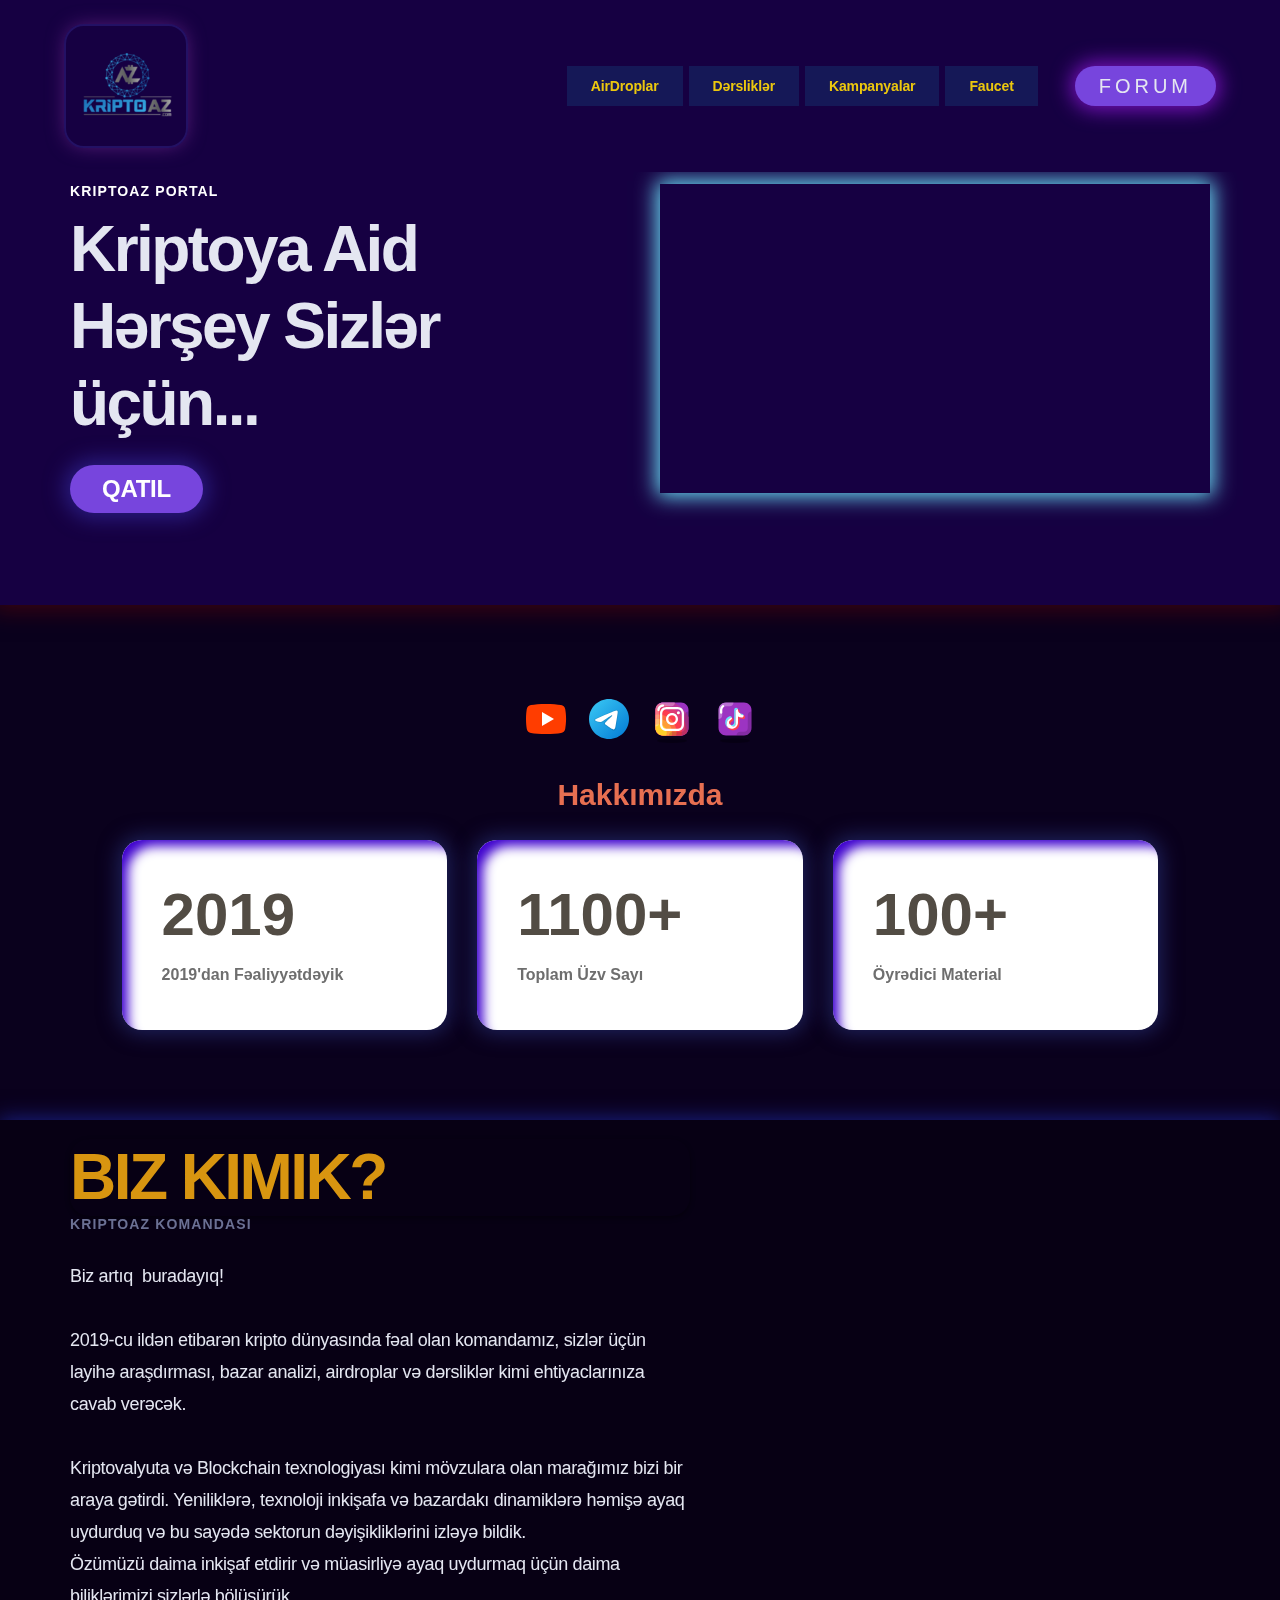
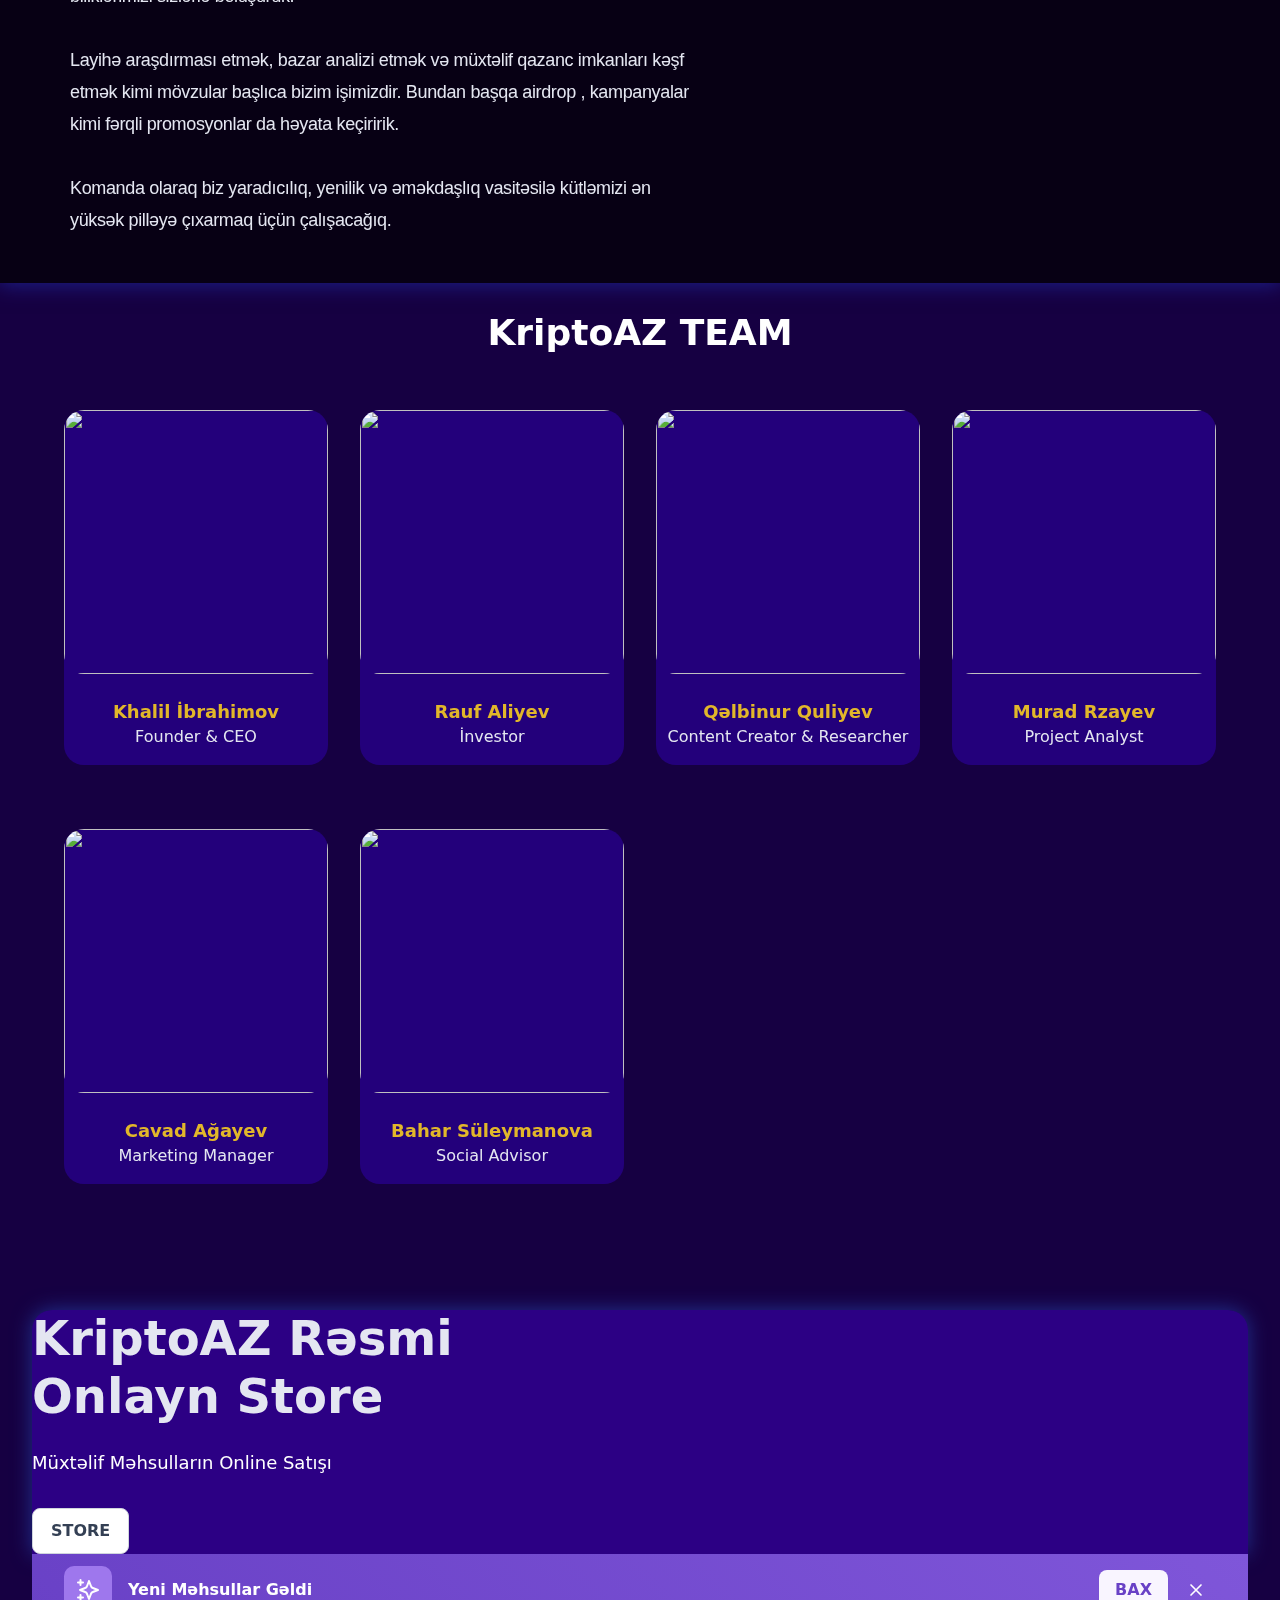
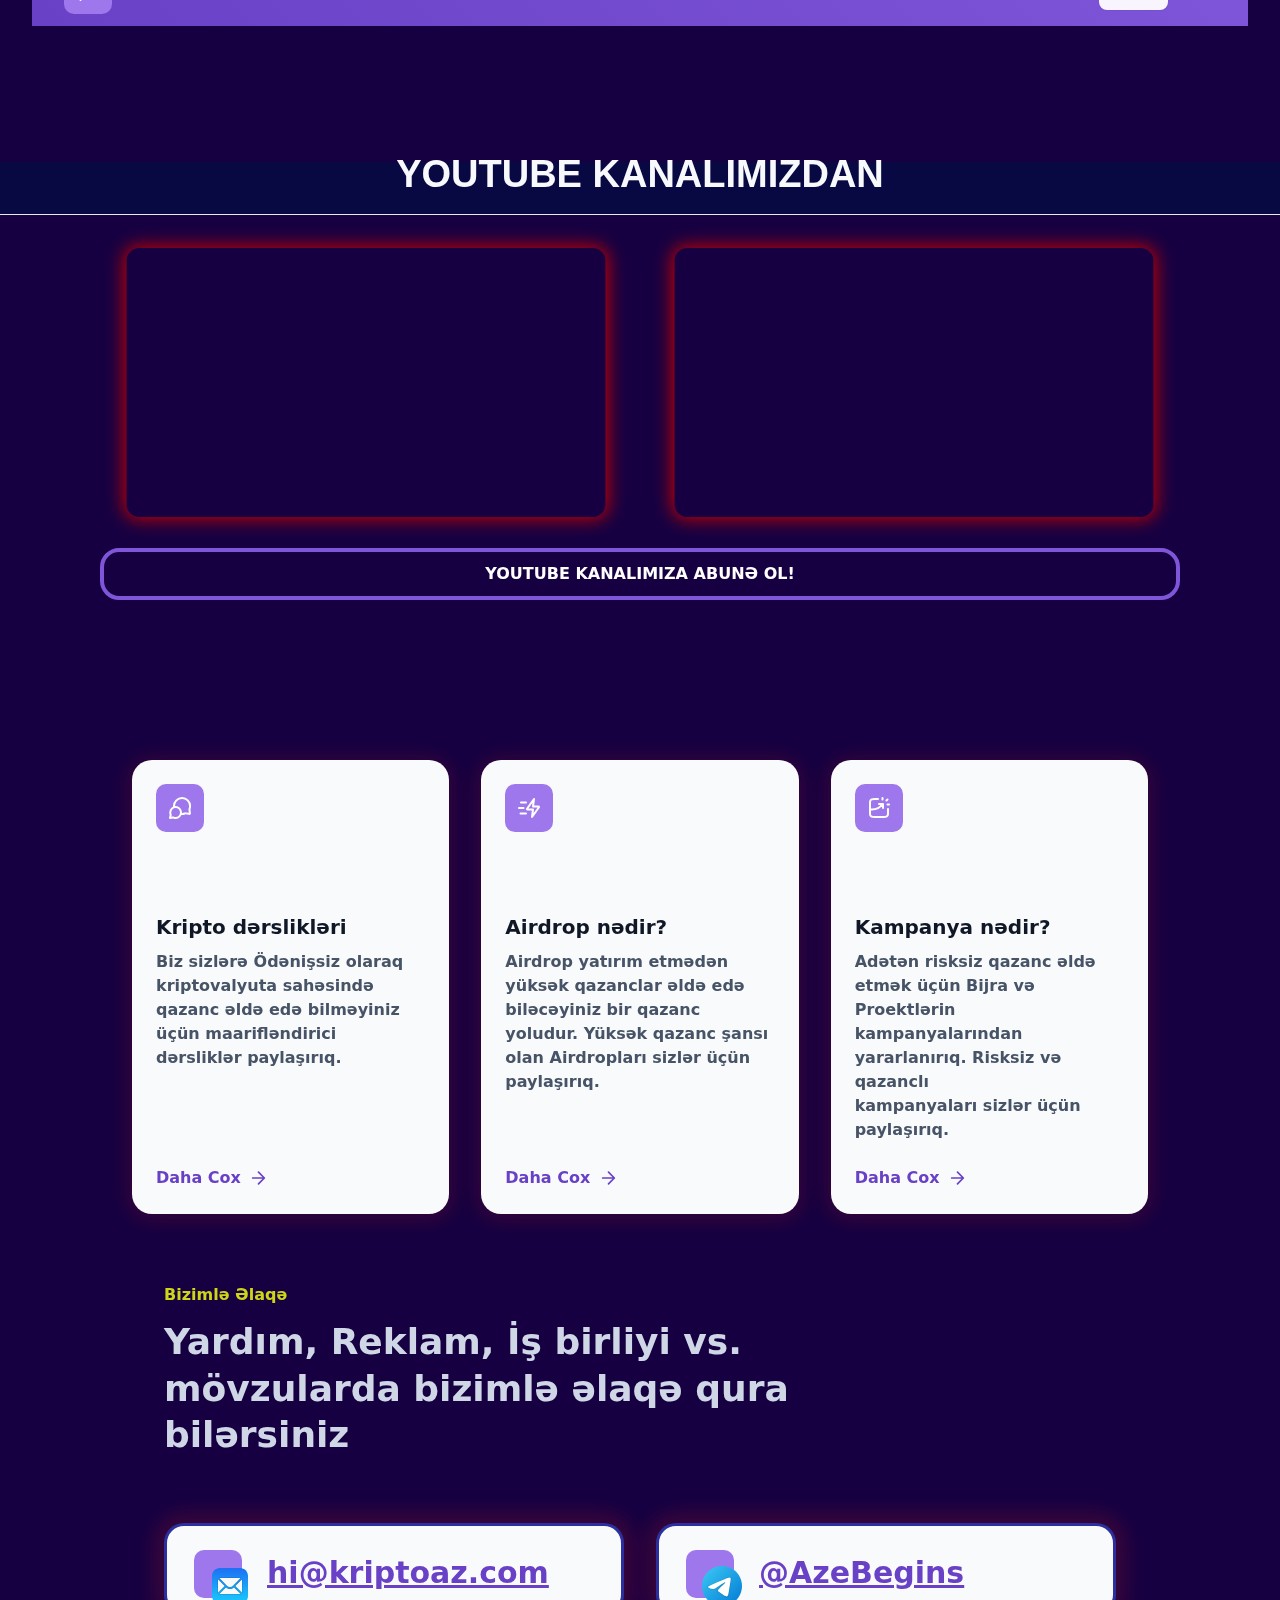
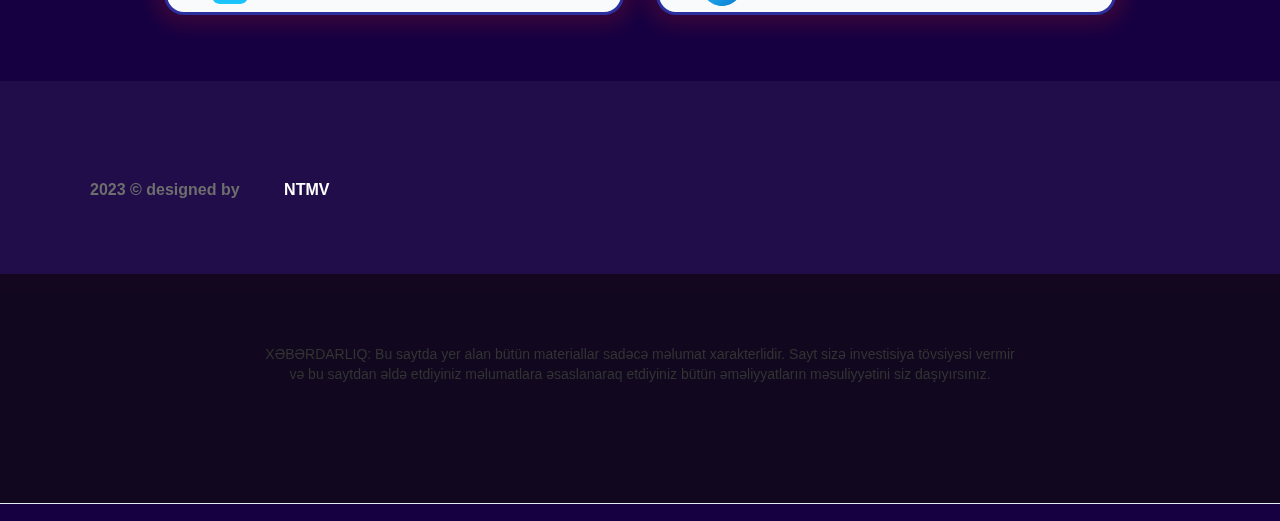
==== index.html @ b23f2c89 "Add files via upload" ====
<!DOCTYPE html>
<html>
  <head>
    <meta charset="utf-8" />
    <title>KriptoAZ</title>
    <meta content="width=device-width, initial-scale=1" name="viewport" />
    <link href="./css/main.css" rel="stylesheet" type="text/css" />
    <link href="https://fonts.googleapis.com" rel="preconnect" />
    <link href="https://fonts.gstatic.com" rel="preconnect" crossorigin="anonymous" />
    <script src="https://ajax.googleapis.com/ajax/libs/webfont/1.6.26/webfont.js" type="text/javascript"></script>
    <script type="text/javascript">
      WebFont.load({
        google: {
          families: ["Changa One:400,400italic", "Oswald:200,300,400,500,600,700"]
        }
      });
    </script>
    <!--[if lt IE 9]>
		<script src="https://cdnjs.cloudflare.com/ajax/libs/html5shiv/3.7.3/html5shiv.min.js" type="text/javascript"></script>
		<![endif]-->
    <script type="text/javascript">
      ! function(o, c) {
        var n = c.documentElement,
          t = " w-mod-";
        n.className += t + "js", ("ontouchstart" in o || o.DocumentTouch && c instanceof DocumentTouch) && (n.className += t + "touch")
      }(window, document);
    </script>
    <link href="./favicon.ico" rel="shortcut icon" type="image/x-icon" />
    <link href="./img/logo.png" rel="apple-touch-icon" />
  </head>
  <body class="body">
    <section class="uui-section_layout07">
      <div class="uui-page-padding">
        <div class="uui-container-large"></div>
      </div>
    </section>
    <div data-collapse="medium" data-animation="default" data-duration="400" data-easing="ease" data-easing2="ease" role="banner" class="f-navigation-2 w-nav">
      <div class="f-navigation-container-2">
        <div class="f-navigation-link-wrapper-2">
          <a href="index.html" class="f-navigation-logo-link-2 w-inline-block">
            <img width="50" data-w-id="4ac59380-0308-0d7e-981d-29822f325532" src="./img/logo.png" loading="lazy" alt="" class="f-logo" />
          </a>
        </div>
        <div class="f-navigation-content-2">
          <nav role="navigation" class="f-navigation-menu-2 w-nav-menu">
            <a href="airdrop.html" class="f-navigation-link-2 w-nav-link">AirDroplar</a>
            <a href="derslik.html" class="f-navigation-link-2 w-nav-link">Dərsliklər</a>
            <a href="kampanya.html" class="f-navigation-link-2 w-nav-link">Kampanyalar</a>
            <a href="https://faucet.kriptoaz.com" class="f-navigation-link-2 w-nav-link">Faucet</a>
          </nav>
          <div data-w-id="4ac59380-0308-0d7e-981d-29822f325544" class="f-navigation-menu-button-2 w-nav-button">
            <div class="w-icon-nav-menu"></div>
          </div>
          <a href="https://forum.kriptoaz.com" class="f-navigation-button-2 w-inline-block">
            <div class="text-block">FORUM</div>
          </a>
        </div>
      </div>
    </div>
    <div class="f-section-large-2">
      <div class="f-container-regular-2">
        <div class="w-layout-grid f-header-grid-2">
          <div id="w-node-ffc14b89-db2b-700b-10ff-ba0f9be44398-00e0b2d4" class="div-block-3">
            <div class="f-margin-bottom-43">
              <div class="f-heading-detail-small-2">kriptoaz portal</div>
            </div>
            <div class="f-margin-bottom-42">
              <h1 class="f-h1-heading-2">Kriptoya Aid Hərşey Sizlər üçün...</h1>
            </div>
            <div class="f-header-button-wrapper-2">
              <a href="https://forum.kriptoaz.com/" class="f-button-neutral-2 w-inline-block">
                <div class="text-block-2">QATIL</div>
              </a>
            </div>
          </div>
          <div id="w-node-_4d9bd063-39b0-24d8-35d1-11a3e79cd7b3-00e0b2d4" style="padding-top:56.17021276595745%" class="w-embed-youtubevideo youtube-2">
            <iframe src="https://www.youtube.com/embed/48HwpwkPZ74?rel=0&amp;controls=1&amp;autoplay=0&amp;mute=0&amp;start=0" frameBorder="0" style="position:absolute;left:0;top:0;width:100%;height:100%;pointer-events:auto" allow="autoplay; encrypted-media" allowfullscreen="" title="Fine Dining with Mr Bean | Classic Bean"></iframe>
          </div>
        </div>
      </div>
    </div>
        <div class="kutup-section wf-section">
      <div class="kutup-footer-flex-2">
        <div>
          <div class="kutup-social-wrapper-flex-3">
            <a href="https://youtube.com/KriptoAzerbaycan" class="kutup-social-link-3 w-inline-block">
              <svg xmlns="http://www.w3.org/2000/svg" x="0px" y="0px"
width="48" height="48"
viewBox="0 0 48 48">
<path fill="#FF3D00" d="M43.2,33.9c-0.4,2.1-2.1,3.7-4.2,4c-3.3,0.5-8.8,1.1-15,1.1c-6.1,0-11.6-0.6-15-1.1c-2.1-0.3-3.8-1.9-4.2-4C4.4,31.6,4,28.2,4,24c0-4.2,0.4-7.6,0.8-9.9c0.4-2.1,2.1-3.7,4.2-4C12.3,9.6,17.8,9,24,9c6.2,0,11.6,0.6,15,1.1c2.1,0.3,3.8,1.9,4.2,4c0.4,2.3,0.9,5.7,0.9,9.9C44,28.2,43.6,31.6,43.2,33.9z"></path><path fill="#FFF" d="M20 31L20 17 32 24z"></path>
</svg>
            </a>
            <a href="https://t.me/KriptoAzerbaijan" class="kutup-social-link-3 w-inline-block">
              <svg xmlns="http://www.w3.org/2000/svg" x="0px" y="0px"
width="48" height="48"
viewBox="0 0 48 48">
<linearGradient id="BiF7D16UlC0RZ_VqXJHnXa_oWiuH0jFiU0R_gr1" x1="9.858" x2="38.142" y1="9.858" y2="38.142" gradientUnits="userSpaceOnUse"><stop offset="0" stop-color="#33bef0"></stop><stop offset="1" stop-color="#0a85d9"></stop></linearGradient><path fill="url(#BiF7D16UlC0RZ_VqXJHnXa_oWiuH0jFiU0R_gr1)" d="M44,24c0,11.045-8.955,20-20,20S4,35.045,4,24S12.955,4,24,4S44,12.955,44,24z"></path><path d="M10.119,23.466c8.155-3.695,17.733-7.704,19.208-8.284c3.252-1.279,4.67,0.028,4.448,2.113	c-0.273,2.555-1.567,9.99-2.363,15.317c-0.466,3.117-2.154,4.072-4.059,2.863c-1.445-0.917-6.413-4.17-7.72-5.282	c-0.891-0.758-1.512-1.608-0.88-2.474c0.185-0.253,0.658-0.763,0.921-1.017c1.319-1.278,1.141-1.553-0.454-0.412	c-0.19,0.136-1.292,0.935-1.745,1.237c-1.11,0.74-2.131,0.78-3.862,0.192c-1.416-0.481-2.776-0.852-3.634-1.223	C8.794,25.983,8.34,24.272,10.119,23.466z" opacity=".05"></path><path d="M10.836,23.591c7.572-3.385,16.884-7.264,18.246-7.813c3.264-1.318,4.465-0.536,4.114,2.011	c-0.326,2.358-1.483,9.654-2.294,14.545c-0.478,2.879-1.874,3.513-3.692,2.337c-1.139-0.734-5.723-3.754-6.835-4.633	c-0.86-0.679-1.751-1.463-0.71-2.598c0.348-0.379,2.27-2.234,3.707-3.614c0.833-0.801,0.536-1.196-0.469-0.508	c-1.843,1.263-4.858,3.262-5.396,3.625c-1.025,0.69-1.988,0.856-3.664,0.329c-1.321-0.416-2.597-0.819-3.262-1.078	C9.095,25.618,9.075,24.378,10.836,23.591z" opacity=".07"></path><path fill="#fff" d="M11.553,23.717c6.99-3.075,16.035-6.824,17.284-7.343c3.275-1.358,4.28-1.098,3.779,1.91	c-0.36,2.162-1.398,9.319-2.226,13.774c-0.491,2.642-1.593,2.955-3.325,1.812c-0.833-0.55-5.038-3.331-5.951-3.984	c-0.833-0.595-1.982-1.311-0.541-2.721c0.513-0.502,3.874-3.712,6.493-6.21c0.343-0.328-0.088-0.867-0.484-0.604	c-3.53,2.341-8.424,5.59-9.047,6.013c-0.941,0.639-1.845,0.932-3.467,0.466c-1.226-0.352-2.423-0.772-2.889-0.932	C9.384,25.282,9.81,24.484,11.553,23.717z"></path>
</svg>
            </a>
            <a href="https://instagram.com/Kriptoaz_com" class="kutup-social-link-3 w-inline-block">
              <svg xmlns="http://www.w3.org/2000/svg" x="0px" y="0px"
width="48" height="48"
viewBox="0 0 64 64">
<path fill="#9c34c2" d="M54,20v24c0,2.25-0.74,4.32-2,5.99V50c-1.69,2.24-4.29,3.75-7.25,3.97C44.51,53.99,44.25,54,44,54H20	c-5.52,0-10-4.48-10-10V20c0-0.25,0.01-0.51,0.03-0.75c0.22-2.96,1.73-5.56,3.97-7.25h0.01c1.67-1.26,3.74-2,5.99-2h24	C49.52,10,54,14.48,54,20z"></path><path fill="#bc379c" d="M54,29.36V44c0,2.25-0.74,4.32-2,5.99V50c-1.69,2.24-4.29,3.75-7.25,3.97 C44.51,53.99,44.25,54,44,54H20c-5.52,0-10-4.48-10-10V20c0-0.25,0.01-0.51,0.03-0.75c0.22-2.96,1.73-5.56,3.97-7.25h0.01 c1.67-1.26,3.74-2,5.99-2h14.64C42.93,14.29,49.71,21.07,54,29.36z"></path><path fill="#dd3975" d="M52,49.99V50c-1.69,2.24-4.29,3.75-7.25,3.97C44.51,53.99,44.25,54,44,54H20c-5.52,0-10-4.48-10-10 V20c0-0.25,0.01-0.51,0.03-0.75c0.22-2.96,1.73-5.56,3.97-7.25h0.01C34.99,12.01,51.99,29.01,52,49.99z"></path><path fill="#fd3c4f" d="M45,50c0,1.34-0.09,2.67-0.25,3.97C44.51,53.99,44.25,54,44,54H20c-5.52,0-10-4.48-10-10V20 c0-0.25,0.01-0.51,0.03-0.75C11.33,19.09,12.66,19,14,19C31.12,19,45,32.88,45,50z"></path><path fill="#fe6d42" d="M38,50c0,1.36-0.11,2.7-0.34,4H20c-5.52,0-10-4.48-10-10V26.34c1.3-0.23,2.64-0.34,4-0.34 C27.25,26,38,36.75,38,50z"></path><path fill="#fe9d36" d="M32,50c0,1.37-0.15,2.71-0.46,4H20c-5.52,0-10-4.48-10-10V32.46c1.29-0.31,2.63-0.46,4-0.46 C23.94,32,32,40.06,32,50z"></path><path fill="#ffce29" d="M25,50c0,1.41-0.27,2.76-0.75,4H20c-5.52,0-10-4.48-10-10v-4.25c1.24-0.48,2.59-0.75,4-0.75 C20.08,39,25,43.92,25,50z"></path><ellipse cx="32" cy="61" opacity=".3" rx="20" ry="3"></ellipse><g><path fill="#fff" d="M31,15c2.761,0,5-2.238,5-5H20c-5.523,0-10,4.477-10,10v22c2.761,0,5-2.238,5-5V20 c0-2.757,2.243-5,5-5H31z" opacity=".3"></path><path d="M54,44V22c-2.761,0-5,2.238-5,5v17c0,2.757-2.243,5-5,5H33c-2.761,0-5,2.238-5,5h16 C49.523,54,54,49.523,54,44z" opacity=".15"></path></g><path fill="#fff" d="M14,21.5c-0.829,0-1.5-0.671-1.5-1.5c0-4.136,3.364-7.5,7.5-7.5c0.829,0,1.5,0.671,1.5,1.5	s-0.671,1.5-1.5,1.5c-2.481,0-4.5,2.019-4.5,4.5C15.5,20.829,14.829,21.5,14,21.5z"></path><path fill="#fff" d="M39.5,48h-15c-4.687,0-8.5-3.813-8.5-8.5v-15c0-4.687,3.813-8.5,8.5-8.5h15	c4.687,0,8.5,3.813,8.5,8.5v15C48,44.187,44.187,48,39.5,48z M24.5,19c-3.033,0-5.5,2.467-5.5,5.5v15c0,3.033,2.467,5.5,5.5,5.5h15	c3.033,0,5.5-2.467,5.5-5.5v-15c0-3.033-2.467-5.5-5.5-5.5H24.5z"></path><path fill="#fff" d="M32,40c-4.411,0-8-3.589-8-8s3.589-8,8-8s8,3.589,8,8S36.411,40,32,40z M32,27c-2.757,0-5,2.243-5,5	s2.243,5,5,5s5-2.243,5-5S34.757,27,32,27z"></path><circle cx="40.5" cy="23.5" r="2" fill="#fff"></circle>
</svg>
            </a>
            <a href="https://www.tiktok.com/@kriptoaz.com" class="kutup-social-link-3 w-inline-block">
              <svg xmlns="http://www.w3.org/2000/svg" x="0px" y="0px"
width="48" height="48"
viewBox="0 0 64 64">
<path fill="#9c34c2" d="M54,20c0-5.523-4.477-10-10-10H32H20c-5.523,0-10,4.477-10,10v24.008c0,5.523,4.477,10,10,10h12h12 c5.523,0,10-4.477,10-10V20z"></path><ellipse cx="32" cy="61" opacity=".3" rx="20" ry="3"></ellipse><path fill="#fff" d="M14.01,12H14c-2.24,1.69-3.75,4.29-3.97,7.25C10.01,19.49,10,19.75,10,20v12 c2.761,0,5-2.239,5-5v-7c0-0.108,0.003-0.221,0.017-0.38c0.102-1.375,0.778-2.65,1.862-3.525c0.048-0.033,0.095-0.068,0.142-0.103 C17.881,15.343,18.911,15,20,15h5c2.761,0,5-2.239,5-5H20C17.75,10,15.68,10.74,14.01,12z" opacity=".3"></path><path d="M54,44V22c-2.761,0-5,2.238-5,5v17c0,2.757-2.243,5-5,5h-5c-2.761,0-5,2.238-5,5h10 C49.523,54,54,49.523,54,44z" opacity=".15"></path><path fill="none" stroke="#fff" stroke-linecap="round" stroke-linejoin="round" stroke-miterlimit="10" stroke-width="3" d="M13.5,23.5V20c0-0.153,0.005-0.312,0.018-0.459c0.135-1.809,1.003-3.46,2.396-4.594l0.204-0.152"></path><path fill="#68e5fd" d="M41,25c-2.757,0-5-2.243-5-5v-0.5c0-1.381-1.119-2.5-2.5-2.5S31,18.119,31,19.5v17	c0,1.93-1.57,3.5-3.5,3.5S24,38.43,24,36.5c0-1.476,0.933-2.801,2.321-3.297c1.3-0.465,1.978-1.896,1.512-3.196	c-0.465-1.301-1.895-1.979-3.195-1.512C21.266,29.701,19,32.918,19,36.5c0,4.687,3.813,8.5,8.5,8.5s8.5-3.813,8.5-8.5v-7.853	C37.473,29.502,39.178,30,41,30c1.381,0,2.5-1.119,2.5-2.5S42.381,25,41,25z"></path><path fill="#fd3c4f" d="M43,27c-2.757,0-5-2.243-5-5v-0.5c0-1.381-1.119-2.5-2.5-2.5S33,20.119,33,21.5v17	c0,1.93-1.57,3.5-3.5,3.5S26,40.43,26,38.5c0-1.476,0.933-2.801,2.321-3.297c1.3-0.465,1.978-1.896,1.512-3.196	c-0.465-1.301-1.895-1.979-3.195-1.512C23.266,31.701,21,34.918,21,38.5c0,4.687,3.813,8.5,8.5,8.5s8.5-3.813,8.5-8.5v-7.853	C39.473,31.502,41.178,32,43,32c1.381,0,2.5-1.119,2.5-2.5S44.381,27,43,27z"></path><path fill="#fff" d="M38.627,24.373C37.071,23.525,36,21.894,36,20v-0.5c0-0.156-0.019-0.307-0.046-0.454	C35.807,19.019,35.656,19,35.5,19c-1.381,0-2.5,1.119-2.5,2.5v17c0,1.93-1.57,3.5-3.5,3.5c-1.486,0-2.75-0.934-3.257-2.243	C24.934,39.25,24,37.986,24,36.5c0-1.476,0.933-2.801,2.321-3.297c1.17-0.418,1.828-1.62,1.609-2.803	c-0.419-0.078-0.862-0.059-1.293,0.095C23.266,31.701,21,34.918,21,38.5c0,1.834,0.59,3.529,1.581,4.919	C23.971,44.41,25.666,45,27.5,45c4.687,0,8.5-3.813,8.5-8.5v-7.853C37.473,29.502,39.178,30,41,30c1.381,0,2.5-1.119,2.5-2.5	c0-0.156-0.019-0.307-0.046-0.454C43.307,27.019,43.156,27,43,27C41.106,27,39.475,25.929,38.627,24.373z"></path>
</svg>
            </a>
          </div>
        </div>
      </div>
      <div class="kutup-large-container">
        <div class="kutup-max-w-width-640px">
          <div class="kutup-small-top-text">Hakkımızda</div>
          <div class="kutup-divider-20px"></div>
        </div>
        <div class="kutup-statistics-grid">
          <div id="w-node-d9c39ae3-a561-58f1-6196-ee2c2f2ae6c4-00e0b2d4" class="kutup-statistics-block">
            <div class="kutup-statistic-number">2019 <br />
            </div>
            <p class="kutup-paragraph">2019&#x27;dan Fəaliyyətdəyik</p>
          </div>
          <div id="w-node-d9c39ae3-a561-58f1-6196-ee2c2f2ae6ca-00e0b2d4" class="kutup-statistics-block">
            <div class="kutup-statistic-number">1100+ <br />
            </div>
            <p class="kutup-paragraph">Toplam Üzv Sayı</p>
          </div>
          <div class="kutup-statistics-block">
            <div class="kutup-statistic-number">100+ <br />
            </div>
            <p class="kutup-paragraph">Öyrədici Material</p>
          </div>
        </div>
      </div>
    </div>
    <div class="f-section-large-3">
      <div>
        <div class="f-container-regular-2">
          <div id="w-node-b70390ec-d318-0291-622e-2bdc52f8d9dc-00e0b2d4" class="f-header-wrapper-left">
            <div class="f-margin-bottom-43">
              <div class="f-heading-detail-small-3">Kriptoaz komandasi</div>
            </div>
            <div class="f-margin-bottom-42">
              <h1 class="f-h1-heading-3">BIZ KIMIK?</h1>
            </div>
            <img src="https://uploads-ssl.webflow.com/6420a3aa7a77c6dd7eb2be6a/64221b6e98e23f3a79514331_btc(2).svg" loading="lazy" width="437" alt="" class="image-5" />
            <p class="f-paragraph-large-3">Biz artıq  buradayıq! <br />
              <br />2019-cu ildən etibarən kripto dünyasında fəal olan komandamız, sizlər üçün layihə araşdırması, bazar analizi, airdroplar və dərsliklər kimi ehtiyaclarınıza cavab verəcək. <br />
              <br />Kriptovalyuta və Blockchain texnologiyası kimi mövzulara olan marağımız bizi bir araya gətirdi. Yeniliklərə, texnoloji inkişafa və bazardakı dinamiklərə həmişə ayaq uydurduq və bu sayədə sektorun dəyişikliklərini izləyə bildik. <br />Özümüzü daima inkişaf etdirir və müasirliyə ayaq uydurmaq üçün daima biliklərimizi sizlərlə bölüşürük. <br />‍ <br />Layihə araşdırması etmək, bazar analizi etmək və müxtəlif qazanc imkanları kəşf etmək kimi mövzular başlıca bizim işimizdir. Bundan başqa airdrop , kampanyalar kimi fərqli promosyonlar da həyata keçiririk. <br />
              <br />Komanda olaraq biz yaradıcılıq, yenilik və əməkdaşlıq vasitəsilə kütləmizi ən yüksək pilləyə çıxarmaq üçün çalışacağıq.
            </p>
          </div>
        </div>
      </div>
    </div>
    <section class="uui-section_team02">
      <div class="uui-page-padding-2">
        <div class="uui-container-large-2">
          <div class="uui-padding-vertical-xhuge-2">
            <div class="uui-text-align-center">
              <div class="uui-max-width-large align-center">
                <h2 class="uui-heading-medium-2">KriptoAZ TEAM</h2>
              </div>
            </div>
            <div class="uui-team02_component">
              <div class="uui-team02_list-wrapper">
                <section class="uui-section_team02-2">
                  <div class="uui-page-padding-4">
                    <div class="uui-container-large-4">
                      <div class="uui-padding-vertical-xhuge-4">
                        <div class="uui-space-medium-2"></div>
                        <div class="uui-team02_component-2">
                          <div class="uui-team02_list-wrapper-2">
                            <div class="w-layout-grid uui-team02_list-2">
                              <div class="uui-team02_item-2">
                                <div class="uui-team02_image-wrapper-2">
                                  <img srcset="https://uploads-ssl.webflow.com/6420a3aa7a77c6dd7eb2be6a/6426e26597199e6f8a0fbf9b_photo_2023-03-31_17-38-14-p-500.jpg 500w, https://uploads-ssl.webflow.com/6420a3aa7a77c6dd7eb2be6a/6426e26597199e6f8a0fbf9b_photo_2023-03-31_17-38-14.jpg 591w" loading="lazy" sizes="(max-width: 479px) 100vw, (max-width: 767px) 89vw, (max-width: 991px) 40vw, (max-width: 1919px) 21vw, 280px" src="https://uploads-ssl.webflow.com/6420a3aa7a77c6dd7eb2be6a/6426e26597199e6f8a0fbf9b_photo_2023-03-31_17-38-14.jpg" alt="" class="uui-team02_image-2" />
                                </div>
                                <div class="uui-heading-tiny-2">Khalil İbrahimov</div>
                                <div class="uui-text-size-medium-3 text-color-primary700">Founder &amp; CEO</div>
                                <div class="uui-space-xsmall-4"></div>
                              </div>
                              <div class="uui-team02_item-2">
                                <div class="uui-team02_image-wrapper-2">
                                  <img src="https://uploads-ssl.webflow.com/6420a3aa7a77c6dd7eb2be6a/6425c412f4e18b544304bc4e_photo_2023-03-30_21-16-28.jpg" loading="lazy" alt="" class="uui-team02_image-2" />
                                </div>
                                <div class="uui-heading-tiny-2">Rauf Aliyev</div>
                                <div class="uui-text-size-medium-3 text-color-primary700">İnvestor</div>
                                <div class="uui-space-xsmall-4"></div>
                              </div>
                              <div class="uui-team02_item-2">
                                <div class="uui-team02_image-wrapper-2">
                                  <img srcset="https://uploads-ssl.webflow.com/6420a3aa7a77c6dd7eb2be6a/6426fe820bade34d7bea0c9f_photo_2023-03-31_19-37-44-p-500.jpg 500w, https://uploads-ssl.webflow.com/6420a3aa7a77c6dd7eb2be6a/6426fe820bade34d7bea0c9f_photo_2023-03-31_19-37-44.jpg 600w" loading="lazy" sizes="(max-width: 479px) 100vw, (max-width: 767px) 89vw, (max-width: 991px) 40vw, (max-width: 1919px) 21vw, 280px" src="https://uploads-ssl.webflow.com/6420a3aa7a77c6dd7eb2be6a/6426fe820bade34d7bea0c9f_photo_2023-03-31_19-37-44.jpg" alt="" class="uui-team02_image-2" />
                                </div>
                                <div class="uui-heading-tiny-2">Qəlbinur Quliyev</div>
                                <div class="uui-text-size-medium-3 text-color-primary700">Content Creator &amp; Researcher</div>
                                <div class="uui-space-xsmall-4"></div>
                              </div>
                              <div class="uui-team02_item-2">
                                <div class="uui-team02_image-wrapper-2">
                                  <img src="https://uploads-ssl.webflow.com/6420a3aa7a77c6dd7eb2be6a/6425be9f08a3c628869015e7_photo_2023-03-29_12-50-56.jpg" loading="lazy" alt="" class="uui-team02_image-2" />
                                </div>
                                <div class="uui-heading-tiny-2">Murad Rzayev</div>
                                <div class="uui-text-size-medium-3 text-color-primary700">Project Analyst</div>
                                <div class="uui-space-xsmall-4"></div>
                              </div>
                              <div class="uui-team02_item-2">
                                <div class="uui-team02_image-wrapper-2">
                                  <img src="https://uploads-ssl.webflow.com/6420a3aa7a77c6dd7eb2be6a/6425be9f08a3c628869015e7_photo_2023-03-29_12-50-56.jpg" loading="lazy" alt="" class="uui-team02_image-2" />
                                </div>
                                <div class="uui-heading-tiny-2">Cavad Ağayev</div>
                                <div class="uui-text-size-medium-3 text-color-primary700">Marketing Manager</div>
                                <div class="uui-space-xsmall-4"></div>
                              </div>
                              <div class="uui-team02_item-2">
                                <div class="uui-team02_image-wrapper-2">
                                  <img srcset="https://uploads-ssl.webflow.com/6420a3aa7a77c6dd7eb2be6a/6425bf2141e5710521f19b68_photo_2023-03-30_20-55-45-p-500.jpg 500w, https://uploads-ssl.webflow.com/6420a3aa7a77c6dd7eb2be6a/6425bf2141e5710521f19b68_photo_2023-03-30_20-55-45-p-800.jpg 800w, https://uploads-ssl.webflow.com/6420a3aa7a77c6dd7eb2be6a/6425bf2141e5710521f19b68_photo_2023-03-30_20-55-45-p-1080.jpg 1080w, https://uploads-ssl.webflow.com/6420a3aa7a77c6dd7eb2be6a/6425bf2141e5710521f19b68_photo_2023-03-30_20-55-45.jpg 1278w" loading="lazy" sizes="(max-width: 479px) 100vw, (max-width: 767px) 89vw, (max-width: 991px) 40vw, (max-width: 1919px) 21vw, 280px" src="https://uploads-ssl.webflow.com/6420a3aa7a77c6dd7eb2be6a/6425bf2141e5710521f19b68_photo_2023-03-30_20-55-45.jpg" alt="" class="uui-team02_image-2" />
                                </div>
                                <div class="uui-heading-tiny-2">Bahar Süleymanova</div>
                                <div class="uui-text-size-medium-3 text-color-primary700">Social Advisor</div>
                                <div class="uui-space-xsmall-4"></div>
                              </div>
                            </div>
                          </div>
                        </div>
                      </div>
                    </div>
                  </div>
                </section>
              </div>
            </div>
          </div>
        </div>
      </div>
    </section>
    <div class="uui-page-padding-4">
      <div class="uui-container-large-4">
        <div class="uui-padding-vertical-xhuge-6">
          <div class="w-layout-grid uui-cta01_component">
            <div class="uui-cta01_content">
              <h2 class="uui-heading-large">KriptoAZ Rəsmi Onlayn Store</h2>
              <div class="uui-space-small"></div>
              <div class="uui-text-size-large-4">Müxtəlif Məhsulların Online Satışı</div>
              <div class="uui-space-medium-2"></div>
              <div class="uui-button-row-4 is-reverse-mobile-landscape">
                <div class="uui-button-wrapper-4 max-width-full-mobile-landscape">
                  <a href="https://kriptoaz.store" target="_blank" class="uui-button-secondary-gray-4 w-inline-block">
                    <div>STORE</div>
                  </a>
                </div>
              </div>
            </div>
            <img src="https://uploads-ssl.webflow.com/6420a3aa7a77c6dd7eb2be6a/6422194a1729faf712c7acb7_app-pict-01.jpg" loading="lazy" width="456" id="w-node-af23034f-a957-121a-76fe-5a5418702566-00e0b2d4" alt="" class="image-4" />
          </div>
          <section class="uui-banner16_component">
            <div class="uui-page-padding-5">
              <div class="uui-container-large-4">
                <div class="uui-banner16_content-wrapper">
                  <div class="uui-banner16_content">
                    <div class="uui-banner16_icon-wrapper">
                      <div class="icon-featured-square-large">
                        <div class="uui-icon-1x1-xsmall w-embed">
                          <svg width="24" height="24" viewBox="0 0 24 24" fill="none" xmlns="http://www.w3.org/2000/svg">
                            <path d="M4.5 22V17M4.5 7V2M2 4.5H7M2 19.5H7M13 3L11.2658 7.50886C10.9838 8.24209 10.8428 8.60871 10.6235 8.91709C10.4292 9.1904 10.1904 9.42919 9.91709 9.62353C9.60871 9.8428 9.24209 9.98381 8.50886 10.2658L4 12L8.50886 13.7342C9.24209 14.0162 9.60871 14.1572 9.91709 14.3765C10.1904 14.5708 10.4292 14.8096 10.6235 15.0829C10.8428 15.3913 10.9838 15.7579 11.2658 16.4911L13 21L14.7342 16.4911C15.0162 15.7579 15.1572 15.3913 15.3765 15.0829C15.5708 14.8096 15.8096 14.5708 16.0829 14.3765C16.3913 14.1572 16.7579 14.0162 17.4911 13.7342L22 12L17.4911 10.2658C16.7579 9.98381 16.3913 9.8428 16.0829 9.62353C15.8096 9.42919 15.5708 9.1904 15.3765 8.91709C15.1572 8.60871 15.0162 8.24209 14.7342 7.50886L13 3Z" stroke="currentColor" stroke-width="2" stroke-linecap="round" stroke-linejoin="round" />
                          </svg>
                        </div>
                      </div>
                    </div>
                    <div class="uui-banner16_text-wrapper">
                      <div class="uui-banner16_text">Yeni Məhsullar Gəldi</div>
                    </div>
                  </div>
                  <div class="uui-banner16_button-wrapper">
                    <a href="https://kriptoaz.store" target="_blank" class="uui-button-secondary is-button-small w-inline-block">
                      <div>BAX</div>
                    </a>
                  </div>
                  <a data-w-id="45eea3ee-e82c-6304-8bce-c1f7e8fe92e6" href="#" class="uui-banner16_close-button w-inline-block">
                    <div class="uui-icon-1x1-xxsmall w-embed">
                      <svg width="20" height="20" viewBox="0 0 20 20" fill="none" xmlns="http://www.w3.org/2000/svg">
                        <path d="M15 5L5 15M5 5L15 15" stroke="currentColor" stroke-width="1.66667" stroke-linecap="round" stroke-linejoin="round" />
                      </svg>
                    </div>
                  </a>
                </div>
              </div>
            </div>
          </section>
        </div>
      </div>
    </div>
    <section class="hero-without-image wf-section">
      <div class="container-2">
        <div class="hero-wrapper-two">
          <h1 class="heading">YOUTUBE KANALIMIZDAN</h1>
        </div>
      </div>
    </section>
    <div class="w-layout-grid grid">
      <div id="w-node-_63fceba9-b6a4-e265-3ed4-12d837f610a6-00e0b2d4" style="padding-top:56.17021276595745%" class="w-embed-youtubevideo youtube-4">
        <iframe src="https://www.youtube-nocookie.com/embed/48HwpwkPZ74?rel=0&amp;controls=1&amp;autoplay=0&amp;mute=0&amp;start=0" frameBorder="0" style="position:absolute;left:0;top:0;width:100%;height:100%;pointer-events:auto" allow="autoplay; encrypted-media" allowfullscreen="" title="Fine Dining with Mr Bean | Classic Bean"></iframe>
      </div>
      <div id="w-node-_038c0f5e-cc7f-28ae-072a-7efcb68b3d16-00e0b2d4" style="padding-top:56.17021276595745%" class="w-embed-youtubevideo youtube-4">
        <iframe src="https://www.youtube-nocookie.com/embed/48HwpwkPZ74?rel=0&amp;controls=1&amp;autoplay=0&amp;mute=0&amp;start=0" frameBorder="0" style="position:absolute;left:0;top:0;width:100%;height:100%;pointer-events:auto" allow="autoplay; encrypted-media" allowfullscreen="" title="Fine Dining with Mr Bean | Classic Bean"></iframe>
      </div>
      <div id="w-node-ee586863-0a41-e24c-e3ae-6a2643d8f8e3-00e0b2d4" class="uui-layout92_component">
        <div class="uui-text-align-center-2">
          <div class="uui-max-width-large-3"></div>
        </div>
        <div class="uui-button-row-4 button-row-center is-reverse-mobile-landscape">
          <div class="uui-button-wrapper-4 max-width-full-mobile-landscape">
            <a href="https://youtube.com/KriptoAzerbaycan" class="uui-button-4 w-inline-block">
              <div class="text-block-3">YOUTUBE KANALIMIZA ABUNƏ OL!</div>
            </a>
            <section class="uui-section_layout72">
              <div class="uui-page-padding-4">
                <div class="uui-container-large-4">
                  <div class="uui-padding-vertical-xhuge-5">
                    <div class="w-layout-grid uui-layout72_component">
                      <div class="uui-layout72_item">
                        <div class="uui-layout72_item-content">
                          <div class="icon-featured-square-large">
                            <div class="uui-icon-1x1-xsmall w-embed">
                              <svg width="24" height="24" viewBox="0 0 24 24" fill="none" xmlns="http://www.w3.org/2000/svg">
                                <path d="M6.09436 11.2288C6.03221 10.8282 5.99996 10.4179 5.99996 10C5.99996 5.58172 9.60525 2 14.0526 2C18.4999 2 22.1052 5.58172 22.1052 10C22.1052 10.9981 21.9213 11.9535 21.5852 12.8345C21.5154 13.0175 21.4804 13.109 21.4646 13.1804C21.4489 13.2512 21.4428 13.301 21.4411 13.3735C21.4394 13.4466 21.4493 13.5272 21.4692 13.6883L21.8717 16.9585C21.9153 17.3125 21.9371 17.4895 21.8782 17.6182C21.8266 17.731 21.735 17.8205 21.6211 17.8695C21.4911 17.9254 21.3146 17.8995 20.9617 17.8478L17.7765 17.3809C17.6101 17.3565 17.527 17.3443 17.4512 17.3448C17.3763 17.3452 17.3245 17.3507 17.2511 17.3661C17.177 17.3817 17.0823 17.4172 16.893 17.4881C16.0097 17.819 15.0524 18 14.0526 18C13.6344 18 13.2237 17.9683 12.8227 17.9073M7.63158 22C10.5965 22 13 19.5376 13 16.5C13 13.4624 10.5965 11 7.63158 11C4.66668 11 2.26316 13.4624 2.26316 16.5C2.26316 17.1106 2.36028 17.6979 2.53955 18.2467C2.61533 18.4787 2.65322 18.5947 2.66566 18.6739C2.67864 18.7567 2.68091 18.8031 2.67608 18.8867C2.67145 18.9668 2.65141 19.0573 2.61134 19.2383L2 22L4.9948 21.591C5.15827 21.5687 5.24 21.5575 5.31137 21.558C5.38652 21.5585 5.42641 21.5626 5.50011 21.5773C5.5701 21.5912 5.67416 21.6279 5.88227 21.7014C6.43059 21.8949 7.01911 22 7.63158 22Z" stroke="currentColor" stroke-width="2" stroke-linecap="round" stroke-linejoin="round" />
                              </svg>
                            </div>
                          </div>
                          <div class="uui-space-xxlarge"></div>
                          <h3 class="uui-heading-xxsmall">Kripto dərslikləri</h3>
                          <div class="uui-space-xxsmall"></div>
                          <div class="uui-text-size-medium-4">Biz sizlərə Ödənişsiz olaraq kriptovalyuta sahəsində qazanc əldə edə bilməyiniz üçün maarifləndirici dərsliklər paylaşırıq.</div>
                        </div>
                        <div class="uui-space-small"></div>
                        <div class="uui-button-row-4">
                          <a data-w-id="fb14e260-7b92-af71-ee55-b268d5621106" href="#" class="uui-button-link w-inline-block">
                            <div>Daha Cox</div>
                            <div class="uui-button-icon w-embed">
                              <svg width="21" height="20" viewBox="0 0 21 20" fill="none" xmlns="http://www.w3.org/2000/svg">
                                <path d="M4.6665 9.99984H16.3332M16.3332 9.99984L10.4998 4.1665M16.3332 9.99984L10.4998 15.8332" stroke="CurrentColor" stroke-width="1.67" stroke-linecap="round" stroke-linejoin="round" />
                              </svg>
                            </div>
                          </a>
                        </div>
                      </div>
                      <div class="uui-layout72_item">
                        <div class="uui-layout72_item-content">
                          <div class="icon-featured-square-large">
                            <div class="uui-icon-1x1-xsmall w-embed">
                              <svg width="24" height="24" viewBox="0 0 24 24" fill="none" xmlns="http://www.w3.org/2000/svg">
                                <path d="M9 17.5H3.5M6.5 12H2M9 6.5H4M17 3L10.4036 12.235C10.1116 12.6438 9.96562 12.8481 9.97194 13.0185C9.97744 13.1669 10.0486 13.3051 10.1661 13.3958C10.3011 13.5 10.5522 13.5 11.0546 13.5H16L15 21L21.5964 11.765C21.8884 11.3562 22.0344 11.1519 22.0281 10.9815C22.0226 10.8331 21.9514 10.6949 21.8339 10.6042C21.6989 10.5 21.4478 10.5 20.9454 10.5H16L17 3Z" stroke="currentColor" stroke-width="2" stroke-linecap="round" stroke-linejoin="round" />
                              </svg>
                            </div>
                          </div>
                          <div class="uui-space-xxlarge"></div>
                          <h3 class="uui-heading-xxsmall">Airdrop nədir?</h3>
                          <div class="uui-space-xxsmall"></div>
                          <div class="uui-text-size-medium-4">Airdrop yatırım etmədən yüksək qazanclar əldə edə biləcəyiniz bir qazanc yoludur. Yüksək qazanc şansı olan Airdropları sizlər üçün paylaşırıq.</div>
                        </div>
                        <div class="uui-space-small"></div>
                        <div class="uui-button-row-4">
                          <a data-w-id="fb14e260-7b92-af71-ee55-b268d5621116" href="#" class="uui-button-link w-inline-block">
                            <div>Daha Cox</div>
                            <div class="uui-button-icon w-embed">
                              <svg width="21" height="20" viewBox="0 0 21 20" fill="none" xmlns="http://www.w3.org/2000/svg">
                                <path d="M4.6665 9.99984H16.3332M16.3332 9.99984L10.4998 4.1665M16.3332 9.99984L10.4998 15.8332" stroke="CurrentColor" stroke-width="1.67" stroke-linecap="round" stroke-linejoin="round" />
                              </svg>
                            </div>
                          </a>
                        </div>
                      </div>
                      <div class="uui-layout72_item">
                        <div class="uui-layout72_item-content">
                          <div class="icon-featured-square-large">
                            <div class="uui-icon-1x1-xsmall w-embed">
                              <svg width="24" height="24" viewBox="0 0 24 24" fill="none" xmlns="http://www.w3.org/2000/svg">
                                <path d="M11 3H7.8C6.11984 3 5.27976 3 4.63803 3.32698C4.07354 3.6146 3.6146 4.07354 3.32698 4.63803C3 5.27976 3 6.11984 3 7.8V16.2C3 17.8802 3 18.7202 3.32698 19.362C3.6146 19.9265 4.07354 20.3854 4.63803 20.673C5.27976 21 6.11984 21 7.8 21H16.2C17.8802 21 18.7202 21 19.362 20.673C19.9265 20.3854 20.3854 19.9265 20.673 19.362C21 18.7202 21 17.8802 21 16.2V13M12 8H16V12M15.5 3.5V2M19.4393 4.56066L20.5 3.5M20.5103 8.5H22.0103M3 13.3471C3.65194 13.4478 4.31987 13.5 5 13.5C9.38636 13.5 13.2653 11.3276 15.6197 8" stroke="currentColor" stroke-width="2" stroke-linecap="round" stroke-linejoin="round" />
                              </svg>
                            </div>
                          </div>
                          <div class="uui-space-xxlarge"></div>
                          <h3 class="uui-heading-xxsmall">Kampanya nədir?</h3>
                          <div class="uui-space-xxsmall"></div>
                          <div class="uui-text-size-medium-4">Adətən risksiz qazanc əldə etmək üçün Bijra və Proektlərin kampanyalarından yararlanırıq. Risksiz və qazanclı <br />kampanyaları sizlər üçün paylaşırıq. </div>
                        </div>
                        <div class="uui-space-small"></div>
                        <div class="uui-button-row-4">
                          <a data-w-id="fb14e260-7b92-af71-ee55-b268d5621126" href="#" class="uui-button-link w-inline-block">
                            <div>Daha Cox</div>
                            <div class="uui-button-icon w-embed">
                              <svg width="21" height="20" viewBox="0 0 21 20" fill="none" xmlns="http://www.w3.org/2000/svg">
                                <path d="M4.6665 9.99984H16.3332M16.3332 9.99984L10.4998 4.1665M16.3332 9.99984L10.4998 15.8332" stroke="CurrentColor" stroke-width="1.67" stroke-linecap="round" stroke-linejoin="round" />
                              </svg>
                            </div>
                          </a>
                        </div>
                      </div>
                    </div>
                    <section class="uui-section_contact09">
                      <div class="uui-page-padding-6">
                        <div class="uui-container-large-5">
                          <div class="uui-padding-vertical-xhuge-7">
                            <div class="uui-max-width-large-4">
                              <div class="uui-heading-subheading-4">Bizimlə Əlaqə</div>
                              <h2 class="uui-heading-medium-4">Yardım, Reklam, İş birliyi vs. mövzularda bizimlə əlaqə qura bilərsiniz</h2>
                            </div>
                            <div class="w-layout-grid uui-contact09_component">
                              <div class="uui-contact09_item">
                                <div class="uui-contact09_item-content">
                                  <div class="icon-featured-square-large-2">
                                    <div class="uui-icon-1x1-xsmall-2 w-embed">
<svg xmlns="http://www.w3.org/2000/svg">
<linearGradient id="NvW_RwTAona1rlOp72mkqa_7rhqrO588QcU_gr1" x1="24" x2="24" y1="42" y2="6.207" gradientUnits="userSpaceOnUse"><stop offset="0" stop-color="#1ac8fc"></stop><stop offset=".258" stop-color="#1bb6fa"></stop><stop offset=".775" stop-color="#1c86f5"></stop><stop offset="1" stop-color="#1d70f2"></stop></linearGradient><path fill="url(#NvW_RwTAona1rlOp72mkqa_7rhqrO588QcU_gr1)" d="M34,42H14c-4.411,0-8-3.589-8-8V14c0-4.411,3.589-8,8-8h20c4.411,0,8,3.589,8,8v20 C42,38.411,38.411,42,34,42z"></path><path d="M34,16c0.178,0,0.347,0.031,0.512,0.074l-7.824,7.825C25.946,24.64,24.973,25.01,24,25.01 s-1.946-0.37-2.688-1.111l-7.824-7.825C13.653,16.031,13.822,16,14,16H34 M35.926,17.488C35.969,17.653,36,17.822,36,18v12 c0,0.178-0.031,0.347-0.074,0.512L29.414,24L35.926,17.488 M12.074,17.488L18.586,24l-6.511,6.511C12.031,30.347,12,30.178,12,30 V18C12,17.822,12.031,17.653,12.074,17.488 M27.99,25.404l6.522,6.522C34.347,31.969,34.178,32,34,32H14 c-0.178,0-0.347-0.031-0.512-0.074l6.522-6.522c1.117,1.063,2.55,1.605,3.99,1.605S26.873,26.467,27.99,25.404 M34,15H14 c-0.244,0-0.495,0.035-0.768,0.108c-0.346,0.092-0.616,0.361-0.709,0.707c-0.092,0.341,0.003,0.704,0.248,0.956 c-0.189-0.183-0.44-0.283-0.697-0.283c-0.087,0-0.174,0.011-0.26,0.034c-0.345,0.093-0.615,0.363-0.707,0.709 C11.035,17.505,11,17.756,11,18v12c0,0.244,0.035,0.495,0.108,0.768c0.092,0.346,0.361,0.616,0.707,0.709 c0.086,0.023,0.173,0.034,0.26,0.034c0.257,0,0.508-0.099,0.696-0.282c-0.245,0.253-0.34,0.616-0.248,0.956 c0.093,0.345,0.363,0.615,0.709,0.707C13.505,32.965,13.756,33,14,33h20c0.244,0,0.495-0.035,0.768-0.108 c0.346-0.092,0.616-0.361,0.709-0.707c0.092-0.341-0.003-0.704-0.248-0.956c0.189,0.183,0.44,0.282,0.696,0.282 c0.087,0,0.174-0.011,0.26-0.034c0.345-0.093,0.615-0.363,0.707-0.709C36.965,30.495,37,30.244,37,30V18 c0-0.244-0.035-0.495-0.108-0.768c-0.092-0.346-0.361-0.616-0.707-0.709c-0.086-0.023-0.173-0.034-0.26-0.034 c-0.257,0-0.508,0.099-0.697,0.282c0.245-0.253,0.34-0.616,0.248-0.956c-0.093-0.345-0.363-0.615-0.709-0.707 C34.495,15.035,34.244,15,34,15L34,15z" opacity=".05"></path><path d="M34,15.5H14c-0.203,0-0.406,0.029-0.64,0.091c-0.173,0.046-0.308,0.181-0.354,0.353 c-0.046,0.173,0.003,0.357,0.129,0.483l7.824,7.825C21.77,25.063,22.85,25.51,24,25.51s2.23-0.447,3.041-1.257l7.824-7.825 c0.126-0.126,0.176-0.311,0.129-0.483c-0.046-0.173-0.182-0.307-0.354-0.353C34.406,15.529,34.203,15.5,34,15.5L34,15.5z M35.926,16.988c-0.131,0-0.259,0.051-0.354,0.146l-6.511,6.512c-0.195,0.195-0.195,0.512,0,0.707l6.511,6.511 c0.095,0.095,0.223,0.146,0.354,0.146c0.043,0,0.087-0.006,0.13-0.017c0.173-0.046,0.307-0.182,0.353-0.354 C36.471,30.406,36.5,30.203,36.5,30V18c0-0.203-0.029-0.406-0.091-0.64c-0.046-0.173-0.181-0.308-0.353-0.354 C36.013,16.994,35.969,16.988,35.926,16.988L35.926,16.988z M12.074,16.988c-0.043,0-0.087,0.006-0.13,0.017 c-0.173,0.046-0.307,0.182-0.353,0.354C11.529,17.594,11.5,17.797,11.5,18v12c0,0.203,0.029,0.406,0.091,0.64 c0.046,0.173,0.181,0.308,0.353,0.354c0.043,0.012,0.087,0.017,0.13,0.017c0.131,0,0.259-0.051,0.354-0.146l6.511-6.511 c0.195-0.195,0.195-0.512,0-0.707l-6.511-6.512C12.333,17.04,12.205,16.988,12.074,16.988L12.074,16.988z M27.99,24.904 c-0.124,0-0.248,0.046-0.345,0.138c-0.995,0.946-2.289,1.467-3.645,1.467s-2.651-0.521-3.645-1.467 c-0.097-0.092-0.221-0.138-0.345-0.138c-0.128,0-0.256,0.049-0.354,0.146l-6.522,6.522c-0.126,0.126-0.176,0.311-0.129,0.483 s0.182,0.307,0.354,0.353C13.594,32.471,13.797,32.5,14,32.5h20c0.203,0,0.406-0.029,0.64-0.091 c0.173-0.046,0.308-0.181,0.354-0.353s-0.003-0.357-0.129-0.483l-6.522-6.522C28.246,24.953,28.118,24.904,27.99,24.904 L27.99,24.904z" opacity=".07"></path><path fill="#f9f9f9" d="M35.926,17.488L29.414,24l6.511,6.511C35.969,30.347,36,30.178,36,30V18 C36,17.822,35.969,17.653,35.926,17.488z M26.688,23.899l7.824-7.825C34.347,16.031,34.178,16,34,16H14 c-0.178,0-0.347,0.031-0.512,0.074l7.824,7.825C22.795,25.38,25.205,25.38,26.688,23.899z M12.074,17.488 C12.031,17.653,12,17.822,12,18v12c0,0.178,0.031,0.347,0.074,0.512L18.586,24L12.074,17.488z M24,27.009 c-1.44,0-2.873-0.542-3.99-1.605l-6.522,6.522C13.653,31.969,13.822,32,14,32h20c0.178,0,0.347-0.031,0.512-0.074l-6.522-6.522 C26.873,26.467,25.44,27.009,24,27.009z"></path>
</svg>
                                    </div>
                                  </div>
                                  <a href="mailto:hi@kriptoaz.com?subject=kriptoaz.com" class="uui-text-style-link-02">hi@kriptoaz.com</a>
                                </div>
                              </div>
                              <div class="uui-contact09_item">
                                <div class="uui-contact09_item-content">
                                  <div class="icon-featured-square-large-2">
                                    <div class="uui-icon-1x1-xsmall-2 w-embed">
             <svg xmlns="http://www.w3.org/2000/svg">
<linearGradient id="BiF7D16UlC0RZ_VqXJHnXa_oWiuH0jFiU0R_gr1" x1="9.858" x2="38.142" y1="9.858" y2="38.142" gradientUnits="userSpaceOnUse"><stop offset="0" stop-color="#33bef0"></stop><stop offset="1" stop-color="#0a85d9"></stop></linearGradient><path fill="url(#BiF7D16UlC0RZ_VqXJHnXa_oWiuH0jFiU0R_gr1)" d="M44,24c0,11.045-8.955,20-20,20S4,35.045,4,24S12.955,4,24,4S44,12.955,44,24z"></path><path d="M10.119,23.466c8.155-3.695,17.733-7.704,19.208-8.284c3.252-1.279,4.67,0.028,4.448,2.113	c-0.273,2.555-1.567,9.99-2.363,15.317c-0.466,3.117-2.154,4.072-4.059,2.863c-1.445-0.917-6.413-4.17-7.72-5.282	c-0.891-0.758-1.512-1.608-0.88-2.474c0.185-0.253,0.658-0.763,0.921-1.017c1.319-1.278,1.141-1.553-0.454-0.412	c-0.19,0.136-1.292,0.935-1.745,1.237c-1.11,0.74-2.131,0.78-3.862,0.192c-1.416-0.481-2.776-0.852-3.634-1.223	C8.794,25.983,8.34,24.272,10.119,23.466z" opacity=".05"></path><path d="M10.836,23.591c7.572-3.385,16.884-7.264,18.246-7.813c3.264-1.318,4.465-0.536,4.114,2.011	c-0.326,2.358-1.483,9.654-2.294,14.545c-0.478,2.879-1.874,3.513-3.692,2.337c-1.139-0.734-5.723-3.754-6.835-4.633	c-0.86-0.679-1.751-1.463-0.71-2.598c0.348-0.379,2.27-2.234,3.707-3.614c0.833-0.801,0.536-1.196-0.469-0.508	c-1.843,1.263-4.858,3.262-5.396,3.625c-1.025,0.69-1.988,0.856-3.664,0.329c-1.321-0.416-2.597-0.819-3.262-1.078	C9.095,25.618,9.075,24.378,10.836,23.591z" opacity=".07"></path><path fill="#fff" d="M11.553,23.717c6.99-3.075,16.035-6.824,17.284-7.343c3.275-1.358,4.28-1.098,3.779,1.91	c-0.36,2.162-1.398,9.319-2.226,13.774c-0.491,2.642-1.593,2.955-3.325,1.812c-0.833-0.55-5.038-3.331-5.951-3.984	c-0.833-0.595-1.982-1.311-0.541-2.721c0.513-0.502,3.874-3.712,6.493-6.21c0.343-0.328-0.088-0.867-0.484-0.604	c-3.53,2.341-8.424,5.59-9.047,6.013c-0.941,0.639-1.845,0.932-3.467,0.466c-1.226-0.352-2.423-0.772-2.889-0.932	C9.384,25.282,9.81,24.484,11.553,23.717z"></path>
</svg>
                                    </div>
                                  </div>
                                  <a href="https://t.me/AzeBegins" class="uui-text-style-link-02">@AzeBegins</a>
                                </div>
                              </div>
                            </div>
                          </div>
                        </div>
                      </div>
                    </section>
                  </div>
                </div>
              </div>
            </section>
          </div>
        </div>
      </div>
    </div>
    <section class="uui-section_cta05">
      <div class="uui-page-padding-3">
        <div class="uui-container-large-3"></div>
      </div>
    </section>
    <div class="kutup-footer-3 wf-section">
      <div class="kutup-medium-container-2">
        <div class="kutup-footer-grid-2">
          <div id="w-node-_9865cf95-6944-40e4-94d3-0beb48b32068-00e0b2d4" class="last-item-footer">
            <p class="kutup-copyright-2">2023 © designed by          <a href="https://ntmv.net" target="_blank" class="link">NTMV</a>
            </p>
            <img src="https://ntmv.net/ico/favicon-32x32.png" loading="lazy" width="30" alt="" class="image-8" />
          </div>
          <a id="w-node-_9865cf95-6944-40e4-94d3-0beb48b3206d-00e0b2d4" href="#" class="footer-logo-link w-inline-block">
            <img src="https://uploads-ssl.webflow.com/6420a3aa7a77c6dd7eb2be6a/6420ac4c7e674a69a4e5c675_krpt.png" loading="lazy" alt="" class="image-7" />
          </a>
          <div id="w-node-_9865cf95-6944-40e4-94d3-0beb48b3206f-00e0b2d4" class="kutup-footer-horizontal-flex-2">
            <div class="kutup-social-wrapper-flex-2">
              <a href="#" class="kutup-social-link-2 w-inline-block">
                <img src="https://uploads-ssl.webflow.com/6420a3aa7a77c6dd7eb2be6a/6420b3074cf41fa50e30af74_twitter.svg" loading="lazy" width="20" alt="" />
              </a>
            </div>
          </div>
        </div>
      </div>
    </div>
    <section class="hero-stack wf-section">
      <div class="container-3">
        <div class="hero-wrapper-two-2">
          <p class="margin-bottom-24px-3">XƏBƏRDARLIQ: Bu saytda yer alan bütün materiallar sadəcə məlumat xarakterlidir. Sayt sizə investisiya tövsiyəsi vermir və bu saytdan əldə etdiyiniz məlumatlara əsaslanaraq etdiyiniz bütün əməliyyatların məsuliyyətini siz daşıyırsınız.</p>
        </div>
      </div>
    </section>
    <script src="https://d3e54v103j8qbb.cloudfront.net/js/jquery-3.5.1.min.dc5e7f18c8.js?site=6420a3aa7a77c6dd7eb2be6a" type="text/javascript" integrity="sha256-9/aliU8dGd2tb6OSsuzixeV4y/faTqgFtohetphbbj0=" crossorigin="anonymous"></script>
    <script src="https://uploads-ssl.webflow.com/6420a3aa7a77c6dd7eb2be6a/js/webflow.9f888bf63.js" type="text/javascript"></script>
    <!--[if lte IE 9]>
		<script src="//cdnjs.cloudflare.com/ajax/libs/placeholders/3.0.2/placeholders.min.js"></script>
		<![endif]-->
  </body>
</html>
---- css/main.css ----
/* Generated on: Fri Mar 31 2023 19:28:43 GMT+0000 (Coordinated Universal Time) */
/* ==========================================================================
   normalize.css v3.0.3 | MIT License | github.com/necolas/normalize.css 
   ========================================================================== */
/*! normalize.css v3.0.3 | MIT License | github.com/necolas/normalize.css */html{font-family:sans-serif;-ms-text-size-adjust:100%;-webkit-text-size-adjust:100%}body{margin:0}article,aside,details,figcaption,figure,footer,header,hgroup,main,menu,nav,section,summary{display:block}audio,canvas,progress,video{display:inline-block;vertical-align:baseline}audio:not([controls]){display:none;height:0}[hidden],template{display:none}a{background-color:transparent}a:active,a:hover{outline:0}abbr[title]{border-bottom:1px dotted}b,strong{font-weight:bold}dfn{font-style:italic}h1{font-size:2em;margin:.67em 0}mark{background:#ff0;color:#000}small{font-size:80%}sub,sup{font-size:75%;line-height:0;position:relative;vertical-align:baseline}sup{top:-0.5em}sub{bottom:-0.25em}img{border:0}svg:not(:root){overflow:hidden}figure{margin:1em 40px}hr{box-sizing:content-box;height:0}pre{overflow:auto}code,kbd,pre,samp{font-family:monospace, monospace;font-size:1em}button,input,optgroup,select,textarea{color:inherit;font:inherit;margin:0}button{overflow:visible}button,select{text-transform:none}button,html input[type="button"],input[type="reset"]{-webkit-appearance:button;cursor:pointer}button[disabled],html input[disabled]{cursor:default}button::-moz-focus-inner,input::-moz-focus-inner{border:0;padding:0}input{line-height:normal}input[type='checkbox'],input[type='radio']{box-sizing:border-box;padding:0}input[type='number']::-webkit-inner-spin-button,input[type='number']::-webkit-outer-spin-button{height:auto}input[type='search']{-webkit-appearance:none}input[type='search']::-webkit-search-cancel-button,input[type='search']::-webkit-search-decoration{-webkit-appearance:none}fieldset{border:1px solid #c0c0c0;margin:0 2px;padding:.35em .625em .75em}legend{border:0;padding:0}textarea{overflow:auto}optgroup{font-weight:bold}table{border-collapse:collapse;border-spacing:0}td,th{padding:0}

/* ==========================================================================
   Start of base Webflow CSS - If you're looking for some ultra-clean CSS, skip the boilerplate and see the unminified code below.
   ========================================================================== */
@font-face{font-family:'webflow-icons';src:url("[data-uri]") format('truetype');font-weight:normal;font-style:normal}[class^="w-icon-"],[class*=" w-icon-"]{font-family:'webflow-icons' !important;speak:none;font-style:normal;font-weight:normal;font-variant:normal;text-transform:none;line-height:1;-webkit-font-smoothing:antialiased;-moz-osx-font-smoothing:grayscale}.w-icon-slider-right:before{content:"\e600"}.w-icon-slider-left:before{content:"\e601"}.w-icon-nav-menu:before{content:"\e602"}.w-icon-arrow-down:before,.w-icon-dropdown-toggle:before{content:"\e603"}.w-icon-file-upload-remove:before{content:"\e900"}.w-icon-file-upload-icon:before{content:"\e903"}*{-webkit-box-sizing:border-box;-moz-box-sizing:border-box;box-sizing:border-box}html{height:100%}body{margin:0;min-height:100%;background-color:#fff;font-family:Arial,sans-serif;font-size:14px;line-height:20px;color:#333}img{max-width:100%;vertical-align:middle;display:inline-block}html.w-mod-touch *{background-attachment:scroll !important}.w-block{display:block}.w-inline-block{max-width:100%;display:inline-block}.w-clearfix:before,.w-clearfix:after{content:" ";display:table;grid-column-start:1;grid-row-start:1;grid-column-end:2;grid-row-end:2}.w-clearfix:after{clear:both}.w-hidden{display:none}.w-button{display:inline-block;padding:9px 15px;background-color:#3898EC;color:white;border:0;line-height:inherit;text-decoration:none;cursor:pointer;border-radius:0}input.w-button{-webkit-appearance:button}html[data-w-dynpage] [data-w-cloak]{color:transparent !important}.w-webflow-badge,.w-webflow-badge *{position:static;left:auto;top:auto;right:auto;bottom:auto;z-index:auto;display:block;visibility:hidden;overflow:visible;overflow-x:visible;overflow-y:visible;box-sizing:border-box;width:auto;height:auto;max-height:none;max-width:none;min-height:0;min-width:0;margin:0;padding:0;float:none;clear:none;border:0 none transparent;border-radius:0;background:none;background-image:none;background-position:0% 0%;background-size:auto auto;background-repeat:repeat;background-origin:padding-box;background-clip:border-box;background-attachment:scroll;background-color:transparent;box-shadow:none;opacity:1;transform:none;transition:none;direction:ltr;font-family:inherit;font-weight:inherit;color:inherit;font-size:inherit;line-height:inherit;font-style:inherit;font-variant:inherit;text-align:inherit;letter-spacing:inherit;text-decoration:inherit;text-indent:0;text-transform:inherit;list-style-type:disc;text-shadow:none;font-smoothing:auto;vertical-align:baseline;cursor:inherit;white-space:inherit;word-break:normal;word-spacing:normal;word-wrap:normal}.w-webflow-badge{position:fixed !important;display:inline-block !important;visibility:hidden !important;z-index:2147483647 !important;top:auto !important;right:12px !important;bottom:12px !important;left:auto !important;color:#AAADB0 !important;background-color:#fff !important;border-radius:3px !important;padding:6px 8px 6px 6px !important;font-size:12px !important;opacity:1 !important;line-height:14px !important;text-decoration:none !important;transform:none !important;margin:0 !important;width:auto !important;height:auto !important;overflow:visible !important;white-space:nowrap;box-shadow:0 0 0 1px rgba(0,0,0,0.1),0 1px 3px rgba(0,0,0,0.1);cursor:pointer}.w-webflow-badge>img{display:inline-block !important;visibility:hidden !important;opacity:1 !important;vertical-align:middle !important}h1,h2,h3,h4,h5,h6{font-weight:bold;margin-bottom:10px}h1{font-size:38px;line-height:44px;margin-top:20px}h2{font-size:32px;line-height:36px;margin-top:20px}h3{font-size:24px;line-height:30px;margin-top:20px}h4{font-size:18px;line-height:24px;margin-top:10px}h5{font-size:14px;line-height:20px;margin-top:10px}h6{font-size:12px;line-height:18px;margin-top:10px}p{margin-top:0;margin-bottom:10px}blockquote{margin:0 0 10px 0;padding:10px 20px;border-left:5px solid #E2E2E2;font-size:18px;line-height:22px}figure{margin:0;margin-bottom:10px}figcaption{margin-top:5px;text-align:center}ul,ol{margin-top:0px;margin-bottom:10px;padding-left:40px}.w-list-unstyled{padding-left:0;list-style:none}.w-embed:before,.w-embed:after{content:" ";display:table;grid-column-start:1;grid-row-start:1;grid-column-end:2;grid-row-end:2}.w-embed:after{clear:both}.w-video{width:100%;position:relative;padding:0}.w-video iframe,.w-video object,.w-video embed{position:absolute;top:0;left:0;width:100%;height:100%;border:none}fieldset{padding:0;margin:0;border:0}button,[type='button'],[type='reset']{border:0;cursor:pointer;-webkit-appearance:button}.w-form{margin:0 0 15px}.w-form-done{display:none;padding:20px;text-align:center;background-color:#dddddd}.w-form-fail{display:none;margin-top:10px;padding:10px;background-color:#ffdede}label{display:block;margin-bottom:5px;font-weight:bold}.w-input,.w-select{display:block;width:100%;height:38px;padding:8px 12px;margin-bottom:10px;font-size:14px;line-height:1.42857143;color:#333333;vertical-align:middle;background-color:#ffffff;border:1px solid #cccccc}.w-input:-moz-placeholder,.w-select:-moz-placeholder{color:#999}.w-input::-moz-placeholder,.w-select::-moz-placeholder{color:#999;opacity:1}.w-input:-ms-input-placeholder,.w-select:-ms-input-placeholder{color:#999}.w-input::-webkit-input-placeholder,.w-select::-webkit-input-placeholder{color:#999}.w-input:focus,.w-select:focus{border-color:#3898EC;outline:0}.w-input[disabled],.w-select[disabled],.w-input[readonly],.w-select[readonly],fieldset[disabled] .w-input,fieldset[disabled] .w-select{cursor:not-allowed}.w-input[disabled]:not(.w-input-disabled),.w-select[disabled]:not(.w-input-disabled),.w-input[readonly],.w-select[readonly],fieldset[disabled]:not(.w-input-disabled) .w-input,fieldset[disabled]:not(.w-input-disabled) .w-select{background-color:#eeeeee}textarea.w-input,textarea.w-select{height:auto}.w-select{background-color:#f3f3f3}.w-select[multiple]{height:auto}.w-form-label{display:inline-block;cursor:pointer;font-weight:normal;margin-bottom:0px}.w-radio{display:block;margin-bottom:5px;padding-left:20px}.w-radio:before,.w-radio:after{content:" ";display:table;grid-column-start:1;grid-row-start:1;grid-column-end:2;grid-row-end:2}.w-radio:after{clear:both}.w-radio-input{margin:4px 0 0;margin-top:1px \9;line-height:normal;float:left;margin-left:-20px}.w-radio-input{margin-top:3px}.w-file-upload{display:block;margin-bottom:10px}.w-file-upload-input{width:.1px;height:.1px;opacity:0;overflow:hidden;position:absolute;z-index:-100}.w-file-upload-default,.w-file-upload-uploading,.w-file-upload-success{display:inline-block;color:#333333}.w-file-upload-error{display:block;margin-top:10px}.w-file-upload-default.w-hidden,.w-file-upload-uploading.w-hidden,.w-file-upload-error.w-hidden,.w-file-upload-success.w-hidden{display:none}.w-file-upload-uploading-btn{display:flex;font-size:14px;font-weight:normal;cursor:pointer;margin:0;padding:8px 12px;border:1px solid #cccccc;background-color:#fafafa}.w-file-upload-file{display:flex;flex-grow:1;justify-content:space-between;margin:0;padding:8px 9px 8px 11px;border:1px solid #cccccc;background-color:#fafafa}.w-file-upload-file-name{font-size:14px;font-weight:normal;display:block}.w-file-remove-link{margin-top:3px;margin-left:10px;width:auto;height:auto;padding:3px;display:block;cursor:pointer}.w-icon-file-upload-remove{margin:auto;font-size:10px}.w-file-upload-error-msg{display:inline-block;color:#ea384c;padding:2px 0}.w-file-upload-info{display:inline-block;line-height:38px;padding:0 12px}.w-file-upload-label{display:inline-block;font-size:14px;font-weight:normal;cursor:pointer;margin:0;padding:8px 12px;border:1px solid #cccccc;background-color:#fafafa}.w-icon-file-upload-icon,.w-icon-file-upload-uploading{display:inline-block;margin-right:8px;width:20px}.w-icon-file-upload-uploading{height:20px}.w-container{margin-left:auto;margin-right:auto;max-width:940px}.w-container:before,.w-container:after{content:" ";display:table;grid-column-start:1;grid-row-start:1;grid-column-end:2;grid-row-end:2}.w-container:after{clear:both}.w-container .w-row{margin-left:-10px;margin-right:-10px}.w-row:before,.w-row:after{content:" ";display:table;grid-column-start:1;grid-row-start:1;grid-column-end:2;grid-row-end:2}.w-row:after{clear:both}.w-row .w-row{margin-left:0;margin-right:0}.w-col{position:relative;float:left;width:100%;min-height:1px;padding-left:10px;padding-right:10px}.w-col .w-col{padding-left:0;padding-right:0}.w-col-1{width:8.33333333%}.w-col-2{width:16.66666667%}.w-col-3{width:25%}.w-col-4{width:33.33333333%}.w-col-5{width:41.66666667%}.w-col-6{width:50%}.w-col-7{width:58.33333333%}.w-col-8{width:66.66666667%}.w-col-9{width:75%}.w-col-10{width:83.33333333%}.w-col-11{width:91.66666667%}.w-col-12{width:100%}.w-hidden-main{display:none !important}@media screen and (max-width:991px){.w-container{max-width:728px}.w-hidden-main{display:inherit !important}.w-hidden-medium{display:none !important}.w-col-medium-1{width:8.33333333%}.w-col-medium-2{width:16.66666667%}.w-col-medium-3{width:25%}.w-col-medium-4{width:33.33333333%}.w-col-medium-5{width:41.66666667%}.w-col-medium-6{width:50%}.w-col-medium-7{width:58.33333333%}.w-col-medium-8{width:66.66666667%}.w-col-medium-9{width:75%}.w-col-medium-10{width:83.33333333%}.w-col-medium-11{width:91.66666667%}.w-col-medium-12{width:100%}.w-col-stack{width:100%;left:auto;right:auto}}@media screen and (max-width:767px){.w-hidden-main{display:inherit !important}.w-hidden-medium{display:inherit !important}.w-hidden-small{display:none !important}.w-row,.w-container .w-row{margin-left:0;margin-right:0}.w-col{width:100%;left:auto;right:auto}.w-col-small-1{width:8.33333333%}.w-col-small-2{width:16.66666667%}.w-col-small-3{width:25%}.w-col-small-4{width:33.33333333%}.w-col-small-5{width:41.66666667%}.w-col-small-6{width:50%}.w-col-small-7{width:58.33333333%}.w-col-small-8{width:66.66666667%}.w-col-small-9{width:75%}.w-col-small-10{width:83.33333333%}.w-col-small-11{width:91.66666667%}.w-col-small-12{width:100%}}@media screen and (max-width:479px){.w-container{max-width:none}.w-hidden-main{display:inherit !important}.w-hidden-medium{display:inherit !important}.w-hidden-small{display:inherit !important}.w-hidden-tiny{display:none !important}.w-col{width:100%}.w-col-tiny-1{width:8.33333333%}.w-col-tiny-2{width:16.66666667%}.w-col-tiny-3{width:25%}.w-col-tiny-4{width:33.33333333%}.w-col-tiny-5{width:41.66666667%}.w-col-tiny-6{width:50%}.w-col-tiny-7{width:58.33333333%}.w-col-tiny-8{width:66.66666667%}.w-col-tiny-9{width:75%}.w-col-tiny-10{width:83.33333333%}.w-col-tiny-11{width:91.66666667%}.w-col-tiny-12{width:100%}}.w-widget{position:relative}.w-widget-map{width:100%;height:400px}.w-widget-map label{width:auto;display:inline}.w-widget-map img{max-width:inherit}.w-widget-map .gm-style-iw{text-align:center}.w-widget-map .gm-style-iw>button{display:none !important}.w-widget-twitter{overflow:hidden}.w-widget-twitter-count-shim{display:inline-block;vertical-align:top;position:relative;width:28px;height:20px;text-align:center;background:white;border:#758696 solid 1px;border-radius:3px}.w-widget-twitter-count-shim *{pointer-events:none;-webkit-user-select:none;-moz-user-select:none;-ms-user-select:none;user-select:none}.w-widget-twitter-count-shim .w-widget-twitter-count-inner{position:relative;font-size:15px;line-height:12px;text-align:center;color:#999;font-family:serif}.w-widget-twitter-count-shim .w-widget-twitter-count-clear{position:relative;display:block}.w-widget-twitter-count-shim.w--large{width:36px;height:28px}.w-widget-twitter-count-shim.w--large .w-widget-twitter-count-inner{font-size:18px;line-height:18px}.w-widget-twitter-count-shim:not(.w--vertical){margin-left:5px;margin-right:8px}.w-widget-twitter-count-shim:not(.w--vertical).w--large{margin-left:6px}.w-widget-twitter-count-shim:not(.w--vertical):before,.w-widget-twitter-count-shim:not(.w--vertical):after{top:50%;left:0;border:solid transparent;content:' ';height:0;width:0;position:absolute;pointer-events:none}.w-widget-twitter-count-shim:not(.w--vertical):before{border-color:rgba(117,134,150,0);border-right-color:#5d6c7b;border-width:4px;margin-left:-9px;margin-top:-4px}.w-widget-twitter-count-shim:not(.w--vertical).w--large:before{border-width:5px;margin-left:-10px;margin-top:-5px}.w-widget-twitter-count-shim:not(.w--vertical):after{border-color:rgba(255,255,255,0);border-right-color:white;border-width:4px;margin-left:-8px;margin-top:-4px}.w-widget-twitter-count-shim:not(.w--vertical).w--large:after{border-width:5px;margin-left:-9px;margin-top:-5px}.w-widget-twitter-count-shim.w--vertical{width:61px;height:33px;margin-bottom:8px}.w-widget-twitter-count-shim.w--vertical:before,.w-widget-twitter-count-shim.w--vertical:after{top:100%;left:50%;border:solid transparent;content:' ';height:0;width:0;position:absolute;pointer-events:none}.w-widget-twitter-count-shim.w--vertical:before{border-color:rgba(117,134,150,0);border-top-color:#5d6c7b;border-width:5px;margin-left:-5px}.w-widget-twitter-count-shim.w--vertical:after{border-color:rgba(255,255,255,0);border-top-color:white;border-width:4px;margin-left:-4px}.w-widget-twitter-count-shim.w--vertical .w-widget-twitter-count-inner{font-size:18px;line-height:22px}.w-widget-twitter-count-shim.w--vertical.w--large{width:76px}.w-background-video{position:relative;overflow:hidden;height:500px;color:white}.w-background-video>video{background-size:cover;background-position:50% 50%;position:absolute;margin:auto;width:100%;height:100%;right:-100%;bottom:-100%;top:-100%;left:-100%;object-fit:cover;z-index:-100}.w-background-video>video::-webkit-media-controls-start-playback-button{display:none !important;-webkit-appearance:none}.w-background-video--control{position:absolute;bottom:1em;right:1em;background-color:transparent;padding:0}.w-background-video--control>[hidden]{display:none !important}.w-slider{position:relative;height:300px;text-align:center;background:#dddddd;clear:both;-webkit-tap-highlight-color:rgba(0,0,0,0);tap-highlight-color:rgba(0,0,0,0)}.w-slider-mask{position:relative;display:block;overflow:hidden;z-index:1;left:0;right:0;height:100%;white-space:nowrap}.w-slide{position:relative;display:inline-block;vertical-align:top;width:100%;height:100%;white-space:normal;text-align:left}.w-slider-nav{position:absolute;z-index:2;top:auto;right:0;bottom:0;left:0;margin:auto;padding-top:10px;height:40px;text-align:center;-webkit-tap-highlight-color:rgba(0,0,0,0);tap-highlight-color:rgba(0,0,0,0)}.w-slider-nav.w-round>div{border-radius:100%}.w-slider-nav.w-num>div{width:auto;height:auto;padding:.2em .5em;font-size:inherit;line-height:inherit}.w-slider-nav.w-shadow>div{box-shadow:0 0 3px rgba(51,51,51,0.4)}.w-slider-nav-invert{color:#fff}.w-slider-nav-invert>div{background-color:rgba(34,34,34,0.4)}.w-slider-nav-invert>div.w-active{background-color:#222}.w-slider-dot{position:relative;display:inline-block;width:1em;height:1em;background-color:rgba(255,255,255,0.4);cursor:pointer;margin:0 3px .5em;transition:background-color 100ms,color 100ms}.w-slider-dot.w-active{background-color:#fff}.w-slider-dot:focus{outline:none;box-shadow:0 0 0 2px #fff}.w-slider-dot:focus.w-active{box-shadow:none}.w-slider-arrow-left,.w-slider-arrow-right{position:absolute;width:80px;top:0;right:0;bottom:0;left:0;margin:auto;cursor:pointer;overflow:hidden;color:white;font-size:40px;-webkit-tap-highlight-color:rgba(0,0,0,0);tap-highlight-color:rgba(0,0,0,0);-webkit-user-select:none;-moz-user-select:none;-ms-user-select:none;user-select:none}.w-slider-arrow-left [class^='w-icon-'],.w-slider-arrow-right [class^='w-icon-'],.w-slider-arrow-left [class*=' w-icon-'],.w-slider-arrow-right [class*=' w-icon-']{position:absolute}.w-slider-arrow-left:focus,.w-slider-arrow-right:focus{outline:0}.w-slider-arrow-left{z-index:3;right:auto}.w-slider-arrow-right{z-index:4;left:auto}.w-icon-slider-left,.w-icon-slider-right{top:0;right:0;bottom:0;left:0;margin:auto;width:1em;height:1em}.w-slider-aria-label{border:0;clip:rect(0 0 0 0);height:1px;margin:-1px;overflow:hidden;padding:0;position:absolute;width:1px}.w-slider-force-show{display:block !important}.w-dropdown{display:inline-block;position:relative;text-align:left;margin-left:auto;margin-right:auto;z-index:900}.w-dropdown-btn,.w-dropdown-toggle,.w-dropdown-link{position:relative;vertical-align:top;text-decoration:none;color:#222222;padding:20px;text-align:left;margin-left:auto;margin-right:auto;white-space:nowrap}.w-dropdown-toggle{-webkit-user-select:none;-moz-user-select:none;-ms-user-select:none;user-select:none;display:inline-block;cursor:pointer;padding-right:40px}.w-dropdown-toggle:focus{outline:0}.w-icon-dropdown-toggle{position:absolute;top:0;right:0;bottom:0;margin:auto;margin-right:20px;width:1em;height:1em}.w-dropdown-list{position:absolute;background:#dddddd;display:none;min-width:100%}.w-dropdown-list.w--open{display:block}.w-dropdown-link{padding:10px 20px;display:block;color:#222222}.w-dropdown-link.w--current{color:#0082f3}.w-dropdown-link:focus{outline:0}@media screen and (max-width:767px){.w-nav-brand{padding-left:10px}}.w-lightbox-backdrop{color:#000;cursor:auto;font-family:serif;font-size:medium;font-style:normal;font-variant:normal;font-weight:normal;letter-spacing:normal;line-height:normal;list-style:disc;text-align:start;text-indent:0;text-shadow:none;text-transform:none;visibility:visible;white-space:normal;word-break:normal;word-spacing:normal;word-wrap:normal;position:fixed;top:0;right:0;bottom:0;left:0;color:#fff;font-family:"Helvetica Neue",Helvetica,Ubuntu,"Segoe UI",Verdana,sans-serif;font-size:17px;line-height:1.2;font-weight:300;text-align:center;background:rgba(0,0,0,0.9);z-index:2000;outline:0;opacity:0;-webkit-user-select:none;-moz-user-select:none;-ms-user-select:none;-webkit-tap-highlight-color:transparent;-webkit-transform:translate(0, 0)}.w-lightbox-backdrop,.w-lightbox-container{height:100%;overflow:auto;-webkit-overflow-scrolling:touch}.w-lightbox-content{position:relative;height:100vh;overflow:hidden}.w-lightbox-view{position:absolute;width:100vw;height:100vh;opacity:0}.w-lightbox-view:before{content:"";height:100vh}.w-lightbox-group,.w-lightbox-group .w-lightbox-view,.w-lightbox-group .w-lightbox-view:before{height:86vh}.w-lightbox-frame,.w-lightbox-view:before{display:inline-block;vertical-align:middle}.w-lightbox-figure{position:relative;margin:0}.w-lightbox-group .w-lightbox-figure{cursor:pointer}.w-lightbox-img{width:auto;height:auto;max-width:none}.w-lightbox-image{display:block;float:none;max-width:100vw;max-height:100vh}.w-lightbox-group .w-lightbox-image{max-height:86vh}.w-lightbox-caption{position:absolute;right:0;bottom:0;left:0;padding:.5em 1em;background:rgba(0,0,0,0.4);text-align:left;text-overflow:ellipsis;white-space:nowrap;overflow:hidden}.w-lightbox-embed{position:absolute;top:0;right:0;bottom:0;left:0;width:100%;height:100%}.w-lightbox-control{position:absolute;top:0;width:4em;background-size:24px;background-repeat:no-repeat;background-position:center;cursor:pointer;-webkit-transition:all .3s;transition:all .3s}.w-lightbox-left{display:none;bottom:0;left:0;background-image:url("[data-uri]")}.w-lightbox-right{display:none;right:0;bottom:0;background-image:url("[data-uri]")}.w-lightbox-close{right:0;height:2.6em;background-image:url("[data-uri]");background-size:18px}.w-lightbox-strip{position:absolute;bottom:0;left:0;right:0;padding:0 1vh;line-height:0;white-space:nowrap;overflow-x:auto;overflow-y:hidden}.w-lightbox-item{display:inline-block;width:10vh;padding:2vh 1vh;box-sizing:content-box;cursor:pointer;-webkit-transform:translate3d(0, 0, 0)}.w-lightbox-active{opacity:.3}.w-lightbox-thumbnail{position:relative;height:10vh;background:#222;overflow:hidden}.w-lightbox-thumbnail-image{position:absolute;top:0;left:0}.w-lightbox-thumbnail .w-lightbox-tall{top:50%;width:100%;-webkit-transform:translate(0, -50%);-ms-transform:translate(0, -50%);transform:translate(0, -50%)}.w-lightbox-thumbnail .w-lightbox-wide{left:50%;height:100%;-webkit-transform:translate(-50%, 0);-ms-transform:translate(-50%, 0);transform:translate(-50%, 0)}.w-lightbox-spinner{position:absolute;top:50%;left:50%;box-sizing:border-box;width:40px;height:40px;margin-top:-20px;margin-left:-20px;border:5px solid rgba(0,0,0,0.4);border-radius:50%;-webkit-animation:spin .8s infinite linear;animation:spin .8s infinite linear}.w-lightbox-spinner:after{content:"";position:absolute;top:-4px;right:-4px;bottom:-4px;left:-4px;border:3px solid transparent;border-bottom-color:#fff;border-radius:50%}.w-lightbox-hide{display:none}.w-lightbox-noscroll{overflow:hidden}@media (min-width:768px){.w-lightbox-content{height:96vh;margin-top:2vh}.w-lightbox-view,.w-lightbox-view:before{height:96vh}.w-lightbox-group,.w-lightbox-group .w-lightbox-view,.w-lightbox-group .w-lightbox-view:before{height:84vh}.w-lightbox-image{max-width:96vw;max-height:96vh}.w-lightbox-group .w-lightbox-image{max-width:82.3vw;max-height:84vh}.w-lightbox-left,.w-lightbox-right{display:block;opacity:.5}.w-lightbox-close{opacity:.8}.w-lightbox-control:hover{opacity:1}}.w-lightbox-inactive,.w-lightbox-inactive:hover{opacity:0}.w-richtext:before,.w-richtext:after{content:" ";display:table;grid-column-start:1;grid-row-start:1;grid-column-end:2;grid-row-end:2}.w-richtext:after{clear:both}.w-richtext[contenteditable="true"]:before,.w-richtext[contenteditable="true"]:after{white-space:initial}.w-richtext ol,.w-richtext ul{overflow:hidden}.w-richtext .w-richtext-figure-selected.w-richtext-figure-type-video div:after,.w-richtext .w-richtext-figure-selected[data-rt-type="video"] div:after{outline:2px solid #2895f7}.w-richtext .w-richtext-figure-selected.w-richtext-figure-type-image div,.w-richtext .w-richtext-figure-selected[data-rt-type="image"] div{outline:2px solid #2895f7}.w-richtext figure.w-richtext-figure-type-video>div:after,.w-richtext figure[data-rt-type="video"]>div:after{content:'';position:absolute;display:none;left:0;top:0;right:0;bottom:0}.w-richtext figure{position:relative;max-width:60%}.w-richtext figure>div:before{cursor:default!important}.w-richtext figure img{width:100%}.w-richtext figure figcaption.w-richtext-figcaption-placeholder{opacity:.6}.w-richtext figure div{font-size:0px;color:transparent}.w-richtext figure.w-richtext-figure-type-image,.w-richtext figure[data-rt-type="image"]{display:table}.w-richtext figure.w-richtext-figure-type-image>div,.w-richtext figure[data-rt-type="image"]>div{display:inline-block}.w-richtext figure.w-richtext-figure-type-image>figcaption,.w-richtext figure[data-rt-type="image"]>figcaption{display:table-caption;caption-side:bottom}.w-richtext figure.w-richtext-figure-type-video,.w-richtext figure[data-rt-type="video"]{width:60%;height:0}.w-richtext figure.w-richtext-figure-type-video iframe,.w-richtext figure[data-rt-type="video"] iframe{position:absolute;top:0;left:0;width:100%;height:100%}.w-richtext figure.w-richtext-figure-type-video>div,.w-richtext figure[data-rt-type="video"]>div{width:100%}.w-richtext figure.w-richtext-align-center{margin-right:auto;margin-left:auto;clear:both}.w-richtext figure.w-richtext-align-center.w-richtext-figure-type-image>div,.w-richtext figure.w-richtext-align-center[data-rt-type="image"]>div{max-width:100%}.w-richtext figure.w-richtext-align-normal{clear:both}.w-richtext figure.w-richtext-align-fullwidth{width:100%;max-width:100%;text-align:center;clear:both;display:block;margin-right:auto;margin-left:auto}.w-richtext figure.w-richtext-align-fullwidth>div{display:inline-block;padding-bottom:inherit}.w-richtext figure.w-richtext-align-fullwidth>figcaption{display:block}.w-richtext figure.w-richtext-align-floatleft{float:left;margin-right:15px;clear:none}.w-richtext figure.w-richtext-align-floatright{float:right;margin-left:15px;clear:none}.w-nav{position:relative;background:#dddddd;z-index:1000}.w-nav:before,.w-nav:after{content:" ";display:table;grid-column-start:1;grid-row-start:1;grid-column-end:2;grid-row-end:2}.w-nav:after{clear:both}.w-nav-brand{position:relative;float:left;text-decoration:none;color:#333333}.w-nav-link{position:relative;display:inline-block;vertical-align:top;text-decoration:none;color:#222222;padding:20px;text-align:left;margin-left:auto;margin-right:auto}.w-nav-link.w--current{color:#0082f3}.w-nav-menu{position:relative;float:right}[data-nav-menu-open]{display:block !important;position:absolute;top:100%;left:0;right:0;background:#C8C8C8;text-align:center;overflow:visible;min-width:200px}.w--nav-link-open{display:block;position:relative}.w-nav-overlay{position:absolute;overflow:hidden;display:none;top:100%;left:0;right:0;width:100%}.w-nav-overlay [data-nav-menu-open]{top:0}.w-nav[data-animation="over-left"] .w-nav-overlay{width:auto}.w-nav[data-animation="over-left"] .w-nav-overlay,.w-nav[data-animation="over-left"] [data-nav-menu-open]{right:auto;z-index:1;top:0}.w-nav[data-animation="over-right"] .w-nav-overlay{width:auto}.w-nav[data-animation="over-right"] .w-nav-overlay,.w-nav[data-animation="over-right"] [data-nav-menu-open]{left:auto;z-index:1;top:0}.w-nav-button{position:relative;float:right;padding:18px;font-size:24px;display:none;cursor:pointer;-webkit-tap-highlight-color:rgba(0,0,0,0);tap-highlight-color:rgba(0,0,0,0);-webkit-user-select:none;-moz-user-select:none;-ms-user-select:none;user-select:none}.w-nav-button:focus{outline:0}.w-nav-button.w--open{background-color:#C8C8C8;color:white}.w-nav[data-collapse="all"] .w-nav-menu{display:none}.w-nav[data-collapse="all"] .w-nav-button{display:block}.w--nav-dropdown-open{display:block}.w--nav-dropdown-toggle-open{display:block}.w--nav-dropdown-list-open{position:static}@media screen and (max-width:991px){.w-nav[data-collapse="medium"] .w-nav-menu{display:none}.w-nav[data-collapse="medium"] .w-nav-button{display:block}}@media screen and (max-width:767px){.w-nav[data-collapse="small"] .w-nav-menu{display:none}.w-nav[data-collapse="small"] .w-nav-button{display:block}.w-nav-brand{padding-left:10px}}@media screen and (max-width:479px){.w-nav[data-collapse="tiny"] .w-nav-menu{display:none}.w-nav[data-collapse="tiny"] .w-nav-button{display:block}}.w-tabs{position:relative}.w-tabs:before,.w-tabs:after{content:" ";display:table;grid-column-start:1;grid-row-start:1;grid-column-end:2;grid-row-end:2}.w-tabs:after{clear:both}.w-tab-menu{position:relative}.w-tab-link{position:relative;display:inline-block;vertical-align:top;text-decoration:none;padding:9px 30px;text-align:left;cursor:pointer;color:#222222;background-color:#dddddd}.w-tab-link.w--current{background-color:#C8C8C8}.w-tab-link:focus{outline:0}.w-tab-content{position:relative;display:block;overflow:hidden}.w-tab-pane{position:relative;display:none}.w--tab-active{display:block}@media screen and (max-width:479px){.w-tab-link{display:block}}.w-ix-emptyfix:after{content:""}@keyframes spin{0%{transform:rotate(0deg)}100%{transform:rotate(360deg)}}.w-dyn-empty{padding:10px;background-color:#dddddd}.w-dyn-hide{display:none !important}.w-dyn-bind-empty{display:none !important}.w-condition-invisible{display:none !important}

/* ==========================================================================
   Start of custom Webflow CSS
   ========================================================================== */
.w-layout-grid {
  display: -ms-grid;
  display: grid;
  grid-auto-columns: 1fr;
  -ms-grid-columns: 1fr 1fr;
  grid-template-columns: 1fr 1fr;
  -ms-grid-rows: auto auto;
  grid-template-rows: auto auto;
  grid-row-gap: 16px;
  grid-column-gap: 16px;
}

.w-embed-youtubevideo {
  width: 100%;
  position: relative;
  padding-bottom: 0px;
  padding-left: 0px;
  padding-right: 0px;
  background-image: url(https://d3e54v103j8qbb.cloudfront.net/static/youtube-placeholder.2b05e7d68d.svg);
  background-size: cover;
  background-position: 50% 50%;
}

.w-embed-youtubevideo:empty {
  min-height: 75px;
  padding-bottom: 56.25%;
}

.kutup-first-element {
  order: -1;
}

.kutup-button-green {
  padding: 14px 20px;
  border-radius: 5px;
  background-color: #264653;
  transition: background-color 200ms ease;
  color: #fff;
  font-size: 16px;
  font-weight: 700;
}

.kutup-button-green:hover {
  background-color: #3f6474;
}

.kutup-nav-link {
  padding: 15px;
  transition: opacity 300ms ease;
  color: #264653;
  font-size: 17px;
  font-weight: 700;
}

.kutup-nav-link:hover {
  color: rgba(38, 70, 83, 0.8);
}

.kutup-dropdown-link {
  padding-top: 5px;
  padding-bottom: 5px;
  color: #2e5261;
  font-size: 14px;
  font-weight: 700;
}

.kutup-dropdown-link:hover {
  color: #264653;
}

.kutup-dropdown-list {
  padding: 2px;
}

.kutup-dropdown-list.w--open {
  padding: 10px 5px;
  border: 1px solid #eeece9;
  border-radius: 5px;
  background-color: #fff;
}

.kutup-dropdown-arrow {
  margin-right: 12px;
  color: #2e5261;
  font-size: 12px;
  font-weight: 300;
}

.kutup-dropdown-toggle {
  padding: 15px 30px 15px 15px;
  color: #264653;
  font-size: 17px;
  font-weight: 600;
}

.kutup-dropdown-toggle:hover {
  color: rgba(38, 70, 83, 0.8);
}

.kutup-dropdown {
  font-weight: 700;
}

.kutup-flex-divider {
  display: flex;
  align-items: center;
  grid-column-gap: 20px;
  grid-row-gap: 20px;
}

.kutup-last-item {
  order: 1;
}

.kutup-nav-container-3 {
  display: flex;
  max-width: 1200px;
  justify-content: space-between;
  align-items: center;
}

.kutup-nav-component-3 {
  padding: 25px 3%;
  background-color: #fff;
}

.f-navigation-button {
  display: flex;
  padding: 8px 24px;
  justify-content: center;
  align-items: center;
  border-radius: 48px;
  background-color: #160042;
  outline-color: transparent;
  outline-offset: 0px;
  outline-style: solid;
  outline-width: 2px;
  transition: all 200ms ease;
  color: #fff;
  font-size: 14px;
  line-height: 24px;
  font-weight: 500;
  text-align: center;
  letter-spacing: -0.02em;
  text-decoration: none;
}

.f-navigation-button:hover {
  background-color: #282556;
}

.f-navigation-link {
  padding: 8px 24px;
  border-radius: 50px;
  background-color: transparent;
  transition: all 350ms ease;
  color: #160042;
  font-size: 14px;
  line-height: 24px;
  font-weight: 500;
  letter-spacing: -0.01em;
  text-decoration: none;
  white-space: nowrap;
}

.f-navigation-link:hover {
  background-color: #f3f5fb;
  color: #160042;
}

.f-navigation-link.w--current {
  color: #642eff;
}

.f-navigation-menu {
  position: static;
  display: flex;
  align-items: center;
  grid-column-gap: 6px;
}

.f-navigation-content {
  display: flex;
  align-items: center;
  grid-column-gap: 8px;
}

.f-navigation-dropdown-link {
  padding-top: 8px;
  padding-bottom: 8px;
  padding-left: 24px;
  background-color: #fff;
  transition: background-color 300ms ease;
}

.f-navigation-dropdown-link:hover {
  background-color: #f7f9fd;
}

.f-navigation-dropdown-list {
  background-color: #fff;
}

.f-navigation-dropdown-list.w--open {
  background-color: #fff;
}

.f-icon-regular {
  display: flex;
  width: 24px;
  height: 24px;
  justify-content: center;
  align-items: center;
  transition: color 200ms ease;
}

.f-navigation-language-dropdown-toggle {
  display: flex;
  margin-left: -148px;
  padding: 4px 24px 4px 30px;
  grid-column-gap: 8px;
  border-left: 1px solid #e4e6f1;
  font-size: 14px;
  font-weight: 500;
  letter-spacing: -0.02em;
}

.f-navigation-dropdown {
  margin-right: 0px;
  margin-left: 0px;
  font-size: 14px;
  font-weight: 500;
}

.f-navigation-link-wrapper {
  display: flex;
  align-items: center;
  grid-column-gap: 24px;
}

.f-navigation-container {
  display: flex;
  width: 100%;
  max-width: 1280px;
  margin-right: auto;
  margin-left: auto;
  justify-content: space-between;
  align-items: center;
}

.f-navigation {
  display: flex;
  width: 100%;
  min-height: 88px;
  padding: 24px 5%;
  align-items: center;
  background-color: rgba(8, 9, 39, 0.74);
  background-clip: border-box;
  -webkit-text-fill-color: inherit;
}

.f-image-cover {
  width: 100%;
  height: 100%;
  -o-object-fit: cover;
  object-fit: cover;
}

.f-header-image-wrapper-tall {
  overflow: hidden;
  width: 100%;
  height: 630px;
  max-width: 500px;
  border-radius: 12px;
}

.f-button-secondary {
  display: flex;
  min-height: 48px;
  padding: 12px 32px;
  justify-content: center;
  align-items: center;
  border-style: solid;
  border-width: 1px;
  border-color: #e4e6f1;
  border-radius: 50px;
  background-color: #fff;
  transition: border-color 300ms ease, background-color 300ms ease;
  color: #160042;
  font-size: 14px;
  font-weight: 500;
  letter-spacing: -0.02em;
  text-decoration: none;
}

.f-button-secondary:hover {
  border-color: transparent;
  background-color: #f3f5fb;
}

.f-button-neutral {
  display: flex;
  min-height: 48px;
  padding: 12px 32px;
  justify-content: center;
  align-items: center;
  border-radius: 50px;
  background-color: #160042;
  transition: background-color 300ms ease;
  color: #fff;
  font-size: 14px;
  font-weight: 500;
  text-align: center;
  letter-spacing: -0.02em;
  text-decoration: none;
}

.f-button-neutral:hover {
  background-color: #282556;
}

.f-header-button-wrapper {
  display: flex;
  margin-top: -17px;
  padding-bottom: 48px;
  flex-wrap: wrap;
  align-items: center;
  grid-column-gap: 16px;
  grid-row-gap: 16px;
}

.f-paragraph-large {
  margin-bottom: 0px;
  font-size: 18px;
  line-height: 32px;
  letter-spacing: -0.02em;
}

.f-margin-bottom-32 {
  margin-bottom: 32px;
}

.f-h1-heading {
  margin-top: 24px;
  margin-bottom: -27px;
  color: #160042;
  font-size: 64px;
  line-height: 1.2;
  letter-spacing: -0.04em;
}

.f-margin-bottom-24 {
  margin-bottom: 24px;
}

.f-heading-detail-small {
  color: #6b7094;
  font-size: 14px;
  line-height: 24px;
  font-weight: 700;
  letter-spacing: 0.08em;
  text-transform: uppercase;
}

.f-margin-bottom-08 {
  margin-bottom: 8px;
}

.f-header-grid {
  margin-bottom: -188px;
  padding-bottom: 41px;
  align-items: center;
  grid-column-gap: 40px;
  grid-row-gap: 40px;
  -ms-grid-columns: 1fr 1fr;
  grid-template-columns: 1fr 1fr;
  -ms-grid-rows: auto;
  grid-template-rows: auto;
}

.f-container-regular {
  position: relative;
  width: 100%;
  max-width: 1140px;
  margin-right: auto;
  margin-left: auto;
}

.f-section-large {
  position: relative;
  margin-top: -147px;
  padding: 92px 5%;
}

.f-logo-block {
  display: flex;
  min-height: 96px;
  padding: 24px;
  justify-content: center;
  align-items: center;
  border-radius: 6px;
  background-color: #f7f9fd;
}

.f-grid-six-column {
  grid-column-gap: 40px;
  grid-row-gap: 40px;
  -ms-grid-columns: 1fr 1fr 1fr 1fr 1fr 1fr;
  grid-template-columns: 1fr 1fr 1fr 1fr 1fr 1fr;
  -ms-grid-rows: auto;
  grid-template-rows: auto;
}

.f-section-small {
  position: relative;
  padding: 64px 5%;
}

.f-grid-two-column {
  align-items: center;
  grid-column-gap: 40px;
  grid-row-gap: 40px;
  -ms-grid-columns: 1fr 1fr;
  grid-template-columns: 1fr 1fr;
  -ms-grid-rows: auto;
  grid-template-rows: auto;
}

.f-logo-button-wrapper {
  display: flex;
  flex-wrap: wrap;
  align-items: center;
  grid-column-gap: 16px;
  grid-row-gap: 16px;
}

.f-margin-bottom-40 {
  margin-bottom: 40px;
}

.f-h4-heading {
  margin-top: 0px;
  margin-bottom: 0px;
  color: #160042;
  font-size: 40px;
  line-height: 1.4;
  letter-spacing: -0.02em;
}

.f-margin-bottom-16 {
  margin-bottom: 16px;
}

.f-section-regular {
  position: relative;
  padding: 72px 5%;
}

.navbar-no-shadow-container {
  z-index: 5;
  width: 100%;
  max-width: 1140px;
  margin-right: auto;
  margin-left: auto;
  padding: 20px;
  background-color: transparent;
}

.container-regular {
  width: 100%;
  max-width: 1260px;
  min-height: 30px;
  margin-right: auto;
  margin-left: auto;
}

.navbar-wrapper {
  display: flex;
  justify-content: space-between;
  align-items: center;
}

.nav-menu {
  display: flex;
  margin-bottom: 0px;
  padding-bottom: 0px;
  padding-left: 0px;
  justify-content: space-between;
  align-items: center;
}

.nav-link {
  margin-right: 5px;
  margin-left: 5px;
  padding: 5px 10px;
  color: #1a1b1f;
  font-size: 14px;
  line-height: 20px;
  letter-spacing: 0.25px;
  text-decoration: none;
}

.nav-link:hover {
  color: rgba(26, 27, 31, 0.75);
}

.nav-link:focus-visible {
  border-radius: 4px;
  outline-color: #0050bd;
  outline-offset: 0px;
  outline-style: solid;
  outline-width: 2px;
  color: #0050bd;
}

.nav-link[data-wf-focus-visible] {
  border-radius: 4px;
  outline-color: #0050bd;
  outline-offset: 0px;
  outline-style: solid;
  outline-width: 2px;
  color: #0050bd;
}

.nav-dropdown {
  margin-right: 5px;
  margin-left: 5px;
}

.nav-dropdown-toggle {
  padding: 5px 30px 5px 10px;
  font-size: 14px;
  line-height: 20px;
  letter-spacing: 0.25px;
}

.nav-dropdown-toggle:hover {
  color: rgba(26, 27, 31, 0.75);
}

.nav-dropdown-toggle:focus-visible {
  border-radius: 5px;
  outline-color: #0050bd;
  outline-offset: 0px;
  outline-style: solid;
  outline-width: 2px;
  color: #0050bd;
}

.nav-dropdown-toggle[data-wf-focus-visible] {
  border-radius: 5px;
  outline-color: #0050bd;
  outline-offset: 0px;
  outline-style: solid;
  outline-width: 2px;
  color: #0050bd;
}

.nav-dropdown-icon {
  margin-right: 10px;
}

.nav-dropdown-list {
  border-radius: 12px;
  background-color: #fff;
}

.nav-dropdown-list.w--open {
  padding-top: 10px;
  padding-bottom: 10px;
}

.nav-dropdown-link {
  padding-top: 5px;
  padding-bottom: 5px;
  font-size: 14px;
}

.nav-dropdown-link:focus-visible {
  border-radius: 5px;
  outline-color: #0050bd;
  outline-offset: 0px;
  outline-style: solid;
  outline-width: 2px;
  color: #0050bd;
}

.nav-dropdown-link[data-wf-focus-visible] {
  border-radius: 5px;
  outline-color: #0050bd;
  outline-offset: 0px;
  outline-style: solid;
  outline-width: 2px;
  color: #0050bd;
}

.nav-button-wrapper {
  margin-left: 120px;
}

.button-primary {
  margin-right: 25px;
  margin-left: -1px;
  padding: 12px 25px;
  background-color: #1a1b1f;
  transition: all 200ms ease;
  color: #fff;
  font-size: 12px;
  line-height: 20px;
  letter-spacing: 2px;
  text-transform: uppercase;
}

.button-primary:hover {
  background-color: #32343a;
  color: #fff;
}

.button-primary:active {
  background-color: #43464d;
}

.uui-layout07_image {
  width: 100%;
  border: 0.25rem solid #101828;
  border-radius: 0.5rem;
}

.uui-lightbox_play-icon {
  position: absolute;
  z-index: 2;
  width: 8rem;
  height: 8rem;
  border-radius: 100%;
  background-color: hsla(0, 0%, 100%, 0.1);
  -webkit-backdrop-filter: saturate(150%) blur(12px);
  backdrop-filter: saturate(150%) blur(12px);
  color: #fff;
}

.lightbox_video-overlay-layer {
  position: absolute;
  left: 0%;
  top: 0%;
  right: 0%;
  bottom: 0%;
  z-index: 1;
  display: flex;
  width: 100%;
  height: 100%;
  justify-content: center;
  align-items: center;
  border-radius: 0.5rem;
  background-color: rgba(29, 41, 57, 0.1);
}

.uui-layout07_lightbox {
  position: relative;
  display: flex;
  overflow: hidden;
  width: 100%;
  height: 100%;
  min-height: 35rem;
  padding: 3rem;
  align-items: center;
  background-color: #f2f4f7;
}

.uui-button {
  display: flex;
  padding: 0.625rem 1.125rem;
  justify-content: center;
  align-items: center;
  grid-column-gap: 0.5rem;
  border: 1px solid #7f56d9;
  border-radius: 0.5rem;
  background-color: #7f56d9;
  box-shadow: 0 1px 2px 0 rgba(16, 24, 40, 0.05);
  transition: all 300ms ease;
  font-family: system-ui, -apple-system, BlinkMacSystemFont, 'Segoe UI', Roboto, Oxygen, Ubuntu, Cantarell, 'Fira Sans', 'Droid Sans', 'Helvetica Neue', sans-serif;
  color: #fff;
  font-size: 1rem;
  line-height: 1.5;
  font-weight: 600;
  text-align: center;
  text-decoration: none;
  white-space: nowrap;
}

.uui-button:hover {
  border-color: #6941c6;
  background-color: #6941c6;
}

.uui-button:focus {
  background-color: #7f56d9;
  box-shadow: 0 1px 2px 0 rgba(16, 24, 40, 0.05), 0 0 0 4px #f4ebff;
}

.uui-button-secondary-gray {
  display: flex;
  padding: 0.625rem 1.125rem;
  justify-content: center;
  align-items: center;
  grid-column-gap: 0.5rem;
  border-style: solid;
  border-width: 1px;
  border-color: #d0d5dd;
  border-radius: 0.5rem;
  background-color: #fff;
  box-shadow: 0 1px 2px 0 rgba(16, 24, 40, 0.05);
  transition: all 300ms ease;
  font-family: system-ui, -apple-system, BlinkMacSystemFont, 'Segoe UI', Roboto, Oxygen, Ubuntu, Cantarell, 'Fira Sans', 'Droid Sans', 'Helvetica Neue', sans-serif;
  color: #344054;
  font-size: 1rem;
  line-height: 1.5;
  font-weight: 600;
  text-align: center;
  text-decoration: none;
  white-space: nowrap;
}

.uui-button-secondary-gray:hover {
  background-color: #f9fafb;
  color: #1d2939;
}

.uui-button-secondary-gray:focus {
  background-color: #fff;
  box-shadow: 0 1px 2px 0 rgba(16, 24, 40, 0.05), 0 0 0 4px #f2f4f7;
}

.uui-button-row {
  display: flex;
  flex-wrap: wrap;
  align-items: center;
  grid-column-gap: 0.75rem;
  grid-row-gap: 0.75rem;
}

.uui-layout07_logo {
  height: 2.5rem;
}

.uui-layout07_logo-row {
  display: flex;
  margin-top: 1rem;
  margin-bottom: 2.5rem;
  justify-content: flex-start;
  flex-wrap: wrap;
  align-items: center;
  grid-column-gap: 2rem;
  grid-row-gap: 1rem;
}

.uui-text-size-medium {
  font-family: system-ui, -apple-system, BlinkMacSystemFont, 'Segoe UI', Roboto, Oxygen, Ubuntu, Cantarell, 'Fira Sans', 'Droid Sans', 'Helvetica Neue', sans-serif;
  color: #475467;
  font-size: 1rem;
  line-height: 1.5;
  letter-spacing: normal;
}

.uui-space-large {
  width: 100%;
  min-height: 3rem;
}

.uui-text-size-large {
  font-family: system-ui, -apple-system, BlinkMacSystemFont, 'Segoe UI', Roboto, Oxygen, Ubuntu, Cantarell, 'Fira Sans', 'Droid Sans', 'Helvetica Neue', sans-serif;
  color: #475467;
  font-size: 1.125rem;
  line-height: 1.5;
  letter-spacing: normal;
}

.uui-space-xsmall {
  width: 100%;
  min-height: 1rem;
}

.uui-heading-medium {
  margin-top: 0rem;
  margin-bottom: 0rem;
  font-family: system-ui, -apple-system, BlinkMacSystemFont, 'Segoe UI', Roboto, Oxygen, Ubuntu, Cantarell, 'Fira Sans', 'Droid Sans', 'Helvetica Neue', sans-serif;
  color: #101828;
  font-size: 2.25rem;
  line-height: 1.3;
  font-weight: 600;
}

.uui-heading-subheading {
  margin-bottom: 0.75rem;
  font-family: system-ui, -apple-system, BlinkMacSystemFont, 'Segoe UI', Roboto, Oxygen, Ubuntu, Cantarell, 'Fira Sans', 'Droid Sans', 'Helvetica Neue', sans-serif;
  color: #7f56d9;
  font-size: 1rem;
  line-height: 1.5;
  font-weight: 600;
}

.uui-layout07_component {
  display: -ms-grid;
  display: grid;
  align-items: center;
  grid-auto-columns: 1fr;
  grid-column-gap: 4rem;
  grid-row-gap: 4rem;
  -ms-grid-columns: 1fr 1fr;
  grid-template-columns: 1fr 1fr;
  -ms-grid-rows: auto;
  grid-template-rows: auto;
}

.uui-padding-vertical-xhuge {
  padding-top: 7rem;
  padding-bottom: 7rem;
}

.uui-container-large {
  width: 100%;
  max-width: 80rem;
  margin-right: auto;
  margin-left: auto;
}

.uui-page-padding {
  padding-right: 2rem;
  padding-left: 2rem;
}

.navbar-logo-left-container {
  z-index: 5;
  width: 1030px;
  max-width: 100%;
  margin-right: auto;
  margin-left: auto;
  padding: 15px 20px;
  background-color: transparent;
}

.navbar-logo-left-container.shadow-three {
  width: 100%;
  max-width: 1140px;
  margin-bottom: 0px;
  padding-top: 20px;
  padding-bottom: 20px;
}

.container {
  width: 100%;
  max-width: 940px;
  margin-right: auto;
  margin-left: auto;
}

.navbar-wrapper-2 {
  display: flex;
  justify-content: space-between;
  align-items: center;
}

.nav-menu-two {
  display: flex;
  margin-bottom: 0px;
  justify-content: space-between;
  align-items: center;
}

.nav-link-2 {
  margin-right: 5px;
  margin-left: 5px;
  padding: 5px 10px;
  color: #1a1b1f;
  font-size: 14px;
  line-height: 20px;
  letter-spacing: 0.25px;
  text-decoration: none;
}

.nav-link-2:hover {
  color: rgba(26, 27, 31, 0.75);
}

.nav-link-2:focus-visible {
  border-radius: 4px;
  outline-color: #0050bd;
  outline-offset: 0px;
  outline-style: solid;
  outline-width: 2px;
  color: #0050bd;
}

.nav-link-2[data-wf-focus-visible] {
  border-radius: 4px;
  outline-color: #0050bd;
  outline-offset: 0px;
  outline-style: solid;
  outline-width: 2px;
  color: #0050bd;
}

.nav-dropdown-2 {
  margin-right: 5px;
  margin-left: 5px;
}

.nav-dropdown-toggle-2 {
  padding: 5px 30px 5px 10px;
  font-size: 14px;
  line-height: 20px;
  letter-spacing: 0.25px;
}

.nav-dropdown-toggle-2:hover {
  color: rgba(26, 27, 31, 0.75);
}

.nav-dropdown-toggle-2:focus-visible {
  border-radius: 5px;
  outline-color: #0050bd;
  outline-offset: 0px;
  outline-style: solid;
  outline-width: 2px;
  color: #0050bd;
}

.nav-dropdown-toggle-2[data-wf-focus-visible] {
  border-radius: 5px;
  outline-color: #0050bd;
  outline-offset: 0px;
  outline-style: solid;
  outline-width: 2px;
  color: #0050bd;
}

.nav-dropdown-icon-2 {
  margin-right: 10px;
}

.nav-dropdown-list-2 {
  border-radius: 12px;
  background-color: #fff;
}

.nav-dropdown-list-2.w--open {
  padding-top: 10px;
  padding-bottom: 10px;
}

.nav-dropdown-link-2 {
  padding-top: 5px;
  padding-bottom: 5px;
  font-size: 14px;
}

.nav-dropdown-link-2:focus-visible {
  border-radius: 5px;
  outline-color: #0050bd;
  outline-offset: 0px;
  outline-style: solid;
  outline-width: 2px;
  color: #0050bd;
}

.nav-dropdown-link-2[data-wf-focus-visible] {
  border-radius: 5px;
  outline-color: #0050bd;
  outline-offset: 0px;
  outline-style: solid;
  outline-width: 2px;
  color: #0050bd;
}

.nav-divider {
  width: 1px;
  height: 22px;
  margin-right: 15px;
  margin-left: 15px;
  background-color: #e4ebf3;
}

.nav-link-accent {
  margin-right: 20px;
  margin-left: 5px;
  padding: 5px 10px;
  color: #1a1b1f;
  font-size: 14px;
  line-height: 20px;
  font-weight: 700;
  letter-spacing: 0.25px;
  text-decoration: none;
}

.nav-link-accent:hover {
  color: rgba(26, 27, 31, 0.75);
}

.button-primary-2 {
  padding: 12px 25px;
  background-color: #1a1b1f;
  transition: all 200ms ease;
  color: #fff;
  font-size: 12px;
  line-height: 20px;
  letter-spacing: 2px;
  text-transform: uppercase;
}

.button-primary-2:hover {
  background-color: #32343a;
  color: #fff;
}

.button-primary-2:active {
  background-color: #43464d;
}

.kutup-social-wrapper-flex {
  display: flex;
  margin-top: -4px;
  margin-bottom: 45px;
  grid-column-gap: 15px;
  border-radius: 0px;
  background-color: rgba(107, 112, 148, 0);
  opacity: 1;
  outline-color: #333;
  outline-offset: 0px;
  outline-style: none;
  outline-width: 3px;
}

.kutup-nav-link-2 {
  padding: 15px;
  transition: opacity 300ms ease;
  color: #264653;
  font-size: 17px;
  font-weight: 700;
}

.kutup-nav-link-2:hover {
  color: rgba(38, 70, 83, 0.8);
}

.kutup-dropdown-link-2 {
  padding-top: 5px;
  padding-bottom: 5px;
  color: #2e5261;
  font-size: 14px;
  font-weight: 700;
}

.kutup-dropdown-link-2:hover {
  color: #264653;
}

.kutup-dropdown-list-2 {
  padding: 2px;
}

.kutup-dropdown-list-2.w--open {
  padding: 10px 5px;
  border: 1px solid #eeece9;
  border-radius: 5px;
  background-color: #fff;
}

.kutup-dropdown-arrow-2 {
  margin-right: 12px;
  color: #2e5261;
  font-size: 12px;
  font-weight: 300;
}

.kutup-dropdown-toggle-2 {
  padding: 15px 30px 15px 15px;
  color: #264653;
  font-size: 17px;
  font-weight: 600;
}

.kutup-dropdown-toggle-2:hover {
  color: rgba(38, 70, 83, 0.8);
}

.kutup-dropdown-2 {
  font-weight: 700;
}

.kutup-flex-center {
  display: flex;
  justify-content: center;
}

.kutup-shrink-item {
  position: relative;
  z-index: 1;
  flex: 1;
}

.kutup-first-element-2 {
  order: -1;
}

.kutup-nav-container-2 {
  display: flex;
  max-width: 1200px;
  justify-content: space-between;
  align-items: center;
}

.kutup-nav-component-2 {
  padding: 25px 3%;
  background-color: #fff;
}

.f-navigation-button-2 {
  display: flex;
  margin-left: 29px;
  padding: 8px 24px;
  justify-content: center;
  align-items: center;
  border-radius: 48px;
  background-color: #7745dd;
  box-shadow: 0 0 20px 4px #71b;
  outline-color: transparent;
  outline-offset: 0px;
  outline-style: solid;
  outline-width: 2px;
  transform: scale3d(1none, 1none, 1none);
  transition: all 200ms ease;
  color: #fff;
  font-size: 14px;
  line-height: 24px;
  font-weight: 500;
  text-align: center;
  letter-spacing: -0.02em;
  text-decoration: none;
  cursor: pointer;
  -o-object-fit: fill;
  object-fit: fill;
  transform-style: preserve-3d;
}

.f-navigation-button-2:hover {
  background-color: #282556;
}

.f-navigation-link-2 {
  padding: 8px 24px;
  border-style: solid;
  border-width: 0px;
  border-color: rgba(63, 34, 168, 0.24);
  border-radius: 0px;
  background-color: rgba(16, 201, 238, 0.12);
  transition: all 350ms ease;
  color: #ecc70e;
  font-size: 14px;
  line-height: 24px;
  font-weight: 700;
  letter-spacing: -0.01em;
  white-space: nowrap;
  background-clip: border-box;
  -webkit-text-fill-color: inherit;
}

.f-navigation-link-2:hover {
  background-color: #f3f5fb;
  color: #160042;
}

.f-navigation-link-2.w--current {
  color: #642eff;
}

.f-navigation-menu-2 {
  position: static;
  display: flex;
  align-items: center;
  grid-column-gap: 6px;
}

.f-navigation-content-2 {
  display: flex;
  align-items: center;
  grid-column-gap: 8px;
}

.f-icon-regular-2 {
  display: flex;
  width: 24px;
  height: 24px;
  margin-right: 17px;
  margin-left: 10px;
  padding-right: 0px;
  padding-left: 0px;
  justify-content: space-between;
  align-items: center;
  flex: 0 auto;
  transition: color 200ms ease;
  color: #fff;
}

.f-navigation-social-link {
  display: flex;
  justify-content: center;
  align-items: center;
  border-radius: 100px;
  transition: color 300ms ease;
  color: #160042;
}

.f-navigation-social-link:hover {
  color: #642eff;
}

.f-navigation-socials-wrapper {
  display: flex;
  margin-left: 5px;
  padding-left: 12px;
  justify-content: center;
  align-items: center;
  grid-column-gap: 16px;
  border-left: 1px solid #e4e6f1;
}

.f-logo {
  width: 124px;
  border-style: solid;
  border-width: 2px;
  border-color: rgba(46, 30, 126, 0.56);
  border-radius: 20px;
  box-shadow: 0 0 20px -3px rgba(130, 45, 158, 0.7);
}

.f-navigation-link-wrapper-2 {
  display: flex;
  align-items: center;
  grid-column-gap: 24px;
}

.f-navigation-container-2 {
  display: flex;
  width: 100%;
  max-width: 1280px;
  margin-right: auto;
  margin-left: auto;
  justify-content: space-between;
  align-items: center;
}

.f-navigation-2 {
  display: flex;
  width: 100%;
  min-height: 88px;
  padding: 24px 5%;
  align-items: center;
  background-color: #160042;
}

.hero-heading-left {
  position: relative;
  padding: 80px 30px;
  border-bottom: 1px solid #e4ebf3;
  background-color: #f5f7fa;
}

.hero-wrapper {
  display: -ms-grid;
  display: grid;
  justify-content: space-between;
  align-items: center;
  grid-auto-columns: 1fr;
  grid-column-gap: 16px;
  grid-row-gap: 16px;
  grid-template-areas: ". Area";
  -ms-grid-columns: 1fr 16px 1fr;
  grid-template-columns: 1fr 1fr;
  -ms-grid-rows: auto 16px auto;
  grid-template-rows: auto auto;
}

.hero-split {
  display: flex;
  max-width: 46%;
  flex-direction: column;
  justify-content: flex-start;
  align-items: flex-start;
}

.margin-bottom-24px {
  margin-bottom: 24px;
}

.shadow-two {
  box-shadow: 0 4px 24px 0 rgba(150, 163, 181, 0.08);
}

.f-image-cover-2 {
  width: 100%;
  height: 100%;
  -o-object-fit: cover;
  object-fit: cover;
}

.f-header-image-wrapper-tall-2 {
  overflow: hidden;
  width: 100%;
  height: 630px;
  max-width: 500px;
  border-radius: 12px;
}

.f-button-secondary-2 {
  display: flex;
  min-height: 48px;
  padding: 12px 32px;
  justify-content: center;
  align-items: center;
  border-style: solid;
  border-width: 1px;
  border-color: #e4e6f1;
  border-radius: 50px;
  background-color: #fff;
  box-shadow: 2px 0 10px -3px rgba(0, 0, 0, 0.2), inset 0 2px 5px 0 rgba(31, 42, 161, 0.79);
  transition: border-color 300ms ease, background-color 300ms ease;
  color: #160042;
  font-size: 14px;
  font-weight: 500;
  letter-spacing: -0.02em;
}

.f-button-secondary-2:hover {
  border-color: transparent;
  background-color: #f3f5fb;
}

.f-button-neutral-2 {
  display: flex;
  min-height: 48px;
  padding: 12px 32px;
  justify-content: center;
  align-items: center;
  border-radius: 50px;
  background-color: #7745dd;
  box-shadow: 0 0 20px 6px rgba(52, 42, 162, 0.65);
  transform: translate(0px, 0px);
  transition: background-color 300ms ease;
  color: #fff;
  font-size: 14px;
  font-weight: 500;
  text-align: center;
  letter-spacing: -0.02em;
  text-decoration: none;
}

.f-button-neutral-2:hover {
  background-color: #282556;
}

.f-header-button-wrapper-2 {
  display: flex;
  flex-wrap: wrap;
  align-items: center;
  grid-column-gap: 16px;
  grid-row-gap: 16px;
}

.f-paragraph-large-2 {
  margin-bottom: 0px;
  font-size: 18px;
  line-height: 32px;
  letter-spacing: -0.02em;
}

.f-margin-bottom-41 {
  margin-bottom: 32px;
}

.f-h1-heading-2 {
  margin-top: 0px;
  margin-bottom: 0px;
  color: #e4e6f1;
  font-size: 64px;
  line-height: 1.2;
  letter-spacing: -0.04em;
}

.f-margin-bottom-42 {
  margin-bottom: 24px;
}

.f-heading-detail-small-2 {
  color: #fff;
  font-size: 14px;
  line-height: 24px;
  font-weight: 700;
  letter-spacing: 0.08em;
  text-transform: uppercase;
}

.f-margin-bottom-43 {
  margin-bottom: 8px;
}

.f-header-grid-2 {
  margin-top: -27px;
  align-items: center;
  grid-column-gap: 40px;
  grid-row-gap: 40px;
  -ms-grid-columns: 1fr 1fr;
  grid-template-columns: 1fr 1fr;
  -ms-grid-rows: auto;
  grid-template-rows: auto;
}

.f-container-regular-2 {
  position: relative;
  width: 100%;
  max-width: 1140px;
  margin-right: auto;
  margin-left: auto;
}

.f-section-large-2 {
  position: relative;
  padding: 34px 5% 92px;
  background-color: #160042;
  box-shadow: 0 0 20px 7px rgba(90, 6, 8, 0.53);
}

.youtube-2 {
  margin-top: -15px;
  padding-bottom: 0px;
  background-color: #160042;
  box-shadow: 0 0 20px 3px #6ee5fd;
}

.text-block {
  position: static;
  border-radius: 0px;
  background-color: hsla(0, 0%, 100%, 0);
  outline-color: #8d4545;
  outline-offset: 0px;
  outline-style: none;
  outline-width: 3px;
  font-family: 'Changa One', Impact, sans-serif;
  color: #e4e6f1;
  font-size: 20px;
  text-align: justify;
  letter-spacing: 0.2em;
  text-transform: uppercase;
  background-clip: border-box;
  -webkit-text-fill-color: inherit;
}

.text-block-2 {
  border: 3px none #000;
  background-color: transparent;
  opacity: 1;
  outline-color: hsla(0, 0%, 100%, 0);
  outline-offset: 0px;
  outline-style: none;
  outline-width: 3px;
  transform: scale3d(1none, 1none, 1none);
  font-size: 24px;
  font-style: normal;
  font-weight: 700;
  text-transform: capitalize;
  mix-blend-mode: normal;
  transform-style: preserve-3d;
}

.video {
  margin-bottom: 24px;
}

.video-2 {
  margin-bottom: 26px;
}

.column {
  display: flex;
}

.kutup-paragraph {
  color: #6e6e6e;
  font-size: 16px;
  font-weight: 700;
}

.kutup-statistic-number {
  margin-bottom: 20px;
  border-bottom-color: hsla(0, 0%, 100%, 0.3);
  font-size: 60px;
  line-height: 60px;
}

.kutup-statistics-block {
  display: flex;
  padding: 45px 44px 35px 40px;
  flex-direction: column;
  justify-content: center;
  align-items: flex-start;
  flex: 0 47%;
  border-radius: 20px;
  background-color: #fff;
  box-shadow: inset 12px 12px 12px -6px #3e00ce, 0 0 20px 4px rgba(35, 41, 105, 0.8);
  color: #524c44;
  font-size: 10px;
  font-weight: 700;
  background-clip: border-box;
  -webkit-text-fill-color: inherit;
}

.kutup-statistics-grid {
  display: -ms-grid;
  display: grid;
  max-width: 90%;
  margin-right: auto;
  margin-left: auto;
  grid-auto-columns: 1fr;
  grid-column-gap: 30px;
  grid-row-gap: 30px;
  -ms-grid-columns: 1fr 1fr 1fr;
  grid-template-columns: 1fr 1fr 1fr;
  -ms-grid-rows: auto;
  grid-template-rows: auto;
}

.kutup-divider-20px {
  height: 20px;
}

.kutup-small-top-text {
  margin-bottom: 15px;
  color: #e76f51;
  font-size: 30px;
  font-weight: 700;
}

.kutup-max-w-width-640px {
  display: flex;
  max-width: 640px;
  margin-top: 37px;
  margin-right: auto;
  margin-left: auto;
  flex-direction: column;
  justify-content: center;
  align-items: center;
  text-align: center;
}

.kutup-large-container {
  position: relative;
  max-width: 1200px;
  margin-right: auto;
  margin-left: auto;
}

.kutup-section {
  padding: 90px 5%;
  background-color: #0a011d;
  box-shadow: 20px 0 20px 20px #160042;
}

.f-paragraph-regular {
  margin-bottom: 0px;
  font-size: 16px;
  line-height: 1.8;
  letter-spacing: -0.02em;
}

.f-icon-regular-3 {
  display: flex;
  width: 24px;
  height: 24px;
  justify-content: center;
  align-items: center;
  transition: color 200ms ease;
}

.f-header-review-icon-wrapper {
  display: flex;
  width: 24px;
  height: 24px;
  justify-content: center;
  align-items: center;
  background-color: #e4e6f1;
}

.f-header-review-wrapper {
  display: flex;
  margin-top: 32px;
  align-items: center;
  grid-column-gap: 16px;
  font-weight: 500;
}

.f-paragraph-large-3 {
  margin-bottom: 0px;
  background-color: transparent;
  color: #e4e6f1;
  font-size: 18px;
  line-height: 32px;
  font-style: normal;
  font-weight: 400;
  text-align: left;
  letter-spacing: -0.02em;
  text-decoration: none;
}

.f-h1-heading-3 {
  margin-top: 0px;
  margin-bottom: 0px;
  border-radius: 19px;
  box-shadow: 0 2px 5px 0 rgba(2, 2, 2, 0.4);
  color: #d89510;
  font-size: 64px;
  line-height: 1.2;
  letter-spacing: -0.04em;
}

.f-heading-detail-small-3 {
  margin-bottom: -105px;
  background-color: transparent;
  color: #6b7094;
  font-size: 14px;
  line-height: 24px;
  font-weight: 700;
  letter-spacing: 0.08em;
  text-transform: uppercase;
}

.f-header-wrapper-left {
  max-width: 620px;
}

.f-section-large-3 {
  position: relative;
  margin-bottom: 84px;
  padding: 92px 5% 47px;
  background-color: #070014;
  box-shadow: 0 0 20px 1px rgba(31, 42, 161, 0.79);
}

.grid {
  display: -ms-grid;
  display: grid;
  margin: -7px 100px 0px;
  padding-top: 0px;
  padding-right: 0px;
  padding-bottom: 0px;
  float: none;
  flex-direction: column;
  justify-content: flex-end;
  flex-wrap: nowrap;
  align-items: stretch;
  align-content: stretch;
  grid-auto-columns: 1fr;
  grid-column-gap: 16px;
  grid-row-gap: 16px;
  grid-template-areas: ". ."
    "Area Area";
  -ms-grid-columns: 1fr 16px 1fr;
  grid-template-columns: 1fr 1fr;
  -ms-grid-rows: auto 16px auto;
  grid-template-rows: auto auto;
  background-color: #160042;
  font-weight: 700;
  text-align: left;
  -o-object-fit: scale-down;
  object-fit: scale-down;
}

.youtube-3 {
  position: relative;
  border-radius: 0px;
  box-shadow: 0 0 20px 0 #c20003;
}

.youtube-4 {
  border-radius: 14px;
  box-shadow: 0 0 20px 2px #c20003;
  transform: scale(0.9);
}

.youtube-5 {
  border-radius: 14px;
}

.youtube-6 {
  height: 8%;
  max-height: 12%;
  min-height: 19px;
  margin-top: 0px;
  padding-bottom: 0px;
  border: 0px solid #000;
  border-radius: 14px;
}

.kutup-gray-link {
  color: #818181;
  font-weight: 700;
}

.kutup-copyright {
  margin-bottom: 0px;
  color: #6e6e6e;
  font-size: 16px;
  font-weight: 700;
}

.kutup-copyright-center-text {
  text-align: center;
}

.kutup-divider-60px {
  height: 60px;
}

.kutup-footer-link {
  color: #264653;
  font-size: 18px;
  font-weight: 700;
  text-decoration: none;
}

.kutup-footer-link:hover {
  color: rgba(38, 70, 83, 0.8);
}

.kutup-footer-horizontal-flex {
  display: flex;
  grid-column-gap: 20px;
}

.kutup-footer-flex {
  display: flex;
  flex-direction: column;
  align-items: center;
  grid-row-gap: 30px;
}

.kutup-medium-container {
  max-width: 1100px;
  margin-right: auto;
  margin-left: auto;
}

.kutup-footer-1 {
  margin-bottom: 22px;
  padding: 51px 5% 50px;
  background-color: #160042;
}

.body {
  background-color: #160042;
}

.div-block-4 {
  position: relative;
  overflow: hidden;
  flex: 0 auto;
  font-size: 19px;
  -o-object-fit: contain;
  object-fit: contain;
}

.social-icon {
  display: flex;
  width: 1.5rem;
  height: 1.5rem;
  flex-direction: column;
  justify-content: center;
  align-items: center;
}

.social-link {
  transition: all 300ms ease;
  color: #98a2b3;
}

.social-link:hover {
  color: #667085;
}

.uui-team02_social {
  display: -ms-grid;
  display: grid;
  margin-top: 1.5rem;
  -ms-grid-row-align: center;
  align-self: center;
  grid-auto-flow: column;
  grid-auto-columns: 1fr;
  grid-column-gap: 1.25rem;
  grid-row-gap: 1.25rem;
  -ms-grid-columns: -webkit-max-content;
  -ms-grid-columns: max-content;
  grid-template-columns: -webkit-max-content;
  grid-template-columns: max-content;
  -ms-grid-rows: auto;
  grid-template-rows: auto;
}

.uui-text-size-medium-2 {
  font-family: system-ui, -apple-system, BlinkMacSystemFont, 'Segoe UI', Roboto, Oxygen, Ubuntu, Cantarell, 'Fira Sans', 'Droid Sans', 'Helvetica Neue', sans-serif;
  color: #475467;
  font-size: 1rem;
  line-height: 1.5;
  letter-spacing: normal;
}

.uui-text-size-medium-2.text-color-primary700 {
  color: #6941c6;
}

.uui-space-xsmall-2 {
  width: 100%;
  min-height: 1rem;
}

.uui-heading-tiny {
  margin-top: 0rem;
  margin-bottom: 0rem;
  font-family: system-ui, -apple-system, BlinkMacSystemFont, 'Segoe UI', Roboto, Oxygen, Ubuntu, Cantarell, 'Fira Sans', 'Droid Sans', 'Helvetica Neue', sans-serif;
  color: #101828;
  font-size: 1.125rem;
  line-height: 1.5;
  font-weight: 600;
  letter-spacing: normal;
}

.uui-team02_image {
  position: absolute;
  left: 0%;
  top: 0%;
  right: 0%;
  bottom: 0%;
  width: 100%;
  height: 100%;
  -o-object-fit: cover;
  object-fit: cover;
}

.uui-team02_image-wrapper {
  position: relative;
  overflow: hidden;
  width: 100%;
  margin-bottom: 1.5rem;
  padding-top: 100%;
}

.uui-team02_item {
  display: flex;
  flex-direction: column;
  align-items: stretch;
  text-align: center;
}

.uui-team02_list {
  display: -ms-grid;
  display: grid;
  justify-items: stretch;
  align-items: start;
  grid-auto-columns: 1fr;
  grid-column-gap: 2rem;
  grid-row-gap: 4rem;
  -ms-grid-columns: 1fr 1fr 1fr 1fr;
  grid-template-columns: 1fr 1fr 1fr 1fr;
  -ms-grid-rows: auto;
  grid-template-rows: auto;
}

.uui-team02_component {
  margin-top: 4rem;
}

.uui-button-2 {
  display: flex;
  padding: 0.625rem 1.125rem;
  justify-content: center;
  align-items: center;
  grid-column-gap: 0.5rem;
  border: 1px solid #7f56d9;
  border-radius: 0.5rem;
  background-color: #7f56d9;
  box-shadow: 0 1px 2px 0 rgba(16, 24, 40, 0.05);
  transition: all 300ms ease;
  font-family: system-ui, -apple-system, BlinkMacSystemFont, 'Segoe UI', Roboto, Oxygen, Ubuntu, Cantarell, 'Fira Sans', 'Droid Sans', 'Helvetica Neue', sans-serif;
  color: #fff;
  font-size: 1rem;
  line-height: 1.5;
  font-weight: 600;
  text-align: center;
  text-decoration: none;
  white-space: nowrap;
}

.uui-button-2:hover {
  border-color: #6941c6;
  background-color: #6941c6;
}

.uui-button-2:focus {
  background-color: #7f56d9;
  box-shadow: 0 1px 2px 0 rgba(16, 24, 40, 0.05), 0 0 0 4px #f4ebff;
}

.uui-button-secondary-gray-2 {
  display: flex;
  padding: 0.625rem 1.125rem;
  justify-content: center;
  align-items: center;
  grid-column-gap: 0.5rem;
  border-style: solid;
  border-width: 1px;
  border-color: #d0d5dd;
  border-radius: 0.5rem;
  background-color: #fff;
  box-shadow: 0 1px 2px 0 rgba(16, 24, 40, 0.05);
  transition: all 300ms ease;
  font-family: system-ui, -apple-system, BlinkMacSystemFont, 'Segoe UI', Roboto, Oxygen, Ubuntu, Cantarell, 'Fira Sans', 'Droid Sans', 'Helvetica Neue', sans-serif;
  color: #344054;
  font-size: 1rem;
  line-height: 1.5;
  font-weight: 600;
  text-align: center;
  text-decoration: none;
  white-space: nowrap;
}

.uui-button-secondary-gray-2:hover {
  background-color: #f9fafb;
  color: #1d2939;
}

.uui-button-secondary-gray-2:focus {
  background-color: #fff;
  box-shadow: 0 1px 2px 0 rgba(16, 24, 40, 0.05), 0 0 0 4px #f2f4f7;
}

.uui-button-row-2 {
  display: flex;
  flex-wrap: wrap;
  align-items: center;
  grid-column-gap: 0.75rem;
  grid-row-gap: 0.75rem;
}

.uui-button-row-2.button-row-center {
  justify-content: center;
}

.uui-space-medium {
  width: 100%;
  min-height: 2rem;
}

.uui-text-size-large-2 {
  font-family: system-ui, -apple-system, BlinkMacSystemFont, 'Segoe UI', Roboto, Oxygen, Ubuntu, Cantarell, 'Fira Sans', 'Droid Sans', 'Helvetica Neue', sans-serif;
  color: #475467;
  font-size: 1.125rem;
  line-height: 1.5;
  letter-spacing: normal;
}

.uui-heading-medium-2 {
  margin-top: 0rem;
  margin-bottom: 0rem;
  font-family: system-ui, -apple-system, BlinkMacSystemFont, 'Segoe UI', Roboto, Oxygen, Ubuntu, Cantarell, 'Fira Sans', 'Droid Sans', 'Helvetica Neue', sans-serif;
  color: #fff;
  font-size: 2.25rem;
  line-height: 1.3;
  font-weight: 600;
}

.uui-heading-subheading-2 {
  margin-bottom: 0.75rem;
  font-family: system-ui, -apple-system, BlinkMacSystemFont, 'Segoe UI', Roboto, Oxygen, Ubuntu, Cantarell, 'Fira Sans', 'Droid Sans', 'Helvetica Neue', sans-serif;
  color: #7f56d9;
  font-size: 1rem;
  line-height: 1.5;
  font-weight: 600;
}

.uui-max-width-large {
  width: 100%;
  max-width: 48rem;
}

.uui-max-width-large.align-center {
  margin-right: auto;
  margin-left: auto;
}

.align-center {
  margin-right: auto;
  margin-left: auto;
}

.uui-text-align-center {
  text-align: center;
}

.uui-padding-vertical-xhuge-2 {
  margin-top: -169px;
  padding-top: 7rem;
  padding-bottom: 0rem;
}

.uui-container-large-2 {
  width: 100%;
  max-width: 80rem;
  margin-right: auto;
  margin-left: auto;
}

.uui-page-padding-2 {
  padding-right: 2rem;
  padding-left: 2rem;
}

.hero-without-image {
  position: relative;
  margin-top: 24px;
  margin-bottom: 25px;
  padding: 0px 30px 45px;
  border-bottom: 1px solid #e4ebf3;
  background-color: rgba(5, 10, 67, 0.79);
}

.container-2 {
  width: 100%;
  max-width: 940px;
  margin-right: auto;
  margin-left: auto;
}

.hero-wrapper-two {
  display: flex;
  max-width: 750px;
  margin-right: auto;
  margin-left: auto;
  flex-direction: column;
  justify-content: flex-start;
  align-items: center;
  text-align: center;
}

.margin-bottom-24px-2 {
  margin-bottom: 24px;
}

.button-primary-3 {
  padding: 12px 25px;
  background-color: #1a1b1f;
  transition: all 200ms ease;
  color: #fff;
  font-size: 12px;
  line-height: 20px;
  letter-spacing: 2px;
  text-transform: uppercase;
}

.button-primary-3:hover {
  background-color: #32343a;
  color: #fff;
}

.button-primary-3:active {
  background-color: #43464d;
}

.heading {
  margin-top: -10px;
  margin-bottom: -27px;
  color: #f7f9fd;
}

.uui-button-3 {
  display: flex;
  padding: 0.625rem 1.125rem;
  justify-content: center;
  align-items: center;
  grid-column-gap: 0.5rem;
  border: 1px solid #7f56d9;
  border-radius: 0.5rem;
  background-color: #7f56d9;
  box-shadow: 0 1px 20px 10px rgba(141, 31, 161, 0.79);
  transition: all 300ms ease;
  font-family: system-ui, -apple-system, BlinkMacSystemFont, 'Segoe UI', Roboto, Oxygen, Ubuntu, Cantarell, 'Fira Sans', 'Droid Sans', 'Helvetica Neue', sans-serif;
  color: #fff;
  font-size: 1rem;
  line-height: 1.5;
  font-weight: 700;
  text-align: center;
  white-space: nowrap;
}

.uui-button-3:hover {
  border-color: #6941c6;
  background-color: #6941c6;
}

.uui-button-3:focus {
  background-color: #7f56d9;
  box-shadow: 0 1px 2px 0 rgba(16, 24, 40, 0.05), 0 0 0 4px #f4ebff;
}

.uui-button-secondary-gray-3 {
  display: flex;
  padding: 0.625rem 1.125rem;
  justify-content: center;
  align-items: center;
  grid-column-gap: 0.5rem;
  border-style: solid;
  border-width: 1px;
  border-color: #d0d5dd;
  border-radius: 0.5rem;
  background-color: #fff;
  box-shadow: 0 1px 2px 0 rgba(16, 24, 40, 0.05);
  transition: all 300ms ease;
  font-family: system-ui, -apple-system, BlinkMacSystemFont, 'Segoe UI', Roboto, Oxygen, Ubuntu, Cantarell, 'Fira Sans', 'Droid Sans', 'Helvetica Neue', sans-serif;
  color: #344054;
  font-size: 1rem;
  line-height: 1.5;
  font-weight: 600;
  text-align: center;
  text-decoration: none;
  white-space: nowrap;
}

.uui-button-secondary-gray-3:hover {
  background-color: #f9fafb;
  color: #1d2939;
}

.uui-button-secondary-gray-3:focus {
  background-color: #fff;
  box-shadow: 0 1px 2px 0 rgba(16, 24, 40, 0.05), 0 0 0 4px #f2f4f7;
}

.uui-button-row-3 {
  display: flex;
  flex-wrap: wrap;
  align-items: center;
  grid-column-gap: 0.75rem;
  grid-row-gap: 0.75rem;
}

.uui-text-size-large-3 {
  margin-top: -16px;
  margin-left: 108px;
  padding-top: 0px;
  font-family: system-ui, -apple-system, BlinkMacSystemFont, 'Segoe UI', Roboto, Oxygen, Ubuntu, Cantarell, 'Fira Sans', 'Droid Sans', 'Helvetica Neue', sans-serif;
  color: #e6e6e6;
  font-size: 1.125rem;
  line-height: 1.5;
  letter-spacing: normal;
}

.uui-space-xsmall-3 {
  width: 100%;
  min-height: 1rem;
}

.uui-heading-small {
  margin-top: -4.2rem;
  margin-bottom: 0rem;
  margin-left: 86px;
  padding-top: 0px;
  font-family: system-ui, -apple-system, BlinkMacSystemFont, 'Segoe UI', Roboto, Oxygen, Ubuntu, Cantarell, 'Fira Sans', 'Droid Sans', 'Helvetica Neue', sans-serif;
  color: #fff;
  font-size: 1.875rem;
  line-height: 1.4;
  font-weight: 600;
  letter-spacing: 0em;
}

.uui-max-width-large-2 {
  width: 100%;
  max-width: 48rem;
}

.uui-cta05_content {
  flex: 1;
}

.uui-cta05_component {
  display: -ms-grid;
  display: grid;
  margin: -308px 223px -20px;
  padding: 4rem 0rem 0rem 6.1rem;
  justify-content: space-between;
  align-items: start;
  grid-auto-columns: 1fr;
  grid-column-gap: 4rem;
  grid-row-gap: 2rem;
  -ms-grid-columns: 1fr -webkit-max-content;
  -ms-grid-columns: 1fr max-content;
  grid-template-columns: 1fr -webkit-max-content;
  grid-template-columns: 1fr max-content;
  -ms-grid-rows: auto;
  grid-template-rows: auto;
  border-style: solid;
  border-width: 4px;
  border-color: #e4e6f1;
  border-radius: 1.2rem;
  background-color: transparent;
}

.uui-padding-vertical-xhuge-3 {
  padding-top: 7rem;
  padding-bottom: 7rem;
}

.uui-container-large-3 {
  width: 100%;
  max-width: 80rem;
  margin-right: auto;
  margin-left: auto;
}

.uui-page-padding-3 {
  padding-right: 2rem;
  padding-left: 2rem;
  background-color: #160042;
}

.uui-section_cta05 {
  background-color: #fff;
}

.social-icon-2 {
  display: flex;
  width: 1.5rem;
  height: 1.5rem;
  flex-direction: column;
  justify-content: center;
  align-items: center;
}

.social-link-2 {
  transition: all 300ms ease;
  color: #98a2b3;
}

.social-link-2:hover {
  color: #667085;
}

.uui-team02_social-2 {
  display: -ms-grid;
  display: grid;
  margin-top: 1.5rem;
  -ms-grid-row-align: center;
  align-self: center;
  grid-auto-flow: column;
  grid-auto-columns: 1fr;
  grid-column-gap: 1.25rem;
  grid-row-gap: 1.25rem;
  -ms-grid-columns: -webkit-max-content;
  -ms-grid-columns: max-content;
  grid-template-columns: -webkit-max-content;
  grid-template-columns: max-content;
  -ms-grid-rows: auto;
  grid-template-rows: auto;
}

.uui-text-size-medium-3 {
  font-family: system-ui, -apple-system, BlinkMacSystemFont, 'Segoe UI', Roboto, Oxygen, Ubuntu, Cantarell, 'Fira Sans', 'Droid Sans', 'Helvetica Neue', sans-serif;
  color: #475467;
  font-size: 1rem;
  line-height: 1.5;
  letter-spacing: normal;
}

.uui-text-size-medium-3.text-color-primary700 {
  color: #e4e6f1;
}

.uui-space-xsmall-4 {
  width: 100%;
  min-height: 1rem;
}

.uui-heading-tiny-2 {
  margin-top: 0rem;
  margin-bottom: 0rem;
  font-family: system-ui, -apple-system, BlinkMacSystemFont, 'Segoe UI', Roboto, Oxygen, Ubuntu, Cantarell, 'Fira Sans', 'Droid Sans', 'Helvetica Neue', sans-serif;
  color: #e2b72a;
  font-size: 1.125rem;
  line-height: 1.5;
  font-weight: 600;
  letter-spacing: normal;
}

.uui-team02_image-2 {
  position: absolute;
  left: 0%;
  top: 0%;
  right: 0%;
  bottom: 0%;
  width: 100%;
  height: 100%;
  max-width: 100%;
  border-radius: 20px;
  -o-object-fit: cover;
  object-fit: cover;
}

.uui-team02_image-wrapper-2 {
  position: relative;
  overflow: hidden;
  width: 100%;
  margin-bottom: 1.5rem;
  padding-top: 100%;
}

.uui-team02_item-2 {
  display: flex;
  flex-direction: column;
  align-items: stretch;
  border-radius: 20px;
  -webkit-backdrop-filter: saturate(200%);
  backdrop-filter: saturate(200%);
  text-align: center;
}

.uui-team02_list-2 {
  display: -ms-grid;
  display: grid;
  justify-items: stretch;
  align-items: start;
  grid-auto-columns: 1fr;
  grid-column-gap: 2rem;
  grid-row-gap: 4rem;
  -ms-grid-columns: 1fr 1fr 1fr 1fr;
  grid-template-columns: 1fr 1fr 1fr 1fr;
  -ms-grid-rows: auto;
  grid-template-rows: auto;
}

.uui-team02_component-2 {
  margin-top: 4rem;
}

.uui-button-4 {
  display: flex;
  padding: 0.625rem 1.125rem;
  justify-content: center;
  align-items: center;
  grid-column-gap: 0.5rem;
  border: 4px solid #7f56d9;
  border-radius: 1.2rem;
  background-color: rgba(127, 86, 217, 0);
  box-shadow: 0 1px 2px 0 rgba(16, 24, 40, 0.05);
  outline-color: #fff;
  outline-offset: 0px;
  outline-style: none;
  outline-width: 4px;
  transition: all 300ms ease;
  font-family: system-ui, -apple-system, BlinkMacSystemFont, 'Segoe UI', Roboto, Oxygen, Ubuntu, Cantarell, 'Fira Sans', 'Droid Sans', 'Helvetica Neue', sans-serif;
  color: #fff;
  font-size: 1rem;
  line-height: 1.5;
  font-weight: 600;
  text-align: center;
  text-decoration: none;
  white-space: nowrap;
}

.uui-button-4:hover {
  border-color: #6941c6;
  background-color: #6941c6;
}

.uui-button-4:focus {
  background-color: #7f56d9;
  box-shadow: 0 1px 2px 0 rgba(16, 24, 40, 0.05), 0 0 0 4px #f4ebff;
}

.uui-button-secondary-gray-4 {
  display: flex;
  padding: 0.625rem 1.125rem;
  justify-content: center;
  align-items: center;
  grid-column-gap: 0.5rem;
  border-style: solid;
  border-width: 1px;
  border-color: #d0d5dd;
  border-radius: 0.5rem;
  background-color: #fff;
  box-shadow: 0 1px 2px 0 rgba(16, 24, 40, 0.05);
  transition: all 300ms ease;
  font-family: system-ui, -apple-system, BlinkMacSystemFont, 'Segoe UI', Roboto, Oxygen, Ubuntu, Cantarell, 'Fira Sans', 'Droid Sans', 'Helvetica Neue', sans-serif;
  color: #344054;
  font-size: 1rem;
  line-height: 1.5;
  font-weight: 600;
  text-align: center;
  text-decoration: none;
  white-space: nowrap;
}

.uui-button-secondary-gray-4:hover {
  background-color: #f9fafb;
  color: #1d2939;
}

.uui-button-secondary-gray-4:focus {
  background-color: #fff;
  box-shadow: 0 1px 2px 0 rgba(16, 24, 40, 0.05), 0 0 0 4px #f2f4f7;
}

.uui-button-row-4 {
  display: flex;
  flex-wrap: wrap;
  align-items: center;
  grid-column-gap: 0.75rem;
  grid-row-gap: 0.75rem;
}

.uui-button-row-4.button-row-center {
  justify-content: center;
}

.uui-space-medium-2 {
  width: 100%;
  min-height: 2rem;
}

.uui-text-size-large-4 {
  font-family: system-ui, -apple-system, BlinkMacSystemFont, 'Segoe UI', Roboto, Oxygen, Ubuntu, Cantarell, 'Fira Sans', 'Droid Sans', 'Helvetica Neue', sans-serif;
  color: #fff;
  font-size: 1.125rem;
  line-height: 1.5;
  letter-spacing: normal;
}

.uui-heading-medium-3 {
  margin-top: 0rem;
  margin-bottom: 0rem;
  font-family: system-ui, -apple-system, BlinkMacSystemFont, 'Segoe UI', Roboto, Oxygen, Ubuntu, Cantarell, 'Fira Sans', 'Droid Sans', 'Helvetica Neue', sans-serif;
  color: #101828;
  font-size: 2.25rem;
  line-height: 1.3;
  font-weight: 600;
}

.uui-heading-subheading-3 {
  margin-bottom: 0.75rem;
  font-family: system-ui, -apple-system, BlinkMacSystemFont, 'Segoe UI', Roboto, Oxygen, Ubuntu, Cantarell, 'Fira Sans', 'Droid Sans', 'Helvetica Neue', sans-serif;
  color: #7f56d9;
  font-size: 1rem;
  line-height: 1.5;
  font-weight: 600;
}

.uui-max-width-large-3 {
  width: 100%;
  max-width: 48rem;
}

.uui-max-width-large-3.align-center {
  margin-right: auto;
  margin-left: auto;
}

.align-center-2 {
  margin-right: auto;
  margin-left: auto;
}

.uui-text-align-center-2 {
  text-align: center;
}

.uui-padding-vertical-xhuge-4 {
  margin-top: -107px;
  padding-top: 0rem;
  padding-bottom: 7rem;
}

.uui-container-large-4 {
  width: 100%;
  max-width: 80rem;
  margin-right: auto;
  margin-left: auto;
}

.uui-page-padding-4 {
  padding-right: 2rem;
  padding-left: 2rem;
  background-color: #160042;
}

.button {
  display: flex;
}

.uui-text-size-medium-4 {
  font-family: system-ui, -apple-system, BlinkMacSystemFont, 'Segoe UI', Roboto, Oxygen, Ubuntu, Cantarell, 'Fira Sans', 'Droid Sans', 'Helvetica Neue', sans-serif;
  color: #475467;
  font-size: 1rem;
  line-height: 1.5;
  letter-spacing: normal;
}

.uui-space-xxsmall {
  width: 100%;
  min-height: 0.5rem;
}

.uui-heading-xxsmall {
  margin-top: 0rem;
  margin-bottom: 0rem;
  font-family: system-ui, -apple-system, BlinkMacSystemFont, 'Segoe UI', Roboto, Oxygen, Ubuntu, Cantarell, 'Fira Sans', 'Droid Sans', 'Helvetica Neue', sans-serif;
  color: #101828;
  font-size: 1.25rem;
  line-height: 1.5;
  font-weight: 600;
  letter-spacing: normal;
}

.uui-layout92_image {
  width: 100%;
}

.uui-layout92_image-wrapper {
  position: relative;
  width: 100%;
  margin-bottom: 1.5rem;
  background-color: #f9fafb;
}

.uui-layout92_item {
  display: flex;
  flex-direction: column;
  align-items: center;
  text-align: center;
}

.uui-layout92_list {
  display: -ms-grid;
  display: grid;
  margin-top: 4rem;
  margin-bottom: 4rem;
  justify-items: center;
  align-items: start;
  grid-auto-columns: 1fr;
  grid-column-gap: 2rem;
  grid-row-gap: 4rem;
  -ms-grid-columns: 1fr 1fr 1fr 1fr;
  grid-template-columns: 1fr 1fr 1fr 1fr;
  -ms-grid-rows: auto;
  grid-template-rows: auto;
}

.uui-layout92_component {
  display: flex;
  flex-direction: column;
  align-items: center;
}

.uui-padding-vertical-xhuge-5 {
  margin-top: 48px;
  padding-top: 7rem;
  padding-bottom: 7rem;
}

.uui-button-icon {
  display: flex;
  width: 1.25rem;
  height: 1.25rem;
  min-height: 1.25rem;
  min-width: 1.25rem;
  flex-direction: column;
  justify-content: center;
  align-items: center;
}

.uui-button-link {
  display: flex;
  padding: 0rem;
  justify-content: center;
  align-items: center;
  grid-column-gap: 0.5rem;
  background-color: transparent;
  transition: all 300ms ease;
  font-family: system-ui, -apple-system, BlinkMacSystemFont, 'Segoe UI', Roboto, Oxygen, Ubuntu, Cantarell, 'Fira Sans', 'Droid Sans', 'Helvetica Neue', sans-serif;
  color: #6941c6;
  font-size: 1rem;
  line-height: 1.5;
  font-weight: 600;
  text-decoration: none;
  white-space: nowrap;
}

.uui-button-link:hover {
  color: #53389e;
}

.uui-space-small {
  width: 100%;
  min-height: 1.5rem;
}

.uui-space-xxlarge {
  width: 100%;
  min-height: 5rem;
}

.uui-icon-1x1-xsmall {
  width: 1.5rem;
  height: 1.5rem;
}

.icon-featured-square-large {
  display: flex;
  width: 3rem;
  height: 3rem;
  justify-content: center;
  align-items: center;
  border-radius: 0.625rem;
  background-color: #9e77ed;
  color: #fff;
}

.uui-layout72_item {
  display: flex;
  width: 100%;
  padding: 1.5rem;
  flex-direction: column;
  justify-content: space-between;
  align-items: flex-start;
  border-radius: 20px;
  background-color: #f9fafb;
  box-shadow: 0 2px 20px 5px rgba(173, 27, 27, 0.2);
}

.uui-layout72_component {
  display: -ms-grid;
  display: grid;
  justify-items: start;
  align-items: stretch;
  grid-auto-columns: 1fr;
  grid-column-gap: 2rem;
  grid-row-gap: 2rem;
  -ms-grid-columns: 1fr 1fr 1fr;
  grid-template-columns: 1fr 1fr 1fr;
  -ms-grid-rows: auto;
  grid-template-rows: auto;
}

.uui-cta01_image-02 {
  position: absolute;
  left: 2rem;
  top: auto;
  right: 0%;
  bottom: -5rem;
  width: 15.25rem;
  min-width: 15.25rem;
}

.uui-cta01_image-01 {
  position: absolute;
  left: 16%;
  top: auto;
  right: auto;
  bottom: auto;
  width: 40rem;
  min-width: 40rem;
  border: 0.25rem solid #101828;
  border-radius: 0.5rem;
}

.uui-cta01_image-wrapper {
  position: relative;
  display: flex;
  overflow: hidden;
  width: 100%;
  height: 100%;
  min-height: 32rem;
  justify-content: center;
  align-items: center;
  background-color: #f2f4f7;
}

.uui-button-5 {
  display: flex;
  padding: 0.625rem 1.125rem;
  justify-content: center;
  align-items: center;
  grid-column-gap: 0.5rem;
  border: 1px solid #7f56d9;
  border-radius: 0.5rem;
  background-color: #7f56d9;
  box-shadow: 0 1px 2px 0 rgba(16, 24, 40, 0.05);
  transition: all 300ms ease;
  font-family: system-ui, -apple-system, BlinkMacSystemFont, 'Segoe UI', Roboto, Oxygen, Ubuntu, Cantarell, 'Fira Sans', 'Droid Sans', 'Helvetica Neue', sans-serif;
  color: #fff;
  font-size: 1rem;
  line-height: 1.5;
  font-weight: 600;
  text-align: center;
  text-decoration: none;
  white-space: nowrap;
}

.uui-button-5:hover {
  border-color: #6941c6;
  background-color: #6941c6;
}

.uui-button-5:focus {
  background-color: #7f56d9;
  box-shadow: 0 1px 2px 0 rgba(16, 24, 40, 0.05), 0 0 0 4px #f4ebff;
}

.uui-heading-large {
  margin: 0rem auto;
  justify-content: space-between;
  font-family: system-ui, -apple-system, BlinkMacSystemFont, 'Segoe UI', Roboto, Oxygen, Ubuntu, Cantarell, 'Fira Sans', 'Droid Sans', 'Helvetica Neue', sans-serif;
  color: #e4e6f1;
  font-size: 3rem;
  line-height: 1.2;
  font-weight: 600;
}

.uui-cta01_component {
  display: -ms-grid;
  display: grid;
  align-items: center;
  grid-auto-columns: 1fr;
  grid-column-gap: 4rem;
  grid-row-gap: 4rem;
  -ms-grid-columns: 1fr 1fr;
  grid-template-columns: 1fr 1fr;
  -ms-grid-rows: auto;
  grid-template-rows: auto;
  border-radius: 20px 20px 0px 0px;
  box-shadow: 0 0 20px 0 rgba(35, 55, 153, 0.87);
  -webkit-backdrop-filter: brightness(200%);
  backdrop-filter: brightness(200%);
}

.uui-padding-vertical-xhuge-6 {
  display: block;
  margin-top: -98px;
  margin-bottom: 0px;
  margin-left: 0px;
  padding-top: 7rem;
  padding-bottom: 7rem;
}

.uui-section_cta01 {
  background-color: #fff;
}

.image-4 {
  margin-left: 71px;
  border-radius: 20px 20px 0px 0px;
  box-shadow: 0 0 12px 0 rgba(28, 24, 39, 0);
}

.image-5 {
  margin-top: -52px;
  margin-bottom: -554px;
  margin-left: 752px;
  padding-top: 0px;
  padding-bottom: 0px;
}

.uui-icon-1x1-xxsmall {
  display: flex;
  width: 1.25rem;
  height: 1.25rem;
  justify-content: center;
  align-items: center;
}

.uui-banner16_close-button {
  display: flex;
  width: 2.5rem;
  height: 2.5rem;
  margin-left: 0.5rem;
  justify-content: center;
  align-items: center;
  border-radius: 0.5rem;
  transition: all 300ms ease;
  color: #fff;
}

.uui-banner16_close-button:hover {
  background-color: hsla(0, 0%, 100%, 0.2);
}

.uui-button-secondary {
  display: flex;
  padding: 0.625rem 1.125rem;
  justify-content: center;
  align-items: center;
  grid-column-gap: 0.5rem;
  border-radius: 0.5rem;
  background-color: #f9f5ff;
  box-shadow: 0 1px 2px 0 rgba(16, 24, 40, 0.05);
  transition: all 300ms ease;
  font-family: system-ui, -apple-system, BlinkMacSystemFont, 'Segoe UI', Roboto, Oxygen, Ubuntu, Cantarell, 'Fira Sans', 'Droid Sans', 'Helvetica Neue', sans-serif;
  color: #6941c6;
  font-size: 1rem;
  line-height: 1.5;
  font-weight: 600;
  text-align: center;
  text-decoration: none;
  white-space: nowrap;
}

.uui-button-secondary:hover {
  background-color: #f4ebff;
}

.uui-button-secondary:focus {
  background-color: #f9f5ff;
  box-shadow: 0 1px 2px 0 rgba(16, 24, 40, 0.05), 0 0 0 4px #f4ebff;
}

.uui-button-secondary.is-button-small {
  padding: 0.5rem 1rem;
  grid-column-gap: 0.5rem;
  font-size: 1rem;
}

.uui-banner16_supporting-text {
  font-family: system-ui, -apple-system, BlinkMacSystemFont, 'Segoe UI', Roboto, Oxygen, Ubuntu, Cantarell, 'Fira Sans', 'Droid Sans', 'Helvetica Neue', sans-serif;
  color: #f4ebff;
  font-size: 1rem;
  line-height: 1.5;
  letter-spacing: normal;
}

.uui-banner16_text {
  margin-right: 0.375rem;
  font-family: system-ui, -apple-system, BlinkMacSystemFont, 'Segoe UI', Roboto, Oxygen, Ubuntu, Cantarell, 'Fira Sans', 'Droid Sans', 'Helvetica Neue', sans-serif;
  color: #fff;
  font-size: 1rem;
  line-height: 1.5;
  font-weight: 600;
}

.uui-banner16_text-wrapper {
  display: flex;
  flex-wrap: wrap;
  grid-row-gap: 0.125rem;
}

.uui-banner16_icon-wrapper {
  width: 3rem;
  height: 3rem;
  margin-right: 1rem;
  justify-content: center;
  flex: 0 0 auto;
}

.uui-banner16_content {
  display: flex;
  margin-right: 2rem;
  align-items: center;
  flex: 1;
}

.uui-banner16_content-wrapper {
  display: flex;
  padding-top: 0.75rem;
  padding-bottom: 0.75rem;
  justify-content: flex-start;
  align-items: center;
}

.uui-page-padding-5 {
  padding-right: 2rem;
  padding-left: 2rem;
  border-radius: 20px;
}

.uui-banner16_component {
  position: relative;
  justify-content: center;
  align-items: center;
  background-image: linear-gradient(45deg, #6941c6, #7f56d9);
}

.kutup-social-wrapper-flex-2 {
  display: flex;
  grid-column-gap: 15px;
}

.kutup-footer-link-2 {
  color: #264653;
  font-size: 18px;
  font-weight: 700;
  text-decoration: none;
}

.kutup-footer-link-2:hover {
  color: rgba(38, 70, 83, 0.8);
}

.kutup-footer-horizontal-flex-2 {
  display: flex;
  grid-column-gap: 20px;
}

.kutup-gray-link-2 {
  color: #818181;
  font-weight: 700;
}

.kutup-copyright-2 {
  margin-top: 7px;
  margin-bottom: 0px;
  color: #6e6e6e;
  font-size: 16px;
  font-weight: 700;
  text-align: justify;
}

.last-item-footer {
  display: flex;
  justify-content: space-between;
  grid-column-gap: 5px;
  grid-row-gap: 5px;
}

.kutup-footer-grid-2 {
  display: -ms-grid;
  display: grid;
  align-items: center;
  grid-auto-columns: 1fr;
  grid-column-gap: 16px;
  grid-row-gap: 16px;
  -ms-grid-columns: 1fr 1fr 1fr;
  grid-template-columns: 1fr 1fr 1fr;
  -ms-grid-rows: auto;
  grid-template-rows: auto;
}

.kutup-medium-container-2 {
  max-width: 1100px;
  margin-right: auto;
  margin-left: auto;
}

.kutup-footer-3 {
  padding: 30px 5%;
  background-color: rgba(35, 15, 75, 0.84);
  box-shadow: 0 0 14px -20px rgba(31, 42, 161, 0.79);
}

.kutup-gray-link-3 {
  color: #818181;
  font-weight: 700;
}

.kutup-copyright-3 {
  margin-bottom: 0px;
  color: #6e6e6e;
  font-size: 16px;
  font-weight: 700;
}

.kutup-copyright-center-text-2 {
  text-align: center;
}

.kutup-divider-60px-2 {
  height: 60px;
}

.kutup-social-wrapper-flex-3 {
  display: flex;
  grid-column-gap: 15px;
}

.kutup-footer-link-3 {
  color: #264653;
  font-size: 18px;
  font-weight: 700;
  text-decoration: none;
}

.kutup-footer-link-3:hover {
  color: rgba(38, 70, 83, 0.8);
}

.kutup-footer-horizontal-flex-3 {
  display: flex;
  grid-column-gap: 20px;
}

.kutup-footer-flex-2 {
  display: flex;
  flex-direction: column;
  align-items: center;
  grid-row-gap: 30px;
}

.kutup-medium-container-3 {
  max-width: 1100px;
  margin-right: auto;
  margin-left: auto;
}

.kutup-footer-4 {
  padding: 70px 5% 50px;
  background-color: #eeece9;
}

.uui-text-style-link-02 {
  margin-right: -30px;
  margin-left: 73px;
  font-family: system-ui, -apple-system, BlinkMacSystemFont, 'Segoe UI', Roboto, Oxygen, Ubuntu, Cantarell, 'Fira Sans', 'Droid Sans', 'Helvetica Neue', sans-serif;
  color: #6941c6;
  font-size: 30px;
  font-weight: 600;
}

.uui-space-small-2 {
  width: 100%;
  min-height: 1.5rem;
}

.uui-text-size-medium-5 {
  font-family: system-ui, -apple-system, BlinkMacSystemFont, 'Segoe UI', Roboto, Oxygen, Ubuntu, Cantarell, 'Fira Sans', 'Droid Sans', 'Helvetica Neue', sans-serif;
  color: #475467;
  font-size: 1rem;
  line-height: 1.5;
  letter-spacing: normal;
}

.uui-space-xxsmall-2 {
  width: 100%;
  min-height: 0.5rem;
}

.uui-heading-xxsmall-2 {
  margin-top: 0rem;
  margin-bottom: 0rem;
  font-family: system-ui, -apple-system, BlinkMacSystemFont, 'Segoe UI', Roboto, Oxygen, Ubuntu, Cantarell, 'Fira Sans', 'Droid Sans', 'Helvetica Neue', sans-serif;
  color: #101828;
  font-size: 1.25rem;
  line-height: 1.5;
  font-weight: 600;
  letter-spacing: normal;
}

.uui-space-xxlarge-2 {
  width: 100%;
  min-height: 5rem;
  margin-bottom: -70px;
}

.uui-icon-1x1-xsmall-2 {
  width: 1.5rem;
  height: 1.5rem;
}

.icon-featured-square-large-2 {
  display: flex;
  width: 3rem;
  height: 3rem;
  margin-bottom: -35px;
  justify-content: center;
  align-items: center;
  border-radius: 0.625rem;
  background-color: #9e77ed;
  color: #fff;
}

.uui-contact09_item-content {
  margin-left: 3px;
}

.uui-contact09_item {
  display: flex;
  width: 100%;
  padding: 1.5rem;
  flex-direction: column;
  justify-content: space-between;
  align-items: flex-start;
  border-style: solid;
  border-width: 3px;
  border-color: rgba(20, 26, 148, 0.9);
  border-radius: 20px;
  background-color: #f9fafb;
  box-shadow: 0 0 20px 10px rgba(204, 31, 31, 0.2);
  -webkit-backdrop-filter: blur(5px);
  backdrop-filter: blur(5px);
}

.uui-contact09_component {
  display: flex;
  margin-top: 4rem;
  justify-content: space-between;
  justify-items: end;
  align-items: stretch;
  grid-auto-columns: 1fr;
  grid-column-gap: 2rem;
  grid-row-gap: 2rem;
  -ms-grid-columns: 1fr 1fr 1fr;
  grid-template-columns: 1fr 1fr 1fr;
  -ms-grid-rows: auto;
  grid-template-rows: auto;
}

.uui-text-size-large-5 {
  font-family: system-ui, -apple-system, BlinkMacSystemFont, 'Segoe UI', Roboto, Oxygen, Ubuntu, Cantarell, 'Fira Sans', 'Droid Sans', 'Helvetica Neue', sans-serif;
  color: #475467;
  font-size: 1.125rem;
  line-height: 1.5;
  letter-spacing: normal;
}

.uui-space-xsmall-5 {
  width: 100%;
  min-height: 1rem;
}

.uui-heading-medium-4 {
  margin-top: 0rem;
  margin-bottom: 0rem;
  font-family: system-ui, -apple-system, BlinkMacSystemFont, 'Segoe UI', Roboto, Oxygen, Ubuntu, Cantarell, 'Fira Sans', 'Droid Sans', 'Helvetica Neue', sans-serif;
  color: #cfd7e7;
  font-size: 2.25rem;
  line-height: 1.3;
  font-weight: 600;
}

.uui-heading-subheading-4 {
  margin-bottom: 0.75rem;
  font-family: system-ui, -apple-system, BlinkMacSystemFont, 'Segoe UI', Roboto, Oxygen, Ubuntu, Cantarell, 'Fira Sans', 'Droid Sans', 'Helvetica Neue', sans-serif;
  color: #cdd615;
  font-size: 1rem;
  line-height: 1.5;
  font-weight: 600;
}

.uui-max-width-large-4 {
  width: 100%;
  max-width: 48rem;
}

.uui-padding-vertical-xhuge-7 {
  margin-bottom: -46px;
  padding-top: 4.3rem;
  padding-bottom: 0rem;
}

.uui-container-large-5 {
  width: 100%;
  max-width: 80rem;
  margin-right: auto;
  margin-left: auto;
}

.uui-page-padding-6 {
  padding-right: 2rem;
  padding-left: 2rem;
}

.hero-stack {
  position: relative;
  top: -17px;
  padding: 99px 30px 0px;
  border-bottom: 1px solid #e4ebf3;
  background-color: rgba(18, 7, 29, 0.96);
}

.container-3 {
  width: 100%;
  max-width: 940px;
  margin-top: 29px;
  margin-right: auto;
  margin-left: auto;
  padding-top: 0px;
}

.hero-wrapper-two-2 {
  display: flex;
  max-width: 750px;
  margin: -58px auto 78px;
  padding-bottom: 17px;
  flex-direction: column;
  justify-content: flex-start;
  align-items: center;
  text-align: center;
}

.margin-bottom-24px-3 {
  margin-bottom: 24px;
}

.button-primary-4 {
  padding: 12px 25px;
  background-color: #1a1b1f;
  transition: all 200ms ease;
  color: #fff;
  font-size: 12px;
  line-height: 20px;
  letter-spacing: 2px;
  text-transform: uppercase;
}

.button-primary-4:hover {
  background-color: #32343a;
  color: #fff;
}

.button-primary-4:active {
  background-color: #43464d;
}

.hero-image {
  width: 100%;
  margin-top: 50px;
}

.image-7 {
  width: 150px;
  height: 150px;
  max-width: 150%;
}

.image-8 {
  margin-bottom: 0px;
  margin-left: -86px;
}

.link {
  color: #fff;
  text-decoration: none;
}

.text-block-3 {
  text-decoration: none;
  text-transform: uppercase;
}

@media screen and (min-width: 1920px) {
  .f-navigation-link-2 {
    color: #fff;
  }

  .f-navigation-content-2 {
    margin-right: 52px;
  }

  .f-icon-regular-2 {
    width: 70px;
    color: #e4e6f1;
    font-size: 60px;
    line-height: 60px;
  }

  .f-navigation-socials-wrapper {
    width: auto;
    margin-top: 23px;
    margin-bottom: 5px;
    grid-column-gap: 15px;
    grid-row-gap: 15px;
  }

  .f-navigation-link-wrapper-2 {
    margin-left: 64px;
  }

  .f-navigation-2 {
    background-color: #150050;
  }

  .f-button-neutral-2 {
    background-color: #2682ce;
  }

  .f-paragraph-large-2 {
    color: #7f56d9;
  }

  .f-h1-heading-2 {
    color: #e4e6f1;
  }

  .f-section-large-2 {
    padding-top: 61px;
    background-color: #160042;
  }

  .youtube-2 {
    margin-top: -7px;
  }

  .youtube-4 {
    margin-top: 6px;
    background-color: #160042;
    transform: scale(0.7);
  }
}

@media screen and (max-width: 991px) {
  .kutup-menu-button {
    padding-top: 15px;
    padding-left: 30px;
    order: 1;
  }

  .kutup-menu-button.w--open {
    background-color: transparent;
  }

  .kutup-nav-link {
    padding-top: 10px;
    padding-bottom: 10px;
  }

  .kutup-dropdown-arrow {
    margin-right: 30px;
  }

  .kutup-dropdown-toggle {
    width: 100%;
    padding-top: 10px;
    padding-bottom: 10px;
  }

  .kutup-dropdown {
    width: 100%;
  }

  .kutup-nav-menu {
    background-color: #fff;
  }

  .kutup-last-item {
    order: 1;
  }

  .f-navigation-menu-button {
    padding: 10px;
    border-style: solid;
    border-width: 1px;
    border-color: #f3f5fb;
    border-radius: 8px;
    color: #393b6a;
  }

  .f-navigation-menu-button.w--open {
    border-color: #fff;
    background-color: #160042;
  }

  .f-navigation-link {
    width: 100%;
  }

  .f-navigation-menu {
    position: absolute;
    padding: 12px;
    background-color: #fff;
    color: #393b6a;
  }

  .f-navigation-menu.w--open {
    border-color: #fff;
    background-color: #282556;
  }

  .f-navigation-content {
    display: flex;
    width: auto;
    align-items: center;
  }

  .f-navigation-logo-link {
    margin-right: 0px;
  }

  .f-navigation {
    position: relative;
  }

  .f-header-image-wrapper-tall {
    height: 360px;
    max-width: none;
  }

  .f-header-grid {
    -ms-grid-columns: 1fr;
    grid-template-columns: 1fr;
  }

  .f-grid-six-column {
    -ms-grid-columns: 1fr 1fr;
    grid-template-columns: 1fr 1fr;
  }

  .f-grid-two-column {
    -ms-grid-columns: 1fr;
    grid-template-columns: 1fr;
  }

  .nav-menu-wrapper {
    background-color: transparent;
  }

  .nav-menu {
    display: flex;
    padding-left: 0px;
    justify-content: space-around;
    flex-wrap: wrap;
    align-items: center;
    background-color: #fff;
  }

  .nav-link {
    padding-right: 5px;
    padding-left: 5px;
  }

  .nav-dropdown-list.shadow-three.w--open {
    position: absolute;
  }

  .nav-button-wrapper {
    width: 100%;
    margin-left: 0px;
  }

  .menu-button {
    padding: 12px;
  }

  .menu-button.w--open {
    background-color: #a6b1bf;
    color: #fff;
  }

  .uui-layout07_image {
    left: 2rem;
    width: 35rem;
    min-width: 35rem;
  }

  .uui-layout07_lightbox {
    padding: 2rem;
  }

  .uui-layout07_logo-row {
    grid-column-gap: 1.5rem;
  }

  .uui-space-large {
    min-height: 2.5rem;
  }

  .uui-layout07_component {
    min-height: auto;
    grid-auto-flow: row;
    grid-column-gap: 3rem;
    -ms-grid-columns: 1fr 1fr;
    grid-template-columns: 1fr 1fr;
  }

  .uui-padding-vertical-xhuge {
    padding-top: 6rem;
    padding-bottom: 6rem;
  }

  .container {
    max-width: 728px;
  }

  .nav-menu-wrapper-2 {
    background-color: transparent;
  }

  .nav-menu-two {
    display: flex;
    margin-top: 10px;
    padding: 20px;
    justify-content: space-around;
    flex-wrap: wrap;
    align-items: center;
    border-radius: 50px;
    background-color: #fff;
    box-shadow: 0 8px 50px 0 rgba(0, 0, 0, 0.05);
  }

  .nav-link-2 {
    padding-right: 5px;
    padding-left: 5px;
  }

  .nav-dropdown-list-2.shadow-three.w--open {
    position: absolute;
  }

  .menu-button-2 {
    padding: 12px;
  }

  .menu-button-2.w--open {
    background-color: #a6b1bf;
    color: #fff;
  }

  .kutup-menu-button-2 {
    padding-top: 15px;
    padding-left: 30px;
    order: 1;
  }

  .kutup-menu-button-2.w--open {
    background-color: transparent;
  }

  .kutup-nav-link-2 {
    padding-top: 10px;
    padding-bottom: 10px;
  }

  .kutup-dropdown-arrow-2 {
    margin-right: 30px;
  }

  .kutup-dropdown-toggle-2 {
    width: 100%;
    padding-top: 10px;
    padding-bottom: 10px;
  }

  .kutup-dropdown-2 {
    width: 100%;
  }

  .kutup-nav-menu-2 {
    background-color: #fff;
  }

  .f-navigation-menu-button-2 {
    padding: 10px;
    border-style: solid;
    border-width: 1px;
    border-color: #f3f5fb;
    border-radius: 8px;
    color: #393b6a;
  }

  .f-navigation-menu-button-2.w--open {
    border-color: #fff;
    background-color: #160042;
  }

  .f-navigation-link-2 {
    width: 100%;
  }

  .f-navigation-menu-2 {
    position: absolute;
    padding: 12px;
    background-color: transparent;
    -webkit-backdrop-filter: blur(20px);
    backdrop-filter: blur(20px);
    color: #393b6a;
  }

  .f-navigation-menu-2.w--open {
    border-color: #fff;
    background-color: #282556;
  }

  .f-navigation-content-2 {
    display: flex;
    width: auto;
    align-items: center;
  }

  .f-navigation-socials-wrapper {
    margin-right: -73px;
    margin-left: -56px;
  }

  .f-navigation-logo-link-2 {
    margin-right: 0px;
  }

  .f-navigation-2 {
    position: relative;
  }

  .hero-wrapper {
    margin-bottom: -40px;
    flex-direction: column;
    justify-content: flex-start;
    align-items: flex-start;
  }

  .hero-split {
    max-width: 100%;
    margin-bottom: 40px;
  }

  .f-header-image-wrapper-tall-2 {
    height: 360px;
    max-width: none;
  }

  .f-header-grid-2 {
    -ms-grid-columns: 1fr;
    grid-template-columns: 1fr;
  }

  .kutup-statistics-grid {
    width: 90%;
    grid-column-gap: 20px;
    grid-row-gap: 20px;
    -ms-grid-columns: 1fr 1fr;
    grid-template-columns: 1fr 1fr;
  }

  .kutup-section {
    padding-top: 80px;
    padding-bottom: 80px;
  }

  .uui-team02_list {
    -ms-grid-columns: 1fr 1fr;
    grid-template-columns: 1fr 1fr;
  }

  .uui-padding-vertical-xhuge-2 {
    padding-top: 6rem;
    padding-bottom: 6rem;
  }

  .container-2 {
    max-width: 728px;
  }

  .uui-cta05_content {
    margin-right: 3rem;
  }

  .uui-cta05_component {
    padding: 3rem;
    -ms-grid-columns: 1fr;
    grid-template-columns: 1fr;
  }

  .uui-padding-vertical-xhuge-3 {
    padding-top: 6rem;
    padding-bottom: 6rem;
  }

  .uui-team02_list-2 {
    -ms-grid-columns: 1fr 1fr;
    grid-template-columns: 1fr 1fr;
  }

  .uui-padding-vertical-xhuge-4 {
    padding-top: 6rem;
    padding-bottom: 6rem;
  }

  .uui-layout92_list {
    -ms-grid-columns: 1fr 1fr;
    grid-template-columns: 1fr 1fr;
  }

  .uui-padding-vertical-xhuge-5 {
    padding-top: 6rem;
    padding-bottom: 6rem;
  }

  .uui-space-xxlarge {
    min-height: 4.5rem;
  }

  .uui-layout72_component {
    -ms-grid-columns: 1fr;
    grid-template-columns: 1fr;
  }

  .uui-cta01_image-02 {
    bottom: -15%;
    width: 35%;
    min-width: auto;
  }

  .uui-cta01_image-01 {
    position: static;
    left: auto;
    right: -2rem;
    width: 100%;
    min-width: 100%;
    margin-right: -40%;
  }

  .uui-cta01_image-wrapper {
    padding: 4rem 2rem;
  }

  .uui-heading-large {
    font-size: 2.75rem;
  }

  .uui-cta01_component {
    min-height: auto;
    margin-top: 0px;
    padding-top: 52px;
    grid-auto-flow: row;
    grid-row-gap: 4rem;
    -ms-grid-columns: 1fr;
    grid-template-columns: 1fr;
  }

  .uui-padding-vertical-xhuge-6 {
    padding-top: 6rem;
    padding-bottom: 6rem;
  }

  .uui-banner16_text-wrapper {
    flex-wrap: wrap;
  }

  .uui-banner16_icon-wrapper {
    display: none;
  }

  .footer-logo-link {
    order: -1;
  }

  .kutup-copyright-2 {
    margin-top: 6px;
  }

  .last-item-footer {
    order: 1;
  }

  .kutup-footer-grid-2 {
    display: flex;
    flex-direction: column;
    grid-row-gap: 20px;
    -ms-grid-columns: 1fr;
    grid-template-columns: 1fr;
  }

  .uui-space-xxlarge-2 {
    min-height: 4.5rem;
  }

  .uui-padding-vertical-xhuge-7 {
    padding-top: 6rem;
    padding-bottom: 6rem;
  }

  .container-3 {
    max-width: 728px;
  }
}

@media screen and (max-width: 767px) {
  .f-navigation-language-dropdown-toggle {
    display: none;
  }

  .f-header-image-wrapper-tall {
    height: 400px;
  }

  .f-h1-heading {
    margin-top: 0px;
    font-size: 48px;
  }

  .f-section-large {
    padding-top: 72px;
    padding-bottom: 72px;
  }

  .f-h4-heading {
    font-size: 36px;
  }

  .f-section-regular {
    padding-top: 72px;
    padding-bottom: 72px;
  }

  .navbar-brand {
    padding-left: 0px;
  }

  .nav-menu {
    padding-bottom: 30px;
    padding-left: 0px;
    flex-direction: column;
  }

  .nav-link {
    display: inline-block;
    padding-top: 10px;
    padding-bottom: 10px;
  }

  .nav-dropdown {
    display: flex;
    flex-direction: column;
    align-items: center;
  }

  .nav-dropdown-toggle {
    padding-top: 10px;
    padding-bottom: 10px;
  }

  .nav-dropdown-list.shadow-three {
    box-shadow: 0 8px 50px 0 rgba(0, 0, 0, 0.05);
  }

  .nav-dropdown-list.shadow-three.w--open {
    position: relative;
  }

  .nav-dropdown-list.shadow-three.mobile-shadow-hide {
    box-shadow: none;
  }

  .mobile-margin-top-10 {
    margin-top: 10px;
  }

  .uui-layout07_image {
    position: static;
    width: 100%;
    min-width: 100%;
  }

  .uui-lightbox_play-icon {
    width: 4rem;
    height: 4rem;
  }

  .uui-layout07_lightbox {
    min-height: auto;
    padding: 1.5rem 1rem;
  }

  .uui-button {
    font-size: 1rem;
  }

  .uui-button:hover {
    border-color: #7f56d9;
    background-color: #7f56d9;
  }

  .uui-button-wrapper.max-width-full-mobile-landscape {
    width: 100%;
  }

  .max-width-full-mobile-landscape {
    width: 100%;
    max-width: none;
  }

  .uui-button-secondary-gray {
    padding-left: 1.25rem;
    font-size: 1rem;
  }

  .uui-button-secondary-gray:hover {
    background-color: #fff;
    color: #344054;
  }

  .uui-button-row {
    -ms-grid-row-align: stretch;
    align-self: stretch;
  }

  .uui-button-row.is-reverse-mobile-landscape {
    flex-direction: column-reverse;
  }

  .uui-layout07_logo-row {
    margin-bottom: 2rem;
  }

  .uui-space-large {
    min-height: 2rem;
  }

  .uui-text-size-large {
    font-size: 1rem;
  }

  .uui-space-xsmall {
    min-height: 0.75rem;
  }

  .uui-heading-medium {
    font-size: 1.75rem;
    line-height: 1.4;
  }

  .uui-layout07_component {
    grid-row-gap: 3rem;
    -ms-grid-columns: 1fr;
    grid-template-columns: 1fr;
  }

  .uui-padding-vertical-xhuge {
    padding-top: 4rem;
    padding-bottom: 4rem;
  }

  .uui-page-padding {
    padding-right: 1rem;
    padding-left: 1rem;
  }

  .navbar-logo-left-container {
    max-width: 100%;
  }

  .navbar-brand-2 {
    padding-left: 0px;
  }

  .nav-menu-two {
    padding-bottom: 30px;
    flex-direction: column;
    border-radius: 20px;
  }

  .nav-link-2 {
    display: inline-block;
    padding-top: 10px;
    padding-bottom: 10px;
  }

  .nav-dropdown-2 {
    display: flex;
    flex-direction: column;
    align-items: center;
  }

  .nav-dropdown-toggle-2 {
    padding-top: 10px;
    padding-bottom: 10px;
  }

  .nav-dropdown-list-2.shadow-three {
    box-shadow: 0 8px 50px 0 rgba(0, 0, 0, 0.05);
  }

  .nav-dropdown-list-2.shadow-three.w--open {
    position: relative;
  }

  .nav-dropdown-list-2.shadow-three.mobile-shadow-hide {
    box-shadow: none;
  }

  .nav-divider {
    width: 200px;
    height: 1px;
    max-width: 100%;
    margin-top: 10px;
    margin-bottom: 10px;
  }

  .nav-link-accent {
    display: inline-block;
    margin-right: 5px;
    padding-top: 10px;
    padding-bottom: 10px;
  }

  .mobile-margin-top-11 {
    margin-top: 10px;
  }

  .f-navigation-menu-2 {
    border-radius: 0px 0px 20px 20px;
    box-shadow: 0 0 11px 3px rgba(22, 0, 66, 0.92);
  }

  .f-navigation-socials-wrapper {
    display: none;
  }

  .hero-heading-left {
    padding: 60px 15px;
  }

  .f-header-image-wrapper-tall-2 {
    height: 400px;
  }

  .f-h1-heading-2 {
    margin-top: 0px;
    font-size: 48px;
  }

  .f-section-large-2 {
    padding-top: 72px;
    padding-bottom: 72px;
  }

  .kutup-statistics-grid {
    -ms-grid-columns: 1fr;
    grid-template-columns: 1fr;
  }

  .kutup-section {
    padding-top: 70px;
    padding-bottom: 70px;
  }

  .f-h1-heading-3 {
    margin-top: 0px;
    font-size: 48px;
  }

  .f-section-large-3 {
    padding-top: 72px;
    padding-bottom: 72px;
  }

  .kutup-footer-horizontal-flex {
    flex-wrap: wrap;
    grid-column-gap: 15px;
    grid-row-gap: 15px;
  }

  .social-link:hover {
    color: #98a2b3;
  }

  .uui-space-xsmall-2 {
    min-height: 0.75rem;
  }

  .uui-team02_image-wrapper {
    height: 100%;
  }

  .uui-team02_list {
    grid-row-gap: 2.5rem;
    -ms-grid-columns: 1fr;
    grid-template-columns: 1fr;
  }

  .uui-team02_component {
    margin-top: 3rem;
  }

  .uui-button-2 {
    font-size: 1rem;
  }

  .uui-button-2:hover {
    border-color: #7f56d9;
    background-color: #7f56d9;
  }

  .uui-button-wrapper-2.max-width-full-mobile-landscape {
    width: 100%;
  }

  .max-width-full-mobile-landscape-2 {
    width: 100%;
    max-width: none;
  }

  .uui-button-secondary-gray-2 {
    padding-left: 1.25rem;
    font-size: 1rem;
  }

  .uui-button-secondary-gray-2:hover {
    background-color: #fff;
    color: #344054;
  }

  .uui-button-row-2 {
    -ms-grid-row-align: stretch;
    align-self: stretch;
  }

  .uui-button-row-2.button-row-center.is-reverse-mobile-landscape {
    flex-direction: column-reverse;
  }

  .uui-button-row-2.is-reverse-mobile-landscape {
    flex-direction: column-reverse;
  }

  .uui-space-medium {
    min-height: 1.5rem;
  }

  .uui-text-size-large-2 {
    font-size: 1rem;
  }

  .uui-heading-medium-2 {
    font-size: 1.75rem;
    line-height: 1.4;
  }

  .uui-padding-vertical-xhuge-2 {
    margin-top: -115px;
    padding-top: 4rem;
    padding-bottom: 4rem;
  }

  .uui-page-padding-2 {
    padding-right: 1rem;
    padding-left: 1rem;
  }

  .hero-without-image {
    padding: 60px 15px;
  }

  .uui-button-3 {
    font-size: 1rem;
  }

  .uui-button-3:hover {
    border-color: #7f56d9;
    background-color: #7f56d9;
  }

  .uui-button-wrapper-3.max-width-full-mobile-landscape {
    width: 100%;
  }

  .max-width-full-mobile-landscape-3 {
    width: 100%;
    max-width: none;
  }

  .uui-button-secondary-gray-3 {
    padding-left: 1.25rem;
    font-size: 1rem;
  }

  .uui-button-secondary-gray-3:hover {
    background-color: #fff;
    color: #344054;
  }

  .uui-button-row-3 {
    -ms-grid-row-align: stretch;
    align-self: stretch;
  }

  .uui-button-row-3.is-reverse-mobile-landscape {
    flex-direction: column-reverse;
  }

  .uui-text-size-large-3 {
    font-size: 1rem;
  }

  .uui-space-xsmall-3 {
    min-height: 0.75rem;
  }

  .uui-heading-small {
    font-size: 1.5rem;
  }

  .uui-cta05_content {
    margin-right: 0rem;
  }

  .uui-cta05_component {
    padding: 2.5rem 1.5rem;
    flex-direction: column;
  }

  .uui-padding-vertical-xhuge-3 {
    padding-top: 4rem;
    padding-bottom: 4rem;
  }

  .uui-page-padding-3 {
    padding-right: 1rem;
    padding-left: 1rem;
  }

  .social-link-2:hover {
    color: #98a2b3;
  }

  .uui-space-xsmall-4 {
    min-height: 0.75rem;
  }

  .uui-team02_image-wrapper-2 {
    height: 100%;
  }

  .uui-team02_list-2 {
    grid-row-gap: 2.5rem;
    -ms-grid-columns: 1fr;
    grid-template-columns: 1fr;
  }

  .uui-team02_component-2 {
    margin-top: 3rem;
  }

  .uui-button-4 {
    font-size: 1rem;
  }

  .uui-button-4:hover {
    border-color: #7f56d9;
    background-color: #7f56d9;
  }

  .uui-button-wrapper-4.max-width-full-mobile-landscape {
    width: 100%;
  }

  .max-width-full-mobile-landscape-4 {
    width: 100%;
    max-width: none;
  }

  .uui-button-secondary-gray-4 {
    padding-left: 1.25rem;
    font-size: 1rem;
  }

  .uui-button-secondary-gray-4:hover {
    background-color: #fff;
    color: #344054;
  }

  .uui-button-row-4 {
    -ms-grid-row-align: stretch;
    align-self: stretch;
  }

  .uui-button-row-4.button-row-center.is-reverse-mobile-landscape {
    flex-direction: column-reverse;
  }

  .uui-button-row-4.is-reverse-mobile-landscape {
    flex-direction: column-reverse;
  }

  .uui-space-medium-2 {
    min-height: 1.5rem;
  }

  .uui-text-size-large-4 {
    font-size: 1rem;
  }

  .uui-heading-medium-3 {
    font-size: 1.75rem;
    line-height: 1.4;
  }

  .uui-padding-vertical-xhuge-4 {
    padding-top: 4rem;
    padding-bottom: 4rem;
  }

  .uui-page-padding-4 {
    padding-right: 1rem;
    padding-left: 1rem;
  }

  .uui-heading-xxsmall {
    font-size: 1.125rem;
  }

  .uui-layout92_list {
    margin-top: 3rem;
    margin-bottom: 3rem;
    grid-row-gap: 3rem;
    -ms-grid-columns: 1fr;
    grid-template-columns: 1fr;
  }

  .uui-layout92_component {
    align-items: stretch;
  }

  .uui-padding-vertical-xhuge-5 {
    padding-top: 4rem;
    padding-bottom: 4rem;
  }

  .uui-button-link {
    font-size: 1rem;
  }

  .uui-button-link:hover {
    color: #6941c6;
  }

  .uui-space-small {
    min-height: 1.25rem;
  }

  .uui-space-xxlarge {
    min-height: 3rem;
  }

  .uui-layout72_item {
    padding: 1.5rem;
  }

  .uui-layout72_component {
    grid-row-gap: 1.5rem;
    -ms-grid-columns: 1fr;
    grid-template-columns: 1fr;
  }

  .uui-cta01_image-02 {
    left: 1rem;
    bottom: -15%;
    width: 35%;
    max-width: none;
  }

  .uui-cta01_image-01 {
    position: static;
    width: 100%;
    min-width: 100%;
    margin-right: -30%;
  }

  .uui-cta01_image-wrapper {
    min-height: auto;
    padding: 1.5rem 1rem;
  }

  .uui-button-5 {
    font-size: 1rem;
  }

  .uui-button-5:hover {
    border-color: #7f56d9;
    background-color: #7f56d9;
  }

  .uui-heading-large {
    font-size: 2.25rem;
  }

  .uui-cta01_component {
    grid-row-gap: 3rem;
  }

  .uui-padding-vertical-xhuge-6 {
    padding-top: 4rem;
    padding-bottom: 4rem;
  }

  .image-4 {
    margin-left: 49px;
  }

  .uui-banner16_close-button {
    position: absolute;
    left: auto;
    top: 0.5rem;
    right: 0.5rem;
    bottom: auto;
    margin-left: 0rem;
  }

  .uui-banner16_close-button:hover {
    background-color: transparent;
  }

  .uui-button-secondary {
    font-size: 1rem;
  }

  .uui-button-secondary:hover {
    background-color: #f9f5ff;
  }

  .uui-banner16_content {
    margin-right: 1.75rem;
    margin-bottom: 1rem;
    align-items: flex-start;
  }

  .uui-banner16_content-wrapper {
    padding-top: 1rem;
    padding-bottom: 1rem;
    flex-direction: column;
    align-items: stretch;
  }

  .uui-page-padding-5 {
    padding-right: 1rem;
    padding-left: 1rem;
  }

  .kutup-footer-horizontal-flex-2 {
    flex-wrap: wrap;
    grid-column-gap: 15px;
    grid-row-gap: 15px;
  }

  .kutup-footer-horizontal-flex-3 {
    flex-wrap: wrap;
    grid-column-gap: 15px;
    grid-row-gap: 15px;
  }

  .uui-space-small-2 {
    min-height: 1.25rem;
  }

  .uui-heading-xxsmall-2 {
    font-size: 1.125rem;
  }

  .uui-space-xxlarge-2 {
    min-height: 3rem;
  }

  .uui-contact09_item {
    padding: 1.5rem;
  }

  .uui-contact09_component {
    margin-top: 3rem;
    grid-row-gap: 1.5rem;
    -ms-grid-columns: 1fr;
    grid-template-columns: 1fr;
  }

  .uui-text-size-large-5 {
    font-size: 1rem;
  }

  .uui-space-xsmall-5 {
    min-height: 0.75rem;
  }

  .uui-heading-medium-4 {
    font-size: 1.75rem;
    line-height: 1.4;
  }

  .uui-padding-vertical-xhuge-7 {
    padding-top: 4rem;
    padding-bottom: 4rem;
  }

  .uui-page-padding-6 {
    padding-right: 1rem;
    padding-left: 1rem;
  }

  .hero-stack {
    padding: 60px 15px;
  }
}

@media screen and (max-width: 479px) {
  .kutup-mobile-portrait-hide {
    display: none;
  }

  .kutup-flex-divider {
    flex-direction: column;
    align-items: flex-start;
  }

  .kutup-nav-component-3 {
    padding-top: 15px;
    padding-bottom: 15px;
  }

  .f-navigation-button {
    display: none;
  }

  .f-navigation-container {
    margin-top: -12px;
    padding-top: 0px;
    padding-bottom: 0px;
  }

  .f-navigation {
    margin-top: 5px;
    margin-bottom: -35px;
    padding-top: 0px;
    padding-bottom: 28px;
  }

  .f-h1-heading {
    margin-top: 17px;
  }

  .f-section-large {
    margin-top: -109px;
  }

  .div-block {
    margin-top: -9px;
  }

  .youtube {
    margin-top: -51px;
  }

  .f-grid-six-column {
    -ms-grid-columns: 1fr;
    grid-template-columns: 1fr;
  }

  .f-section-regular {
    padding-top: 102px;
  }

  .div-block-2 {
    margin-top: 28px;
    margin-bottom: -7px;
  }

  .image {
    margin-bottom: -9px;
    margin-left: -17px;
    padding-bottom: 0px;
    padding-left: 0px;
  }

  .nav-menu {
    flex-direction: column;
  }

  .nav-button-wrapper {
    width: auto;
  }

  .uui-padding-vertical-xhuge {
    margin-top: -74px;
  }

  .container {
    max-width: none;
  }

  .nav-menu-two {
    flex-direction: column;
  }

  .kutup-mobile-portrait-hide-2 {
    display: none;
  }

  .kutup-nav-component-2 {
    padding-top: 15px;
    padding-bottom: 15px;
  }

  .f-navigation-button-2 {
    display: none;
  }

  .f-navigation-menu-button-2 {
    overflow: visible;
    margin-top: 2px;
    margin-left: -54px;
    border-color: #000;
    background-color: #627aaa;
    box-shadow: 0 0 20px 20px rgba(89, 43, 180, 0.35);
    opacity: 0.48;
    -webkit-backdrop-filter: blur(5px);
    backdrop-filter: blur(5px);
    outline-color: #0f16b8;
    outline-offset: 0px;
    outline-style: solid;
    outline-width: 3px;
  }

  .f-navigation-content-2 {
    border-radius: 20px;
    -webkit-backdrop-filter: blur(5px);
    backdrop-filter: blur(5px);
  }

  .f-logo {
    width: 100px;
    padding-bottom: 0px;
    box-shadow: 0 2px 5px 0 rgba(36, 97, 240, 0.34);
  }

  .f-navigation-container-2 {
    border-style: solid;
    border-width: 1px;
    border-color: rgba(48, 18, 107, 0.14);
    border-radius: 20px;
    box-shadow: 0 0 20px -4px rgba(0, 0, 0, 0.74);
    opacity: 1;
    filter: brightness(105%);
    -webkit-backdrop-filter: blur(5px);
    backdrop-filter: blur(5px);
    mix-blend-mode: normal;
  }

  .f-navigation-2 {
    position: fixed;
    margin-top: -17px;
    margin-bottom: 0px;
    padding-bottom: 0px;
    background-color: rgba(80, 73, 0, 0);
  }

  .f-button-neutral-2 {
    margin-left: 0px;
  }

  .f-header-button-wrapper-2 {
    margin-left: -1px;
  }

  .f-paragraph-large-2 {
    background-color: hsla(0, 8.7%, 73%, 0);
  }

  .f-h1-heading-2 {
    color: #e4e6f1;
  }

  .f-heading-detail-small-2 {
    color: #e2e2e2;
  }

  .f-header-grid-2 {
    margin-top: 142px;
    grid-column-gap: 6px;
    grid-row-gap: 6px;
  }

  .f-section-large-2 {
    padding-top: 14px;
    background-color: #150050;
    box-shadow: 0 0 20px 15px rgba(0, 0, 0, 0.71);
  }

  .youtube-2 {
    overflow: hidden;
    width: auto;
    height: auto;
    max-height: none;
    max-width: none;
    min-height: auto;
    min-width: auto;
    margin-top: 45px;
    margin-right: 0px;
    margin-left: 0px;
    box-shadow: 0 0 20px 0 #d06efd;
    -o-object-fit: cover;
    object-fit: cover;
  }

  .div-block-3 {
    background-color: #150050;
  }

  .text-block-2 {
    flex: 0 0 auto;
    border-style: none;
    border-width: 0px;
    border-color: transparent;
    border-radius: 0px;
    opacity: 1;
    filter: brightness(200%);
    outline-color: hsla(0, 0%, 100%, 0);
    font-family: Oswald, sans-serif;
    font-size: 16px;
    font-weight: 700;
    text-align: center;
    letter-spacing: 0.1em;
    mix-blend-mode: screen;
  }

  .kutup-statistics-block {
    -webkit-backdrop-filter: saturate(200%);
    backdrop-filter: saturate(200%);
    transform: skew(0deg, 0deg);
    font-weight: 700;
  }

  .kutup-statistics-grid {
    max-width: 100%;
    -ms-grid-columns: 1fr;
    grid-template-columns: 1fr;
  }

  .kutup-small-top-text {
    font-size: 25px;
  }

  .kutup-section {
    margin-top: -2px;
    padding-top: 60px;
    padding-bottom: 60px;
    background-color: #160042;
  }

  .f-paragraph-large-3 {
    margin-top: 24px;
    margin-bottom: 0px;
  }

  .f-h1-heading-3 {
    margin-top: 25px;
    border-radius: 0px;
    background-color: #160042;
    color: rgba(255, 255, 255, 0.8);
  }

  .f-heading-detail-small-3 {
    margin-bottom: -124px;
    padding-bottom: 1px;
  }

  .f-section-large-3 {
    padding-top: 97px;
    background-color: #103;
    box-shadow: inset 0 0 3px 12px #160042, 0 0 20px 9px rgba(31, 42, 161, 0.79);
    transform: translate(0px, 0px);
  }

  .grid {
    position: relative;
    right: 0px;
    display: flex;
    overflow: visible;
    width: auto;
    max-width: none;
    margin: -95px auto 19px;
    clear: none;
    align-content: space-between;
    grid-auto-flow: row;
    grid-auto-columns: 1fr;
    grid-column-gap: 16px;
    grid-row-gap: 16px;
    -ms-grid-columns: 1fr 1fr;
    grid-template-columns: 1fr 1fr;
    -ms-grid-rows: auto auto;
    grid-template-rows: auto auto;
    -o-object-fit: fill;
    object-fit: fill;
  }

  .youtube-3 {
    display: inline;
    align-items: flex-end;
    border: 1px solid #000;
    border-radius: 0px;
    box-shadow: 0 2px 17px 0 rgba(31, 42, 161, 0.79);
  }

  .youtube-4 {
    position: relative;
    top: -31px;
    bottom: 34px;
    display: inline-block;
    overflow: visible;
    width: auto;
    max-height: none;
    max-width: none;
    min-height: auto;
    min-width: auto;
    margin: 82px 0px -59px;
    padding-bottom: 0px;
    flex-direction: column;
    align-items: flex-start;
    border-radius: 0px;
    background-color: rgba(0, 0, 0, 0.43);
    box-shadow: 0 0 6px 8px rgba(167, 11, 14, 0.83);
    -o-object-fit: none;
    object-fit: none;
  }

  .youtube-5 {
    border-style: solid;
    border-width: 1px;
    border-color: #160042;
    border-radius: 14px;
    box-shadow: 0 2px 18px 0 rgba(31, 42, 161, 0.79);
  }

  .youtube-6 {
    border: 1px solid #000;
    border-radius: 15px;
    box-shadow: 0 2px 18px 0 rgba(31, 42, 161, 0.79);
  }

  .kutup-footer-horizontal-flex {
    justify-content: center;
  }

  .kutup-footer-1 {
    background-color: #160042;
  }

  .image-2 {
    padding-bottom: 22px;
  }

  .image-3 {
    color: #fff;
  }

  .div-block-5 {
    margin-bottom: -44px;
  }

  .uui-team02_social {
    margin-top: 0.8rem;
    margin-left: 0px;
  }

  .uui-text-size-medium-2 {
    margin-top: -8px;
    margin-left: 0px;
    padding-top: 0px;
    color: #e4e6f1;
  }

  .uui-text-size-medium-2.text-color-primary700 {
    color: #7505ff;
  }

  .uui-heading-tiny {
    color: #ffca1c;
  }

  .uui-team02_image {
    left: 11%;
    top: 48%;
    right: 97%;
    bottom: 39%;
    display: block;
    width: auto;
    height: auto;
    max-height: 100%;
    max-width: none;
    margin-top: -96px;
    margin-left: 39px;
    padding-right: 0px;
    border-radius: 14px;
    box-shadow: 0 0 8px 2px #481ca8;
    outline-color: #333;
    outline-offset: 0px;
    outline-style: dotted;
    outline-width: 3px;
  }

  .uui-team02_image-wrapper {
    width: auto;
    height: auto;
    margin-top: -4px;
    margin-bottom: 0.1rem;
    padding-top: 18%;
    color: #d400ff;
  }

  .uui-team02_item {
    margin-top: -21px;
  }

  .uui-team02_list {
    -ms-grid-columns: 1fr;
    grid-template-columns: 1fr;
  }

  .uui-heading-medium-2 {
    margin-top: 3.2rem;
    margin-bottom: -1rem;
  }

  .hero-without-image {
    margin-top: -105px;
    -o-object-fit: contain;
    object-fit: contain;
  }

  .container-2 {
    max-width: none;
  }

  .heading {
    margin-top: -2px;
    margin-bottom: -37px;
    font-size: 20px;
  }

  .uui-text-size-large-3 {
    margin-top: -9px;
    margin-bottom: -18px;
    margin-left: 24px;
  }

  .uui-heading-small {
    margin-top: -0.1rem;
    margin-left: 22px;
  }

  .uui-cta05_component {
    margin: 47px 0px -37px -5px;
    padding-top: 2.1rem;
    padding-bottom: 0rem;
    padding-left: 0rem;
  }

  .uui-padding-vertical-xhuge-3 {
    background-color: #160042;
  }

  .uui-page-padding-3 {
    background-color: #160042;
  }

  .uui-text-size-medium-3 {
    color: #e4e6f1;
  }

  .uui-heading-tiny-2 {
    color: #efca12;
  }

  .uui-team02_image-wrapper-2 {
    padding-top: 66%;
  }

  .uui-team02_list-2 {
    -ms-grid-columns: 1fr;
    grid-template-columns: 1fr;
  }

  .uui-button-4 {
    margin: 30px 15px 60px;
  }

  .uui-button-secondary-gray-4 {
    justify-content: center;
    flex-wrap: nowrap;
    -o-object-fit: fill;
    object-fit: fill;
  }

  .uui-text-size-large-4 {
    margin-left: 14px;
  }

  .uui-padding-vertical-xhuge-4 {
    margin-top: -140px;
  }

  .uui-padding-vertical-xhuge-5 {
    margin-top: 27px;
    padding-top: 5.4rem;
    padding-bottom: 0.4rem;
    border-style: solid;
    border-width: 1px;
    border-color: transparent;
  }

  .uui-layout72_item {
    border-style: solid;
    border-width: 3px;
    border-color: rgba(31, 42, 161, 0.79);
    border-radius: 11px;
    box-shadow: 0 0 18px -2px rgba(224, 17, 169, 0.85);
  }

  .uui-cta01_image-02 {
    bottom: -12%;
    width: 50%;
  }

  .uui-cta01_image-01 {
    width: 150%;
    min-width: 150%;
    margin-right: -100%;
  }

  .uui-heading-large {
    display: flex;
    margin-top: 2rem;
    margin-left: 10px;
    font-size: 2rem;
  }

  .uui-cta01_component {
    padding-top: 13px;
    -ms-grid-columns: 1fr;
    grid-template-columns: 1fr;
    border-radius: 17px;
  }

  .uui-padding-vertical-xhuge-6 {
    margin-top: -57px;
  }

  .image-4 {
    display: inline;
    margin-left: 0px;
    padding-left: 0px;
    text-align: justify;
  }

  .image-5 {
    max-width: 0%;
    margin-left: 103px;
  }

  .uui-page-padding-5 {
    margin-bottom: 68px;
  }

  .kutup-footer-horizontal-flex-2 {
    justify-content: center;
  }

  .kutup-copyright-2 {
    display: block;
    margin-left: -54px;
  }

  .last-item-footer {
    display: flex;
    justify-content: flex-end;
    grid-column-gap: 5px;
    grid-row-gap: 5px;
  }

  .kutup-footer-3 {
    background-color: #100422;
    box-shadow: 0 2px 20px 6px rgba(31, 42, 161, 0.79);
  }

  .kutup-social-wrapper-flex-3 {
    -webkit-backdrop-filter: blur(5px);
    backdrop-filter: blur(5px);
  }

  .kutup-footer-horizontal-flex-3 {
    justify-content: center;
  }

  .kutup-footer-flex-2 {
    transform: translate(0px, 0px);
  }

  .image-6 {
    -webkit-backdrop-filter: blur(5px);
    backdrop-filter: blur(5px);
    color: #fff;
  }

  .uui-text-style-link-02 {
    margin-right: -22px;
    margin-left: 54px;
    transform: translate(0px, 0px);
    font-size: 20px;
  }

  .uui-heading-xxsmall-2 {
    margin-top: 2.2rem;
  }

  .icon-featured-square-large-2 {
    margin-top: -12px;
  }

  .uui-contact09_item {
    margin-top: 60px;
    flex-wrap: wrap;
    align-content: flex-start;
  }

  .uui-contact09_component {
    display: block;
    margin-top: -1.4rem;
    justify-content: center;
  }

  .uui-padding-vertical-xhuge-7 {
    margin-top: 9px;
    margin-bottom: 11px;
  }

  .hero-stack {
    background-color: #0f0522;
  }

  .container-3 {
    max-width: none;
  }

  .hero-wrapper-two-2 {
    margin-top: -54px;
    margin-bottom: -28px;
    padding-bottom: 0px;
    background-color: transparent;
  }

  .link {
    color: #f7f9fd;
    font-size: 16px;
    font-weight: 700;
    text-decoration: none;
    text-transform: uppercase;
    text-shadow: 0 0 0 rgba(0, 0, 0, 0.2);
  }
}

#w-node-_4d9bd063-39b0-24d8-35d1-11a3e79cd7b3-00e0b2d4 {
  -ms-grid-column: span 1;
  grid-column-start: span 1;
  -ms-grid-column-span: 1;
  grid-column-end: span 1;
  -ms-grid-row: span 1;
  grid-row-start: span 1;
  -ms-grid-row-span: 1;
  grid-row-end: span 1;
}

#w-node-d9c39ae3-a561-58f1-6196-ee2c2f2ae6c4-00e0b2d4 {
  -ms-grid-row-align: center;
  align-self: center;
  -ms-grid-row: span 1;
  grid-row-start: span 1;
  -ms-grid-row-span: 1;
  grid-row-end: span 1;
  -ms-grid-column: span 1;
  grid-column-start: span 1;
  -ms-grid-column-span: 1;
  grid-column-end: span 1;
}

#w-node-d9c39ae3-a561-58f1-6196-ee2c2f2ae6ca-00e0b2d4 {
  -ms-grid-row: span 1;
  grid-row-start: span 1;
  -ms-grid-row-span: 1;
  grid-row-end: span 1;
  -ms-grid-column: span 1;
  grid-column-start: span 1;
  -ms-grid-column-span: 1;
  grid-column-end: span 1;
}

#w-node-af23034f-a957-121a-76fe-5a5418702566-00e0b2d4 {
  -ms-grid-column: span 1;
  grid-column-start: span 1;
  -ms-grid-column-span: 1;
  grid-column-end: span 1;
  -ms-grid-row: span 1;
  grid-row-start: span 1;
  -ms-grid-row-span: 1;
  grid-row-end: span 1;
}

#w-node-_63fceba9-b6a4-e265-3ed4-12d837f610a6-00e0b2d4 {
  -ms-grid-column: span 1;
  grid-column-start: span 1;
  -ms-grid-column-span: 1;
  grid-column-end: span 1;
  -ms-grid-row: span 1;
  grid-row-start: span 1;
  -ms-grid-row-span: 1;
  grid-row-end: span 1;
}

#w-node-_038c0f5e-cc7f-28ae-072a-7efcb68b3d16-00e0b2d4 {
  -ms-grid-column: span 1;
  grid-column-start: span 1;
  -ms-grid-column-span: 1;
  grid-column-end: span 1;
  -ms-grid-row: span 1;
  grid-row-start: span 1;
  -ms-grid-row-span: 1;
  grid-row-end: span 1;
}

#w-node-ee586863-0a41-e24c-e3ae-6a2643d8f8e3-00e0b2d4 {
  -ms-grid-row: span 1;
  grid-row-start: span 1;
  -ms-grid-row-span: 1;
  grid-row-end: span 1;
  -ms-grid-column: span 2;
  grid-column-start: span 2;
  -ms-grid-column-span: 2;
  grid-column-end: span 2;
}

#w-node-_9865cf95-6944-40e4-94d3-0beb48b32068-00e0b2d4 {
  -ms-grid-column: span 1;
  grid-column-start: span 1;
  -ms-grid-column-span: 1;
  grid-column-end: span 1;
  -ms-grid-row: span 1;
  grid-row-start: span 1;
  -ms-grid-row-span: 1;
  grid-row-end: span 1;
  -ms-grid-column-align: start;
  justify-self: start;
}

#w-node-_9865cf95-6944-40e4-94d3-0beb48b3206d-00e0b2d4 {
  -ms-grid-column-align: center;
  justify-self: center;
}

#w-node-_9865cf95-6944-40e4-94d3-0beb48b3206f-00e0b2d4 {
  -ms-grid-column-align: end;
  justify-self: end;
  -ms-grid-row-align: center;
  align-self: center;
}

@media screen and (max-width: 991px) {
  #w-node-ffc14b89-db2b-700b-10ff-ba0f9be44398-00e0b2d4 {
    order: -9999;
  }

  #w-node-b70390ec-d318-0291-622e-2bdc52f8d9dc-00e0b2d4 {
    order: -9999;
  }
}

@media screen and (max-width: 479px) {
  #w-node-_4d9bd063-39b0-24d8-35d1-11a3e79cd7b3-00e0b2d4 {
    -ms-grid-column: span 1;
    grid-column-start: span 1;
    -ms-grid-column-span: 1;
    grid-column-end: span 1;
    -ms-grid-row: span 1;
    grid-row-start: span 1;
    -ms-grid-row-span: 1;
    grid-row-end: span 1;
  }

  #w-node-d9c39ae3-a561-58f1-6196-ee2c2f2ae6c4-00e0b2d4 {
    -ms-grid-row-align: center;
    align-self: center;
    -ms-grid-row: span 1;
    grid-row-start: span 1;
    -ms-grid-row-span: 1;
    grid-row-end: span 1;
    -ms-grid-column: span 1;
    grid-column-start: span 1;
    -ms-grid-column-span: 1;
    grid-column-end: span 1;
  }

  #w-node-d9c39ae3-a561-58f1-6196-ee2c2f2ae6ca-00e0b2d4 {
    -ms-grid-row: span 1;
    grid-row-start: span 1;
    -ms-grid-row-span: 1;
    grid-row-end: span 1;
    -ms-grid-column: span 1;
    grid-column-start: span 1;
    -ms-grid-column-span: 1;
    grid-column-end: span 1;
  }

  #w-node-af23034f-a957-121a-76fe-5a5418702566-00e0b2d4 {
    -ms-grid-column: span 1;
    grid-column-start: span 1;
    -ms-grid-column-span: 1;
    grid-column-end: span 1;
    -ms-grid-row: span 1;
    grid-row-start: span 1;
    -ms-grid-row-span: 1;
    grid-row-end: span 1;
  }
}
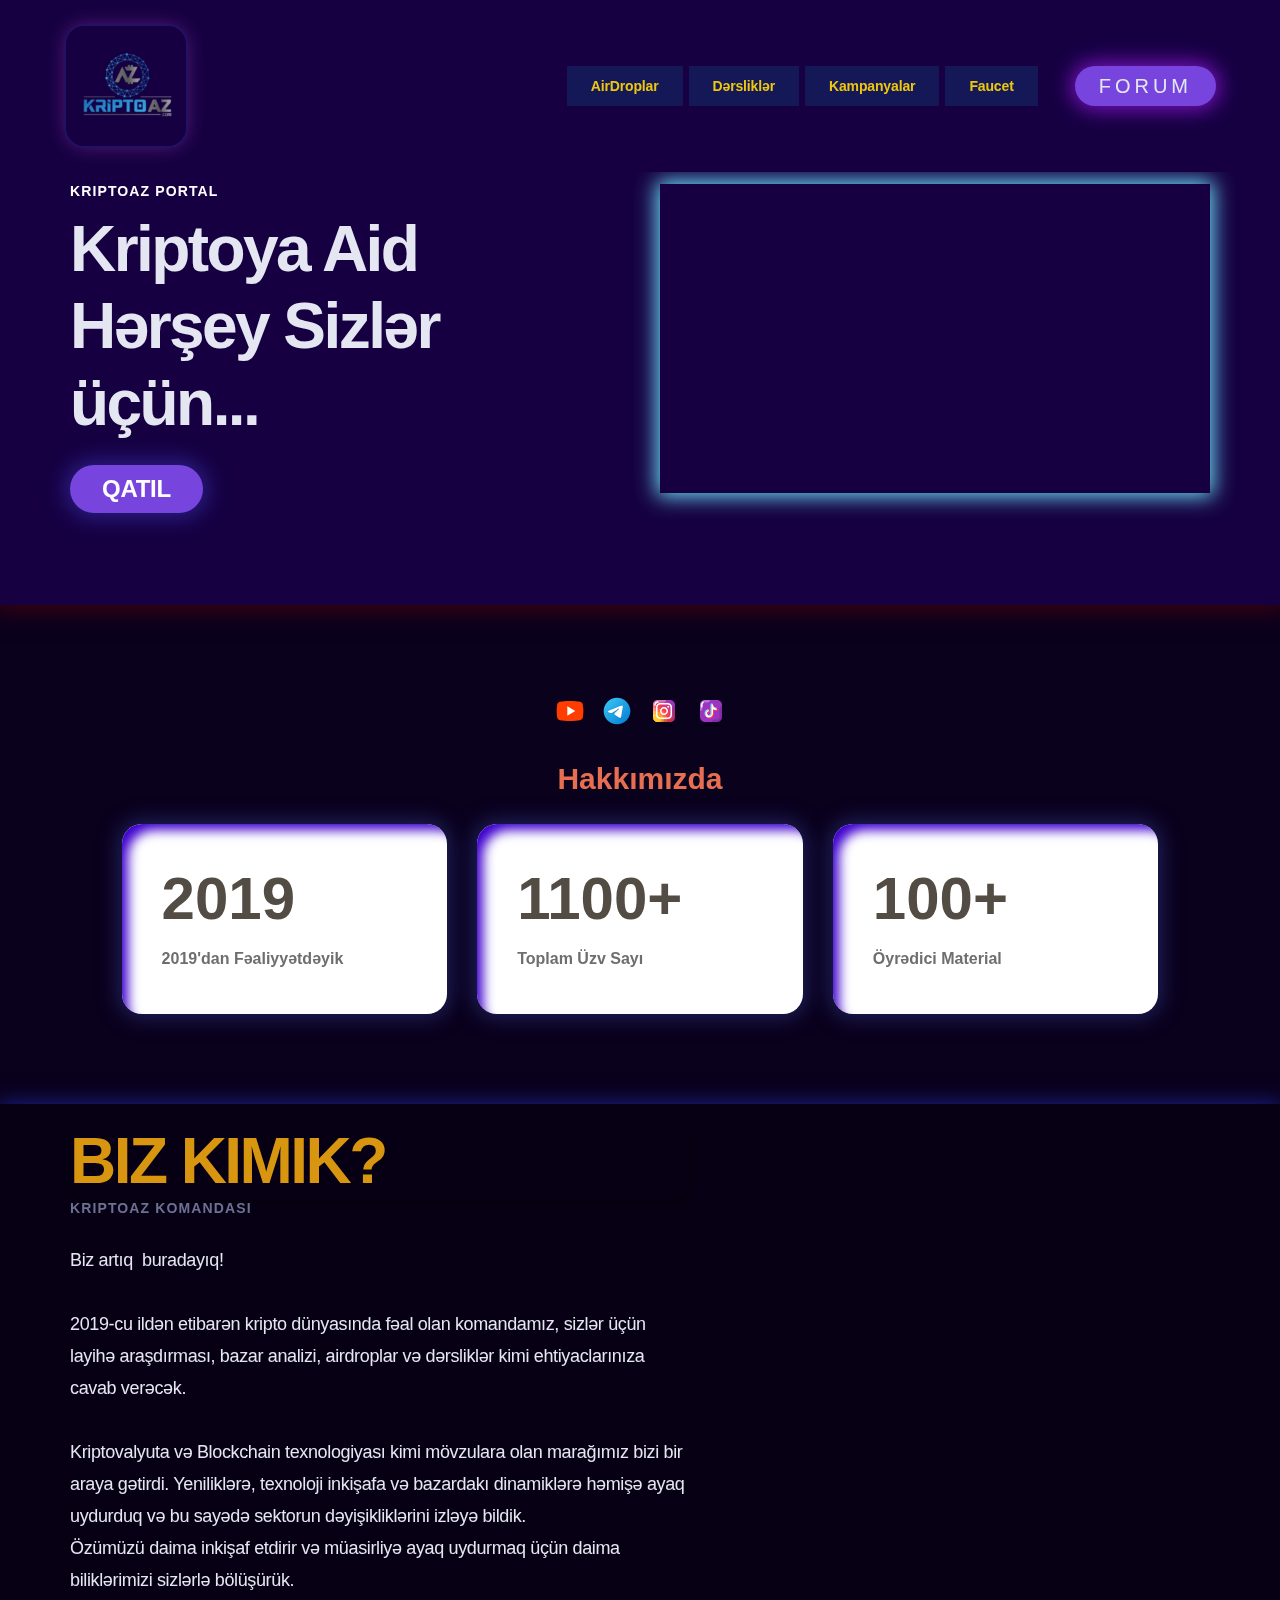
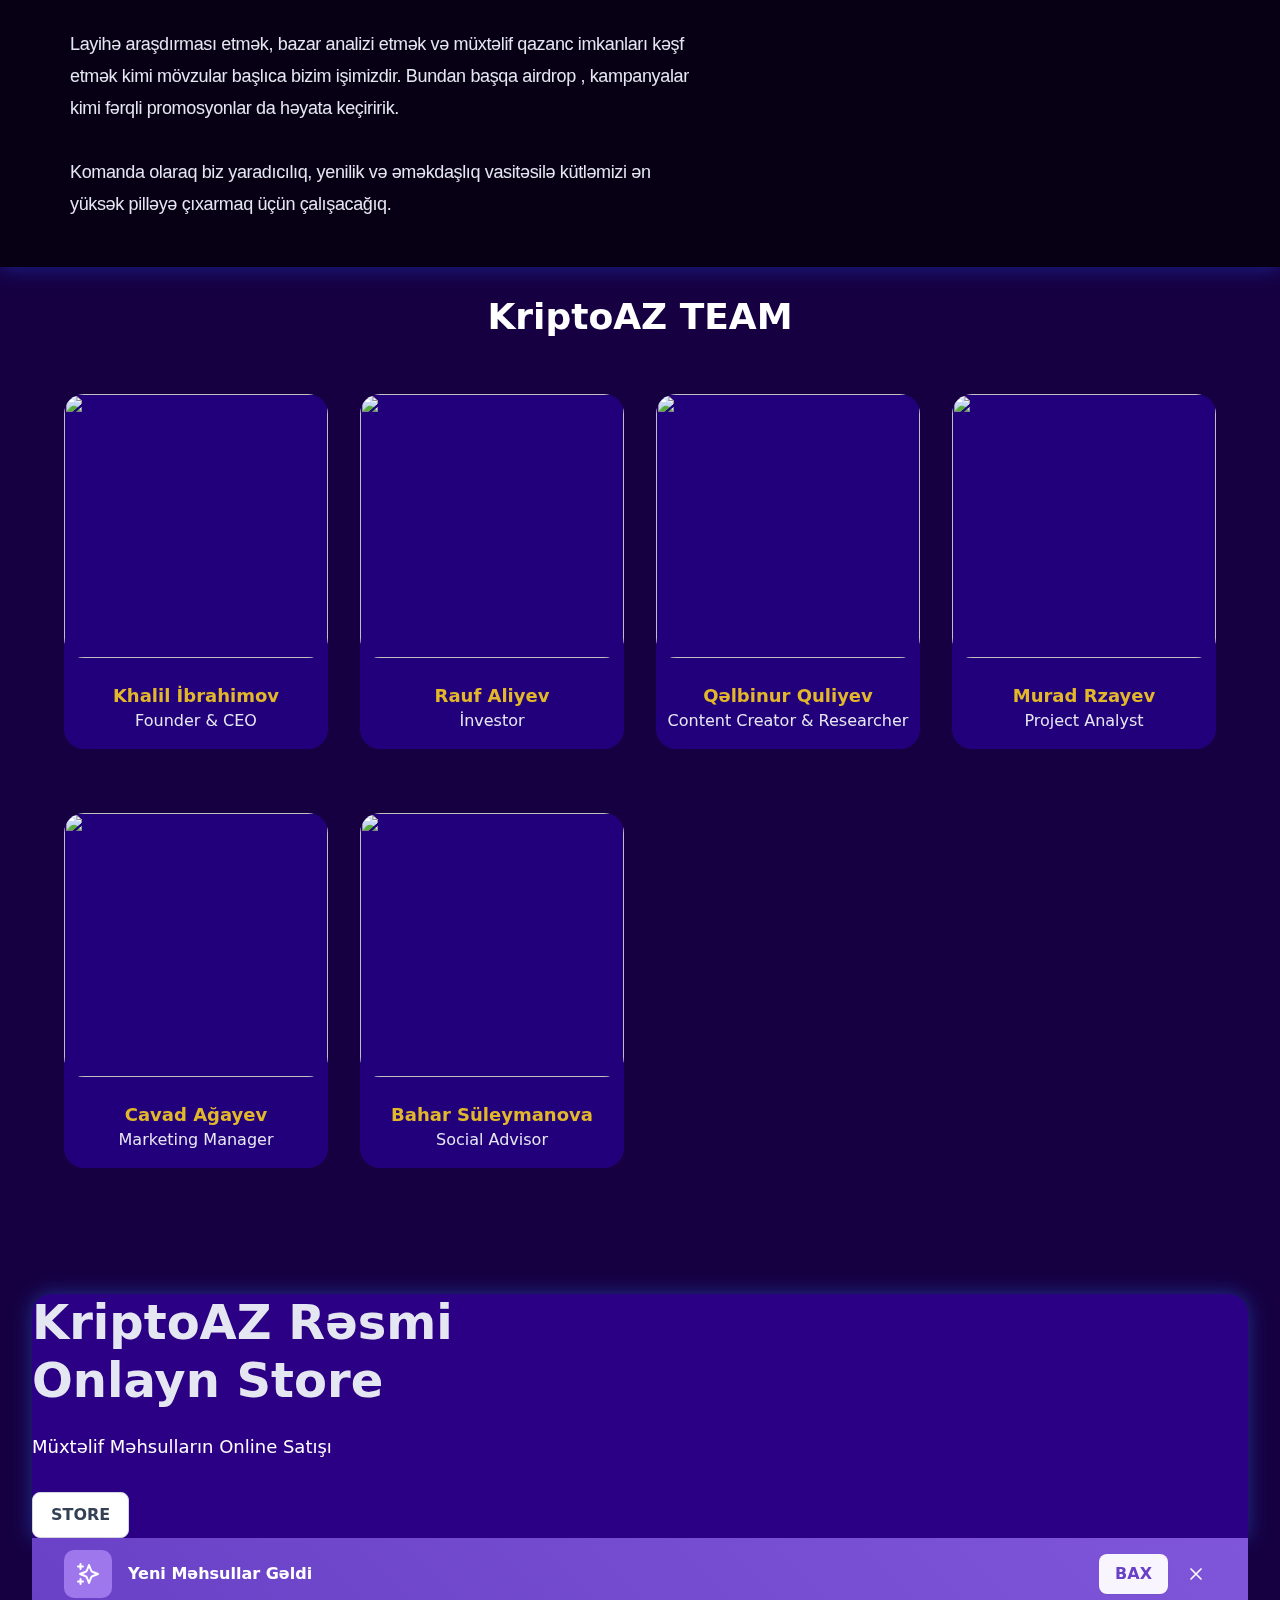
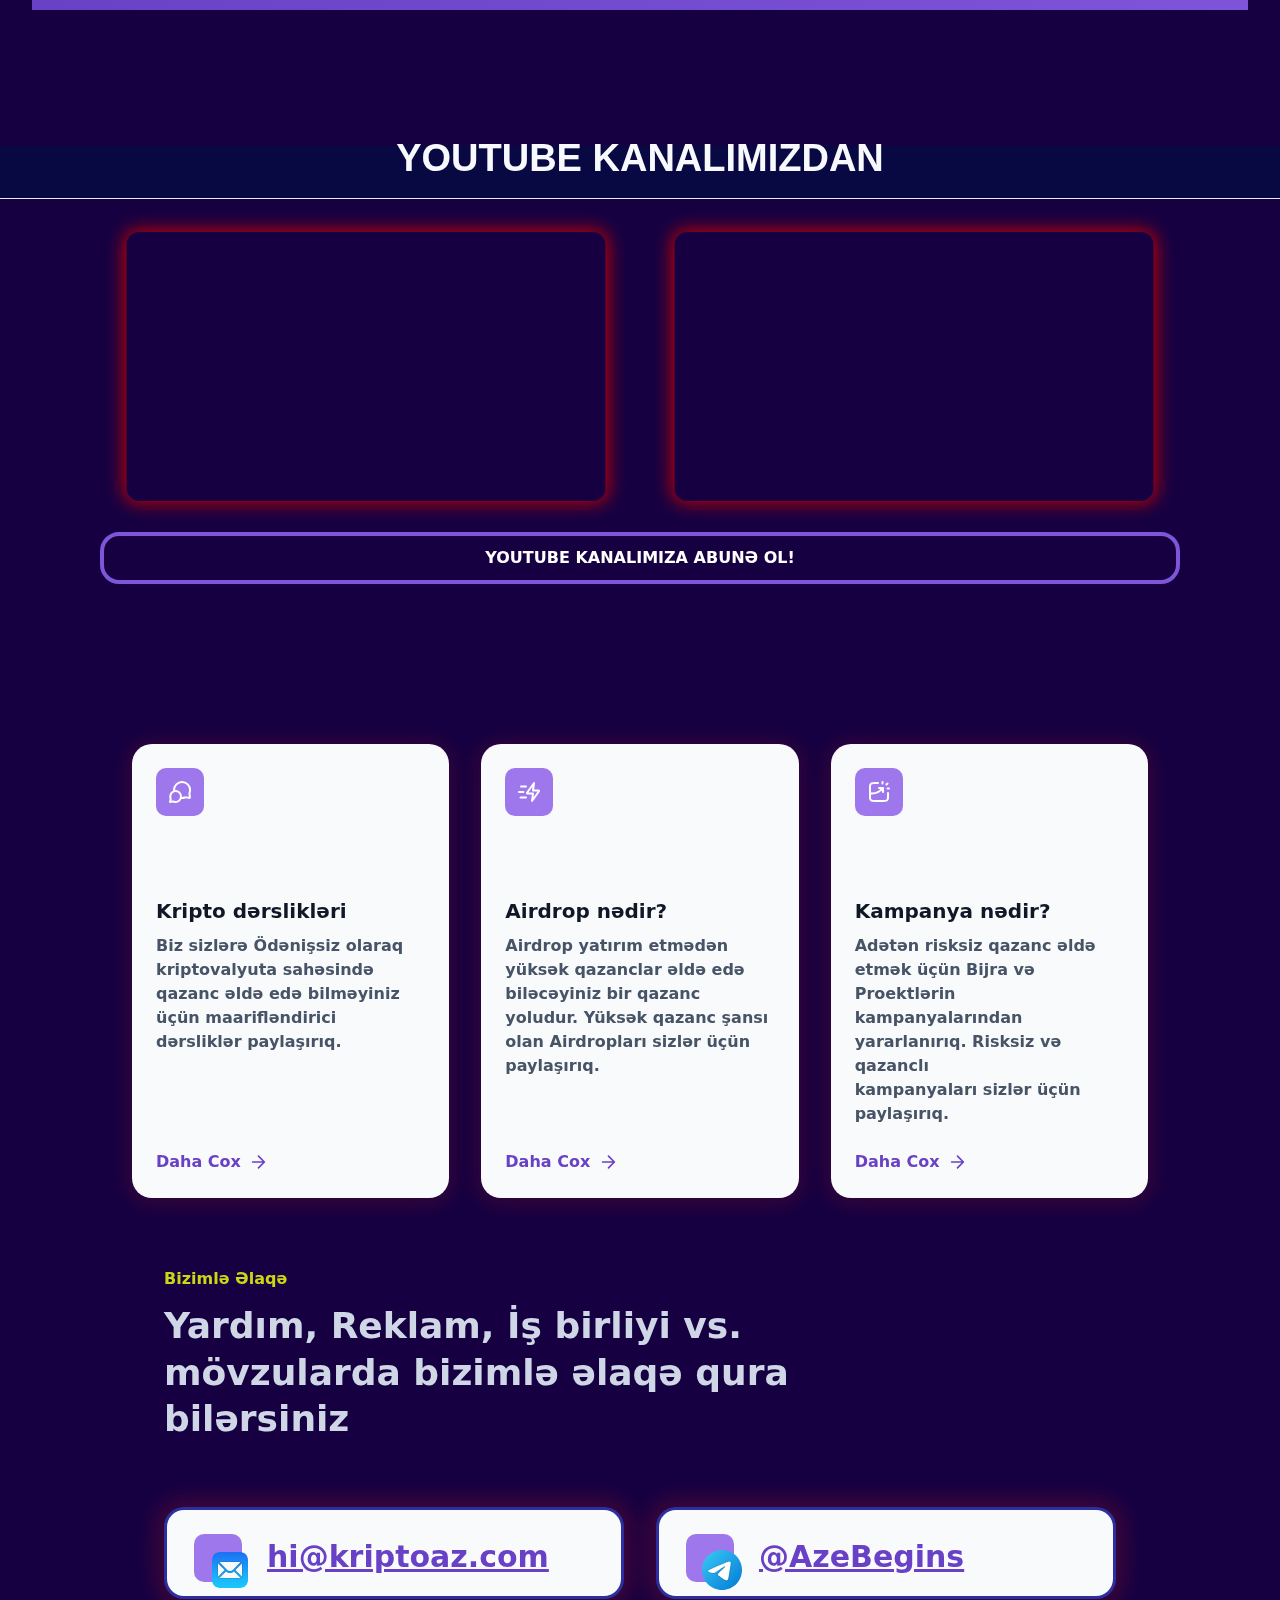
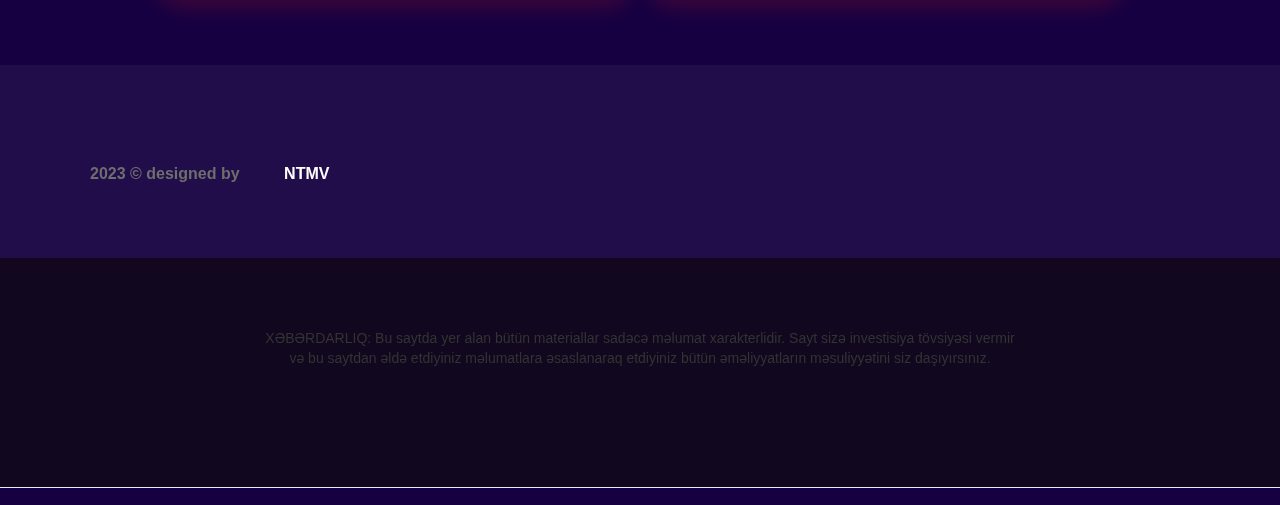
==== commit f28bb3ae: "Update index.html" ====
--- a/index.html
+++ b/index.html
@@ -85,28 +85,28 @@
           <div class="kutup-social-wrapper-flex-3">
             <a href="https://youtube.com/KriptoAzerbaycan" class="kutup-social-link-3 w-inline-block">
               <svg xmlns="http://www.w3.org/2000/svg" x="0px" y="0px"
-width="48" height="48"
+width="32" height="32"
 viewBox="0 0 48 48">
 <path fill="#FF3D00" d="M43.2,33.9c-0.4,2.1-2.1,3.7-4.2,4c-3.3,0.5-8.8,1.1-15,1.1c-6.1,0-11.6-0.6-15-1.1c-2.1-0.3-3.8-1.9-4.2-4C4.4,31.6,4,28.2,4,24c0-4.2,0.4-7.6,0.8-9.9c0.4-2.1,2.1-3.7,4.2-4C12.3,9.6,17.8,9,24,9c6.2,0,11.6,0.6,15,1.1c2.1,0.3,3.8,1.9,4.2,4c0.4,2.3,0.9,5.7,0.9,9.9C44,28.2,43.6,31.6,43.2,33.9z"></path><path fill="#FFF" d="M20 31L20 17 32 24z"></path>
 </svg>
             </a>
             <a href="https://t.me/KriptoAzerbaijan" class="kutup-social-link-3 w-inline-block">
               <svg xmlns="http://www.w3.org/2000/svg" x="0px" y="0px"
-width="48" height="48"
+width="32" height="32"
 viewBox="0 0 48 48">
 <linearGradient id="BiF7D16UlC0RZ_VqXJHnXa_oWiuH0jFiU0R_gr1" x1="9.858" x2="38.142" y1="9.858" y2="38.142" gradientUnits="userSpaceOnUse"><stop offset="0" stop-color="#33bef0"></stop><stop offset="1" stop-color="#0a85d9"></stop></linearGradient><path fill="url(#BiF7D16UlC0RZ_VqXJHnXa_oWiuH0jFiU0R_gr1)" d="M44,24c0,11.045-8.955,20-20,20S4,35.045,4,24S12.955,4,24,4S44,12.955,44,24z"></path><path d="M10.119,23.466c8.155-3.695,17.733-7.704,19.208-8.284c3.252-1.279,4.67,0.028,4.448,2.113	c-0.273,2.555-1.567,9.99-2.363,15.317c-0.466,3.117-2.154,4.072-4.059,2.863c-1.445-0.917-6.413-4.17-7.72-5.282	c-0.891-0.758-1.512-1.608-0.88-2.474c0.185-0.253,0.658-0.763,0.921-1.017c1.319-1.278,1.141-1.553-0.454-0.412	c-0.19,0.136-1.292,0.935-1.745,1.237c-1.11,0.74-2.131,0.78-3.862,0.192c-1.416-0.481-2.776-0.852-3.634-1.223	C8.794,25.983,8.34,24.272,10.119,23.466z" opacity=".05"></path><path d="M10.836,23.591c7.572-3.385,16.884-7.264,18.246-7.813c3.264-1.318,4.465-0.536,4.114,2.011	c-0.326,2.358-1.483,9.654-2.294,14.545c-0.478,2.879-1.874,3.513-3.692,2.337c-1.139-0.734-5.723-3.754-6.835-4.633	c-0.86-0.679-1.751-1.463-0.71-2.598c0.348-0.379,2.27-2.234,3.707-3.614c0.833-0.801,0.536-1.196-0.469-0.508	c-1.843,1.263-4.858,3.262-5.396,3.625c-1.025,0.69-1.988,0.856-3.664,0.329c-1.321-0.416-2.597-0.819-3.262-1.078	C9.095,25.618,9.075,24.378,10.836,23.591z" opacity=".07"></path><path fill="#fff" d="M11.553,23.717c6.99-3.075,16.035-6.824,17.284-7.343c3.275-1.358,4.28-1.098,3.779,1.91	c-0.36,2.162-1.398,9.319-2.226,13.774c-0.491,2.642-1.593,2.955-3.325,1.812c-0.833-0.55-5.038-3.331-5.951-3.984	c-0.833-0.595-1.982-1.311-0.541-2.721c0.513-0.502,3.874-3.712,6.493-6.21c0.343-0.328-0.088-0.867-0.484-0.604	c-3.53,2.341-8.424,5.59-9.047,6.013c-0.941,0.639-1.845,0.932-3.467,0.466c-1.226-0.352-2.423-0.772-2.889-0.932	C9.384,25.282,9.81,24.484,11.553,23.717z"></path>
 </svg>
             </a>
             <a href="https://instagram.com/Kriptoaz_com" class="kutup-social-link-3 w-inline-block">
               <svg xmlns="http://www.w3.org/2000/svg" x="0px" y="0px"
-width="48" height="48"
+width="32" height="32"
 viewBox="0 0 64 64">
 <path fill="#9c34c2" d="M54,20v24c0,2.25-0.74,4.32-2,5.99V50c-1.69,2.24-4.29,3.75-7.25,3.97C44.51,53.99,44.25,54,44,54H20	c-5.52,0-10-4.48-10-10V20c0-0.25,0.01-0.51,0.03-0.75c0.22-2.96,1.73-5.56,3.97-7.25h0.01c1.67-1.26,3.74-2,5.99-2h24	C49.52,10,54,14.48,54,20z"></path><path fill="#bc379c" d="M54,29.36V44c0,2.25-0.74,4.32-2,5.99V50c-1.69,2.24-4.29,3.75-7.25,3.97 C44.51,53.99,44.25,54,44,54H20c-5.52,0-10-4.48-10-10V20c0-0.25,0.01-0.51,0.03-0.75c0.22-2.96,1.73-5.56,3.97-7.25h0.01 c1.67-1.26,3.74-2,5.99-2h14.64C42.93,14.29,49.71,21.07,54,29.36z"></path><path fill="#dd3975" d="M52,49.99V50c-1.69,2.24-4.29,3.75-7.25,3.97C44.51,53.99,44.25,54,44,54H20c-5.52,0-10-4.48-10-10 V20c0-0.25,0.01-0.51,0.03-0.75c0.22-2.96,1.73-5.56,3.97-7.25h0.01C34.99,12.01,51.99,29.01,52,49.99z"></path><path fill="#fd3c4f" d="M45,50c0,1.34-0.09,2.67-0.25,3.97C44.51,53.99,44.25,54,44,54H20c-5.52,0-10-4.48-10-10V20 c0-0.25,0.01-0.51,0.03-0.75C11.33,19.09,12.66,19,14,19C31.12,19,45,32.88,45,50z"></path><path fill="#fe6d42" d="M38,50c0,1.36-0.11,2.7-0.34,4H20c-5.52,0-10-4.48-10-10V26.34c1.3-0.23,2.64-0.34,4-0.34 C27.25,26,38,36.75,38,50z"></path><path fill="#fe9d36" d="M32,50c0,1.37-0.15,2.71-0.46,4H20c-5.52,0-10-4.48-10-10V32.46c1.29-0.31,2.63-0.46,4-0.46 C23.94,32,32,40.06,32,50z"></path><path fill="#ffce29" d="M25,50c0,1.41-0.27,2.76-0.75,4H20c-5.52,0-10-4.48-10-10v-4.25c1.24-0.48,2.59-0.75,4-0.75 C20.08,39,25,43.92,25,50z"></path><ellipse cx="32" cy="61" opacity=".3" rx="20" ry="3"></ellipse><g><path fill="#fff" d="M31,15c2.761,0,5-2.238,5-5H20c-5.523,0-10,4.477-10,10v22c2.761,0,5-2.238,5-5V20 c0-2.757,2.243-5,5-5H31z" opacity=".3"></path><path d="M54,44V22c-2.761,0-5,2.238-5,5v17c0,2.757-2.243,5-5,5H33c-2.761,0-5,2.238-5,5h16 C49.523,54,54,49.523,54,44z" opacity=".15"></path></g><path fill="#fff" d="M14,21.5c-0.829,0-1.5-0.671-1.5-1.5c0-4.136,3.364-7.5,7.5-7.5c0.829,0,1.5,0.671,1.5,1.5	s-0.671,1.5-1.5,1.5c-2.481,0-4.5,2.019-4.5,4.5C15.5,20.829,14.829,21.5,14,21.5z"></path><path fill="#fff" d="M39.5,48h-15c-4.687,0-8.5-3.813-8.5-8.5v-15c0-4.687,3.813-8.5,8.5-8.5h15	c4.687,0,8.5,3.813,8.5,8.5v15C48,44.187,44.187,48,39.5,48z M24.5,19c-3.033,0-5.5,2.467-5.5,5.5v15c0,3.033,2.467,5.5,5.5,5.5h15	c3.033,0,5.5-2.467,5.5-5.5v-15c0-3.033-2.467-5.5-5.5-5.5H24.5z"></path><path fill="#fff" d="M32,40c-4.411,0-8-3.589-8-8s3.589-8,8-8s8,3.589,8,8S36.411,40,32,40z M32,27c-2.757,0-5,2.243-5,5	s2.243,5,5,5s5-2.243,5-5S34.757,27,32,27z"></path><circle cx="40.5" cy="23.5" r="2" fill="#fff"></circle>
 </svg>
             </a>
             <a href="https://www.tiktok.com/@kriptoaz.com" class="kutup-social-link-3 w-inline-block">
               <svg xmlns="http://www.w3.org/2000/svg" x="0px" y="0px"
-width="48" height="48"
+width="32" height="32"
 viewBox="0 0 64 64">
 <path fill="#9c34c2" d="M54,20c0-5.523-4.477-10-10-10H32H20c-5.523,0-10,4.477-10,10v24.008c0,5.523,4.477,10,10,10h12h12 c5.523,0,10-4.477,10-10V20z"></path><ellipse cx="32" cy="61" opacity=".3" rx="20" ry="3"></ellipse><path fill="#fff" d="M14.01,12H14c-2.24,1.69-3.75,4.29-3.97,7.25C10.01,19.49,10,19.75,10,20v12 c2.761,0,5-2.239,5-5v-7c0-0.108,0.003-0.221,0.017-0.38c0.102-1.375,0.778-2.65,1.862-3.525c0.048-0.033,0.095-0.068,0.142-0.103 C17.881,15.343,18.911,15,20,15h5c2.761,0,5-2.239,5-5H20C17.75,10,15.68,10.74,14.01,12z" opacity=".3"></path><path d="M54,44V22c-2.761,0-5,2.238-5,5v17c0,2.757-2.243,5-5,5h-5c-2.761,0-5,2.238-5,5h10 C49.523,54,54,49.523,54,44z" opacity=".15"></path><path fill="none" stroke="#fff" stroke-linecap="round" stroke-linejoin="round" stroke-miterlimit="10" stroke-width="3" d="M13.5,23.5V20c0-0.153,0.005-0.312,0.018-0.459c0.135-1.809,1.003-3.46,2.396-4.594l0.204-0.152"></path><path fill="#68e5fd" d="M41,25c-2.757,0-5-2.243-5-5v-0.5c0-1.381-1.119-2.5-2.5-2.5S31,18.119,31,19.5v17	c0,1.93-1.57,3.5-3.5,3.5S24,38.43,24,36.5c0-1.476,0.933-2.801,2.321-3.297c1.3-0.465,1.978-1.896,1.512-3.196	c-0.465-1.301-1.895-1.979-3.195-1.512C21.266,29.701,19,32.918,19,36.5c0,4.687,3.813,8.5,8.5,8.5s8.5-3.813,8.5-8.5v-7.853	C37.473,29.502,39.178,30,41,30c1.381,0,2.5-1.119,2.5-2.5S42.381,25,41,25z"></path><path fill="#fd3c4f" d="M43,27c-2.757,0-5-2.243-5-5v-0.5c0-1.381-1.119-2.5-2.5-2.5S33,20.119,33,21.5v17	c0,1.93-1.57,3.5-3.5,3.5S26,40.43,26,38.5c0-1.476,0.933-2.801,2.321-3.297c1.3-0.465,1.978-1.896,1.512-3.196	c-0.465-1.301-1.895-1.979-3.195-1.512C23.266,31.701,21,34.918,21,38.5c0,4.687,3.813,8.5,8.5,8.5s8.5-3.813,8.5-8.5v-7.853	C39.473,31.502,41.178,32,43,32c1.381,0,2.5-1.119,2.5-2.5S44.381,27,43,27z"></path><path fill="#fff" d="M38.627,24.373C37.071,23.525,36,21.894,36,20v-0.5c0-0.156-0.019-0.307-0.046-0.454	C35.807,19.019,35.656,19,35.5,19c-1.381,0-2.5,1.119-2.5,2.5v17c0,1.93-1.57,3.5-3.5,3.5c-1.486,0-2.75-0.934-3.257-2.243	C24.934,39.25,24,37.986,24,36.5c0-1.476,0.933-2.801,2.321-3.297c1.17-0.418,1.828-1.62,1.609-2.803	c-0.419-0.078-0.862-0.059-1.293,0.095C23.266,31.701,21,34.918,21,38.5c0,1.834,0.59,3.529,1.581,4.919	C23.971,44.41,25.666,45,27.5,45c4.687,0,8.5-3.813,8.5-8.5v-7.853C37.473,29.502,39.178,30,41,30c1.381,0,2.5-1.119,2.5-2.5	c0-0.156-0.019-0.307-0.046-0.454C43.307,27.019,43.156,27,43,27C41.106,27,39.475,25.929,38.627,24.373z"></path>
 </svg>
@@ -486,4 +486,4 @@
 		<script src="//cdnjs.cloudflare.com/ajax/libs/placeholders/3.0.2/placeholders.min.js"></script>
 		<![endif]-->
   </body>
-</html>+</html>
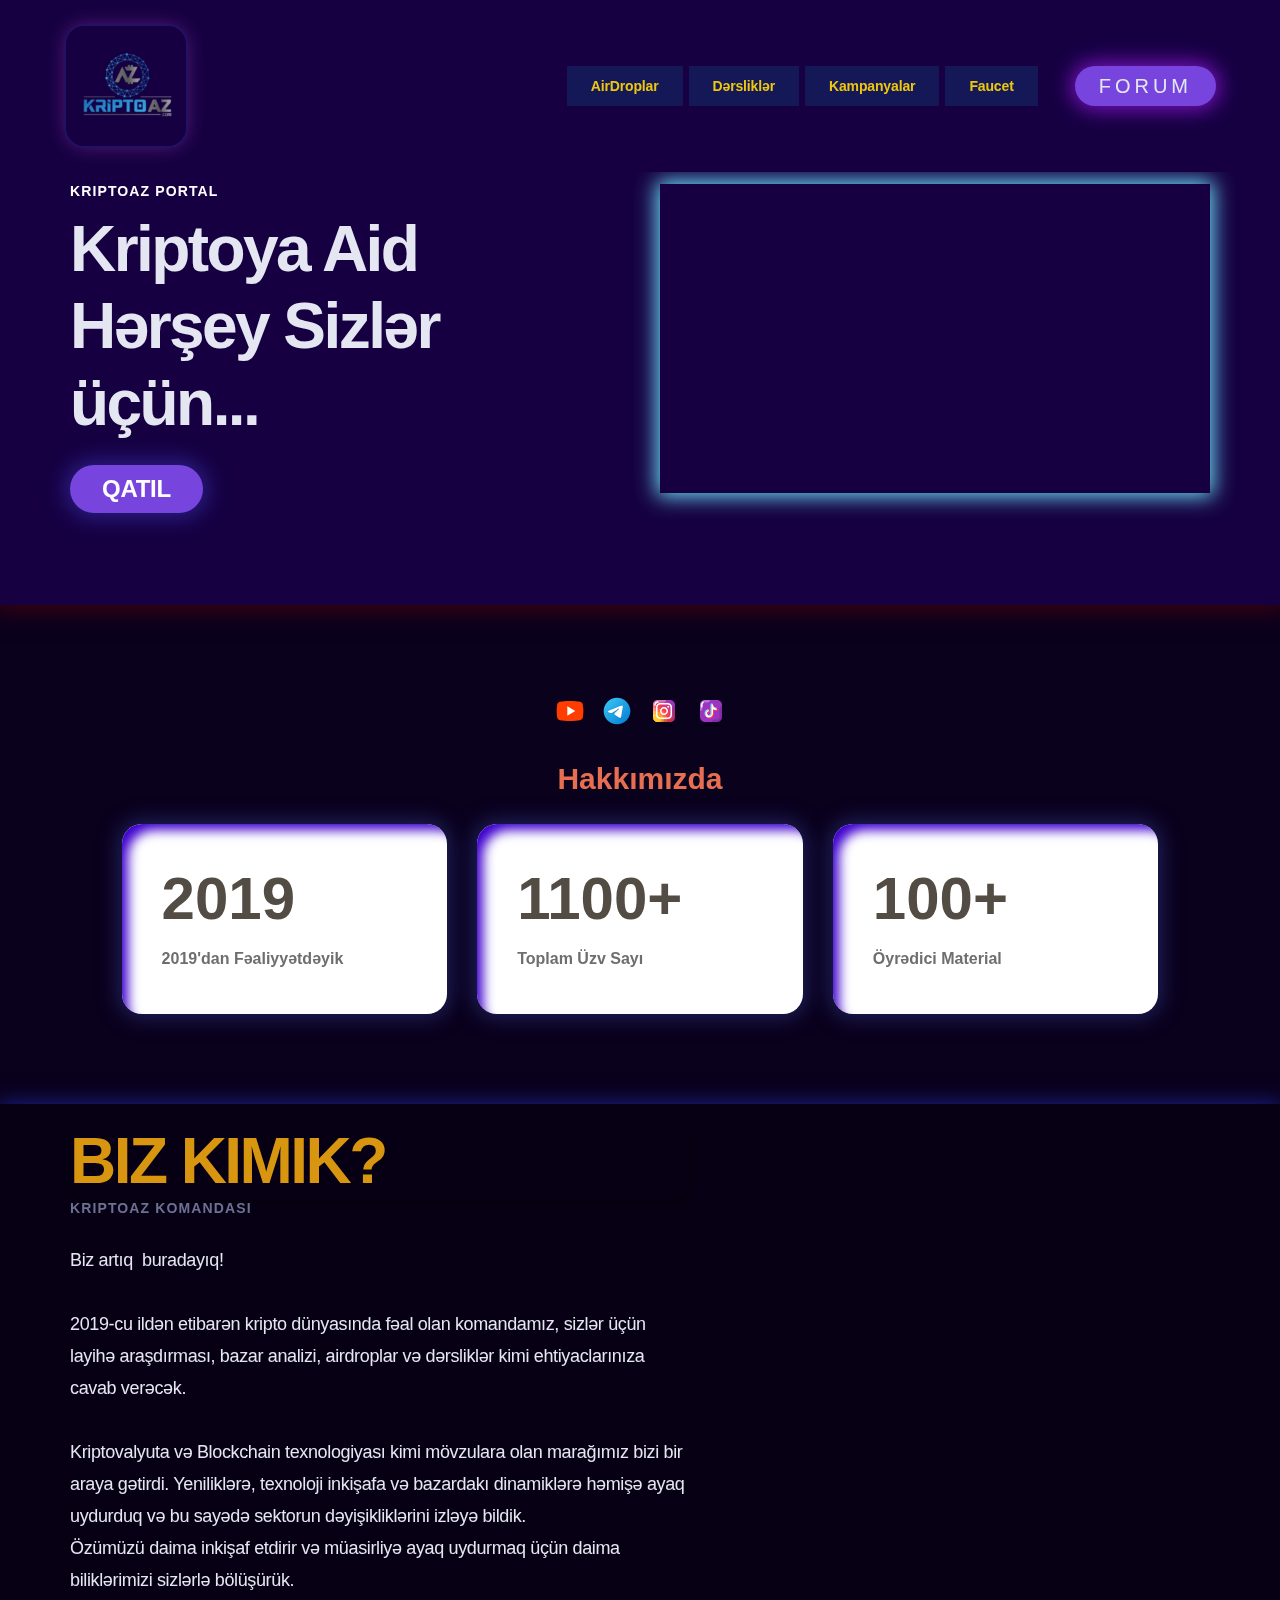
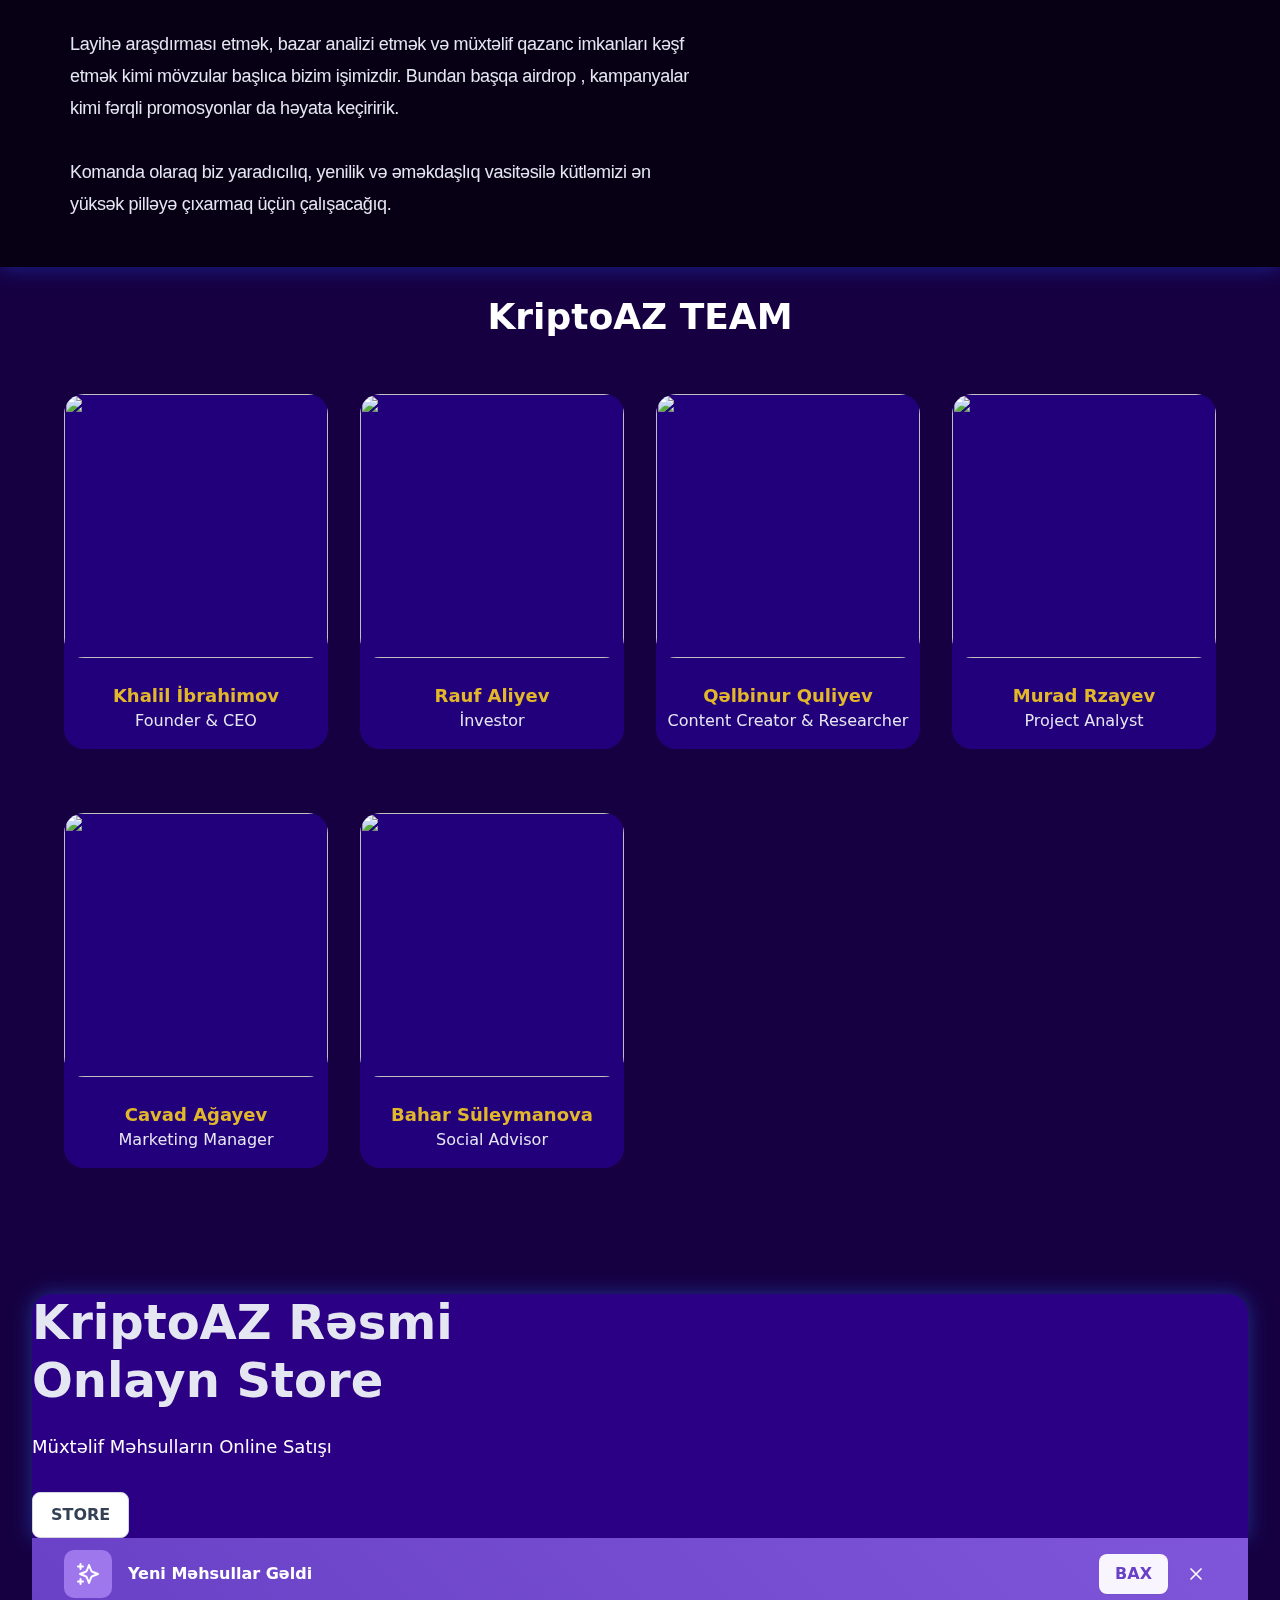
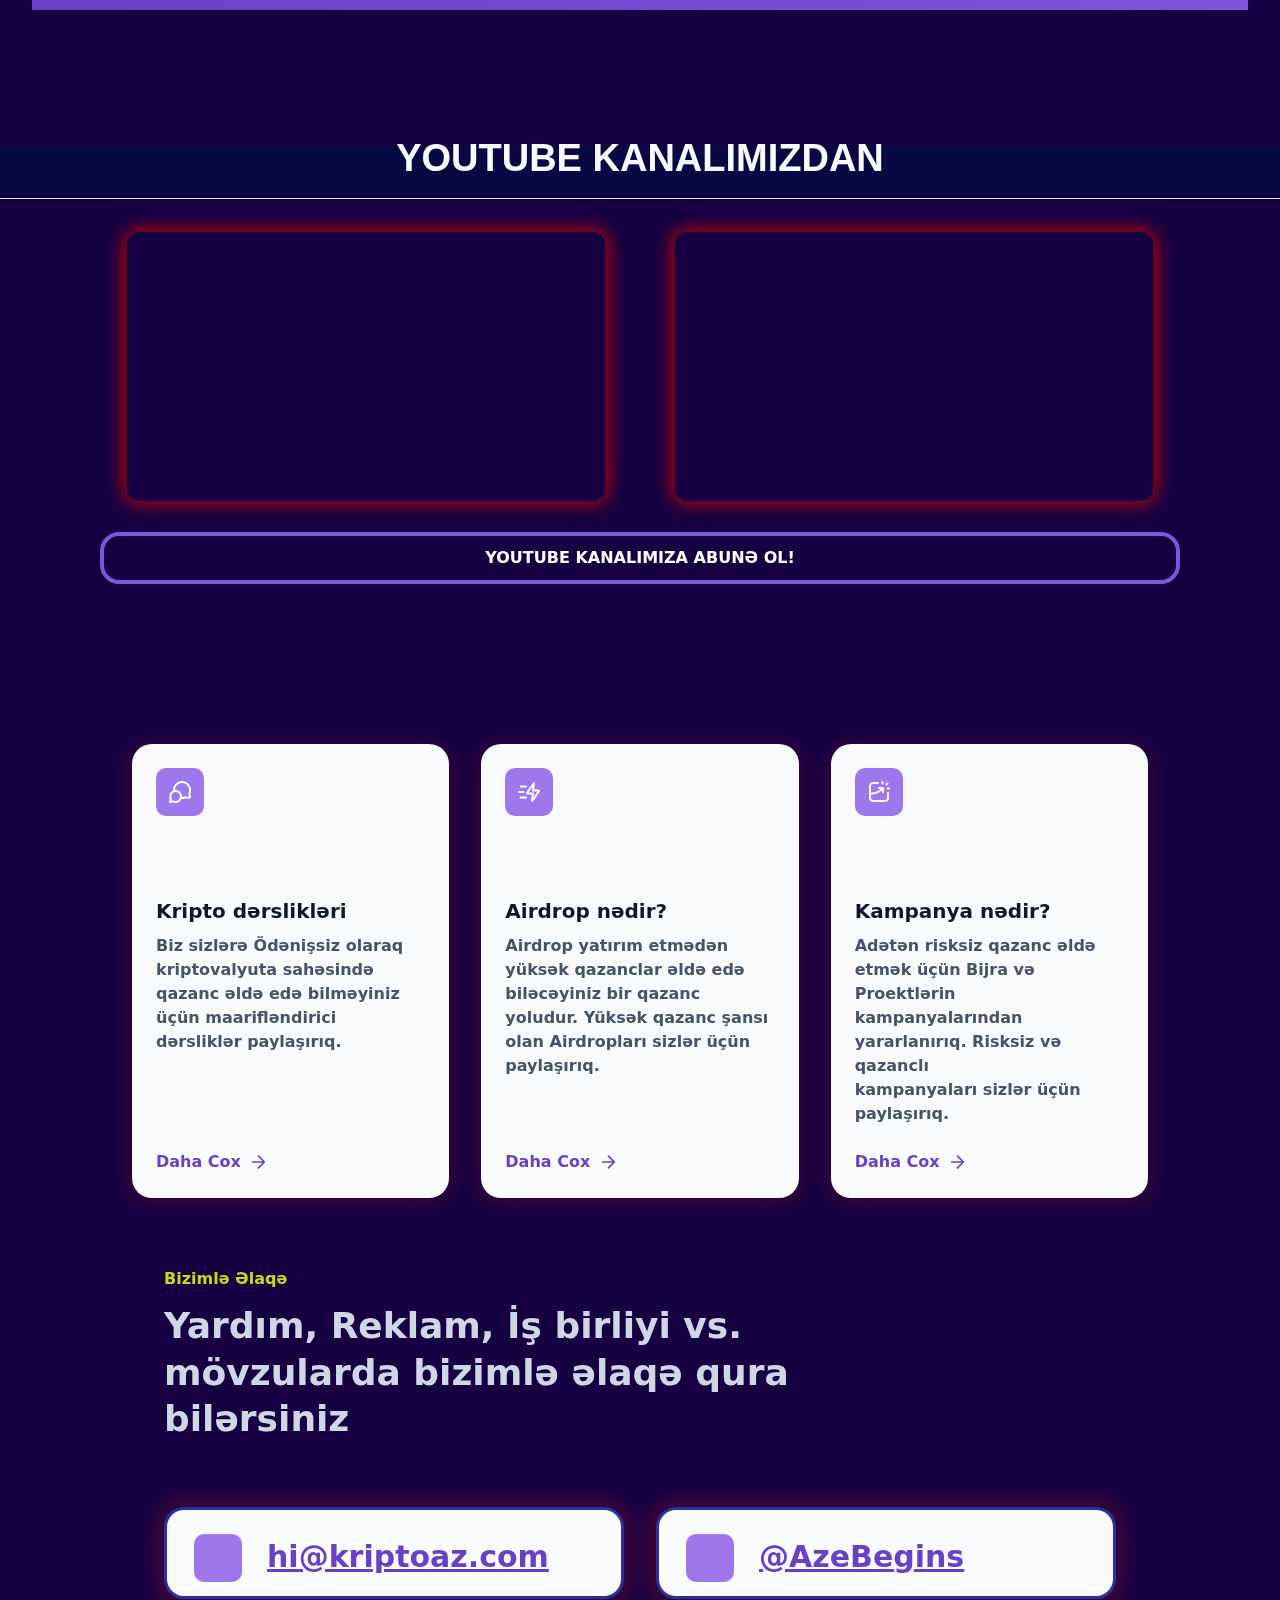
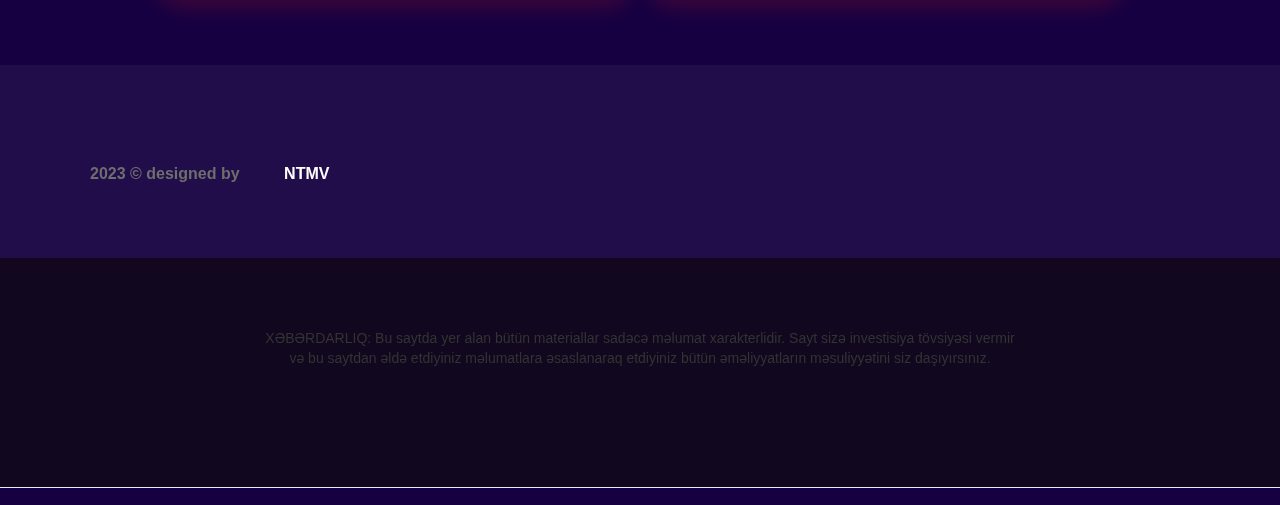
==== commit 6ecc9c88: "Update index.html" ====
--- a/index.html
+++ b/index.html
@@ -414,9 +414,7 @@
                                 <div class="uui-contact09_item-content">
                                   <div class="icon-featured-square-large-2">
                                     <div class="uui-icon-1x1-xsmall-2 w-embed">
-<svg xmlns="http://www.w3.org/2000/svg">
-<linearGradient id="NvW_RwTAona1rlOp72mkqa_7rhqrO588QcU_gr1" x1="24" x2="24" y1="42" y2="6.207" gradientUnits="userSpaceOnUse"><stop offset="0" stop-color="#1ac8fc"></stop><stop offset=".258" stop-color="#1bb6fa"></stop><stop offset=".775" stop-color="#1c86f5"></stop><stop offset="1" stop-color="#1d70f2"></stop></linearGradient><path fill="url(#NvW_RwTAona1rlOp72mkqa_7rhqrO588QcU_gr1)" d="M34,42H14c-4.411,0-8-3.589-8-8V14c0-4.411,3.589-8,8-8h20c4.411,0,8,3.589,8,8v20 C42,38.411,38.411,42,34,42z"></path><path d="M34,16c0.178,0,0.347,0.031,0.512,0.074l-7.824,7.825C25.946,24.64,24.973,25.01,24,25.01 s-1.946-0.37-2.688-1.111l-7.824-7.825C13.653,16.031,13.822,16,14,16H34 M35.926,17.488C35.969,17.653,36,17.822,36,18v12 c0,0.178-0.031,0.347-0.074,0.512L29.414,24L35.926,17.488 M12.074,17.488L18.586,24l-6.511,6.511C12.031,30.347,12,30.178,12,30 V18C12,17.822,12.031,17.653,12.074,17.488 M27.99,25.404l6.522,6.522C34.347,31.969,34.178,32,34,32H14 c-0.178,0-0.347-0.031-0.512-0.074l6.522-6.522c1.117,1.063,2.55,1.605,3.99,1.605S26.873,26.467,27.99,25.404 M34,15H14 c-0.244,0-0.495,0.035-0.768,0.108c-0.346,0.092-0.616,0.361-0.709,0.707c-0.092,0.341,0.003,0.704,0.248,0.956 c-0.189-0.183-0.44-0.283-0.697-0.283c-0.087,0-0.174,0.011-0.26,0.034c-0.345,0.093-0.615,0.363-0.707,0.709 C11.035,17.505,11,17.756,11,18v12c0,0.244,0.035,0.495,0.108,0.768c0.092,0.346,0.361,0.616,0.707,0.709 c0.086,0.023,0.173,0.034,0.26,0.034c0.257,0,0.508-0.099,0.696-0.282c-0.245,0.253-0.34,0.616-0.248,0.956 c0.093,0.345,0.363,0.615,0.709,0.707C13.505,32.965,13.756,33,14,33h20c0.244,0,0.495-0.035,0.768-0.108 c0.346-0.092,0.616-0.361,0.709-0.707c0.092-0.341-0.003-0.704-0.248-0.956c0.189,0.183,0.44,0.282,0.696,0.282 c0.087,0,0.174-0.011,0.26-0.034c0.345-0.093,0.615-0.363,0.707-0.709C36.965,30.495,37,30.244,37,30V18 c0-0.244-0.035-0.495-0.108-0.768c-0.092-0.346-0.361-0.616-0.707-0.709c-0.086-0.023-0.173-0.034-0.26-0.034 c-0.257,0-0.508,0.099-0.697,0.282c0.245-0.253,0.34-0.616,0.248-0.956c-0.093-0.345-0.363-0.615-0.709-0.707 C34.495,15.035,34.244,15,34,15L34,15z" opacity=".05"></path><path d="M34,15.5H14c-0.203,0-0.406,0.029-0.64,0.091c-0.173,0.046-0.308,0.181-0.354,0.353 c-0.046,0.173,0.003,0.357,0.129,0.483l7.824,7.825C21.77,25.063,22.85,25.51,24,25.51s2.23-0.447,3.041-1.257l7.824-7.825 c0.126-0.126,0.176-0.311,0.129-0.483c-0.046-0.173-0.182-0.307-0.354-0.353C34.406,15.529,34.203,15.5,34,15.5L34,15.5z M35.926,16.988c-0.131,0-0.259,0.051-0.354,0.146l-6.511,6.512c-0.195,0.195-0.195,0.512,0,0.707l6.511,6.511 c0.095,0.095,0.223,0.146,0.354,0.146c0.043,0,0.087-0.006,0.13-0.017c0.173-0.046,0.307-0.182,0.353-0.354 C36.471,30.406,36.5,30.203,36.5,30V18c0-0.203-0.029-0.406-0.091-0.64c-0.046-0.173-0.181-0.308-0.353-0.354 C36.013,16.994,35.969,16.988,35.926,16.988L35.926,16.988z M12.074,16.988c-0.043,0-0.087,0.006-0.13,0.017 c-0.173,0.046-0.307,0.182-0.353,0.354C11.529,17.594,11.5,17.797,11.5,18v12c0,0.203,0.029,0.406,0.091,0.64 c0.046,0.173,0.181,0.308,0.353,0.354c0.043,0.012,0.087,0.017,0.13,0.017c0.131,0,0.259-0.051,0.354-0.146l6.511-6.511 c0.195-0.195,0.195-0.512,0-0.707l-6.511-6.512C12.333,17.04,12.205,16.988,12.074,16.988L12.074,16.988z M27.99,24.904 c-0.124,0-0.248,0.046-0.345,0.138c-0.995,0.946-2.289,1.467-3.645,1.467s-2.651-0.521-3.645-1.467 c-0.097-0.092-0.221-0.138-0.345-0.138c-0.128,0-0.256,0.049-0.354,0.146l-6.522,6.522c-0.126,0.126-0.176,0.311-0.129,0.483 s0.182,0.307,0.354,0.353C13.594,32.471,13.797,32.5,14,32.5h20c0.203,0,0.406-0.029,0.64-0.091 c0.173-0.046,0.308-0.181,0.354-0.353s-0.003-0.357-0.129-0.483l-6.522-6.522C28.246,24.953,28.118,24.904,27.99,24.904 L27.99,24.904z" opacity=".07"></path><path fill="#f9f9f9" d="M35.926,17.488L29.414,24l6.511,6.511C35.969,30.347,36,30.178,36,30V18 C36,17.822,35.969,17.653,35.926,17.488z M26.688,23.899l7.824-7.825C34.347,16.031,34.178,16,34,16H14 c-0.178,0-0.347,0.031-0.512,0.074l7.824,7.825C22.795,25.38,25.205,25.38,26.688,23.899z M12.074,17.488 C12.031,17.653,12,17.822,12,18v12c0,0.178,0.031,0.347,0.074,0.512L18.586,24L12.074,17.488z M24,27.009 c-1.44,0-2.873-0.542-3.99-1.605l-6.522,6.522C13.653,31.969,13.822,32,14,32h20c0.178,0,0.347-0.031,0.512-0.074l-6.522-6.522 C26.873,26.467,25.44,27.009,24,27.009z"></path>
-</svg>
+
                                     </div>
                                   </div>
                                   <a href="mailto:hi@kriptoaz.com?subject=kriptoaz.com" class="uui-text-style-link-02">hi@kriptoaz.com</a>
@@ -426,10 +424,7 @@
                                 <div class="uui-contact09_item-content">
                                   <div class="icon-featured-square-large-2">
                                     <div class="uui-icon-1x1-xsmall-2 w-embed">
-             <svg xmlns="http://www.w3.org/2000/svg">
-<linearGradient id="BiF7D16UlC0RZ_VqXJHnXa_oWiuH0jFiU0R_gr1" x1="9.858" x2="38.142" y1="9.858" y2="38.142" gradientUnits="userSpaceOnUse"><stop offset="0" stop-color="#33bef0"></stop><stop offset="1" stop-color="#0a85d9"></stop></linearGradient><path fill="url(#BiF7D16UlC0RZ_VqXJHnXa_oWiuH0jFiU0R_gr1)" d="M44,24c0,11.045-8.955,20-20,20S4,35.045,4,24S12.955,4,24,4S44,12.955,44,24z"></path><path d="M10.119,23.466c8.155-3.695,17.733-7.704,19.208-8.284c3.252-1.279,4.67,0.028,4.448,2.113	c-0.273,2.555-1.567,9.99-2.363,15.317c-0.466,3.117-2.154,4.072-4.059,2.863c-1.445-0.917-6.413-4.17-7.72-5.282	c-0.891-0.758-1.512-1.608-0.88-2.474c0.185-0.253,0.658-0.763,0.921-1.017c1.319-1.278,1.141-1.553-0.454-0.412	c-0.19,0.136-1.292,0.935-1.745,1.237c-1.11,0.74-2.131,0.78-3.862,0.192c-1.416-0.481-2.776-0.852-3.634-1.223	C8.794,25.983,8.34,24.272,10.119,23.466z" opacity=".05"></path><path d="M10.836,23.591c7.572-3.385,16.884-7.264,18.246-7.813c3.264-1.318,4.465-0.536,4.114,2.011	c-0.326,2.358-1.483,9.654-2.294,14.545c-0.478,2.879-1.874,3.513-3.692,2.337c-1.139-0.734-5.723-3.754-6.835-4.633	c-0.86-0.679-1.751-1.463-0.71-2.598c0.348-0.379,2.27-2.234,3.707-3.614c0.833-0.801,0.536-1.196-0.469-0.508	c-1.843,1.263-4.858,3.262-5.396,3.625c-1.025,0.69-1.988,0.856-3.664,0.329c-1.321-0.416-2.597-0.819-3.262-1.078	C9.095,25.618,9.075,24.378,10.836,23.591z" opacity=".07"></path><path fill="#fff" d="M11.553,23.717c6.99-3.075,16.035-6.824,17.284-7.343c3.275-1.358,4.28-1.098,3.779,1.91	c-0.36,2.162-1.398,9.319-2.226,13.774c-0.491,2.642-1.593,2.955-3.325,1.812c-0.833-0.55-5.038-3.331-5.951-3.984	c-0.833-0.595-1.982-1.311-0.541-2.721c0.513-0.502,3.874-3.712,6.493-6.21c0.343-0.328-0.088-0.867-0.484-0.604	c-3.53,2.341-8.424,5.59-9.047,6.013c-0.941,0.639-1.845,0.932-3.467,0.466c-1.226-0.352-2.423-0.772-2.889-0.932	C9.384,25.282,9.81,24.484,11.553,23.717z"></path>
-</svg>
-                                    </div>
+                              </div>
                                   </div>
                                   <a href="https://t.me/AzeBegins" class="uui-text-style-link-02">@AzeBegins</a>
                                 </div>
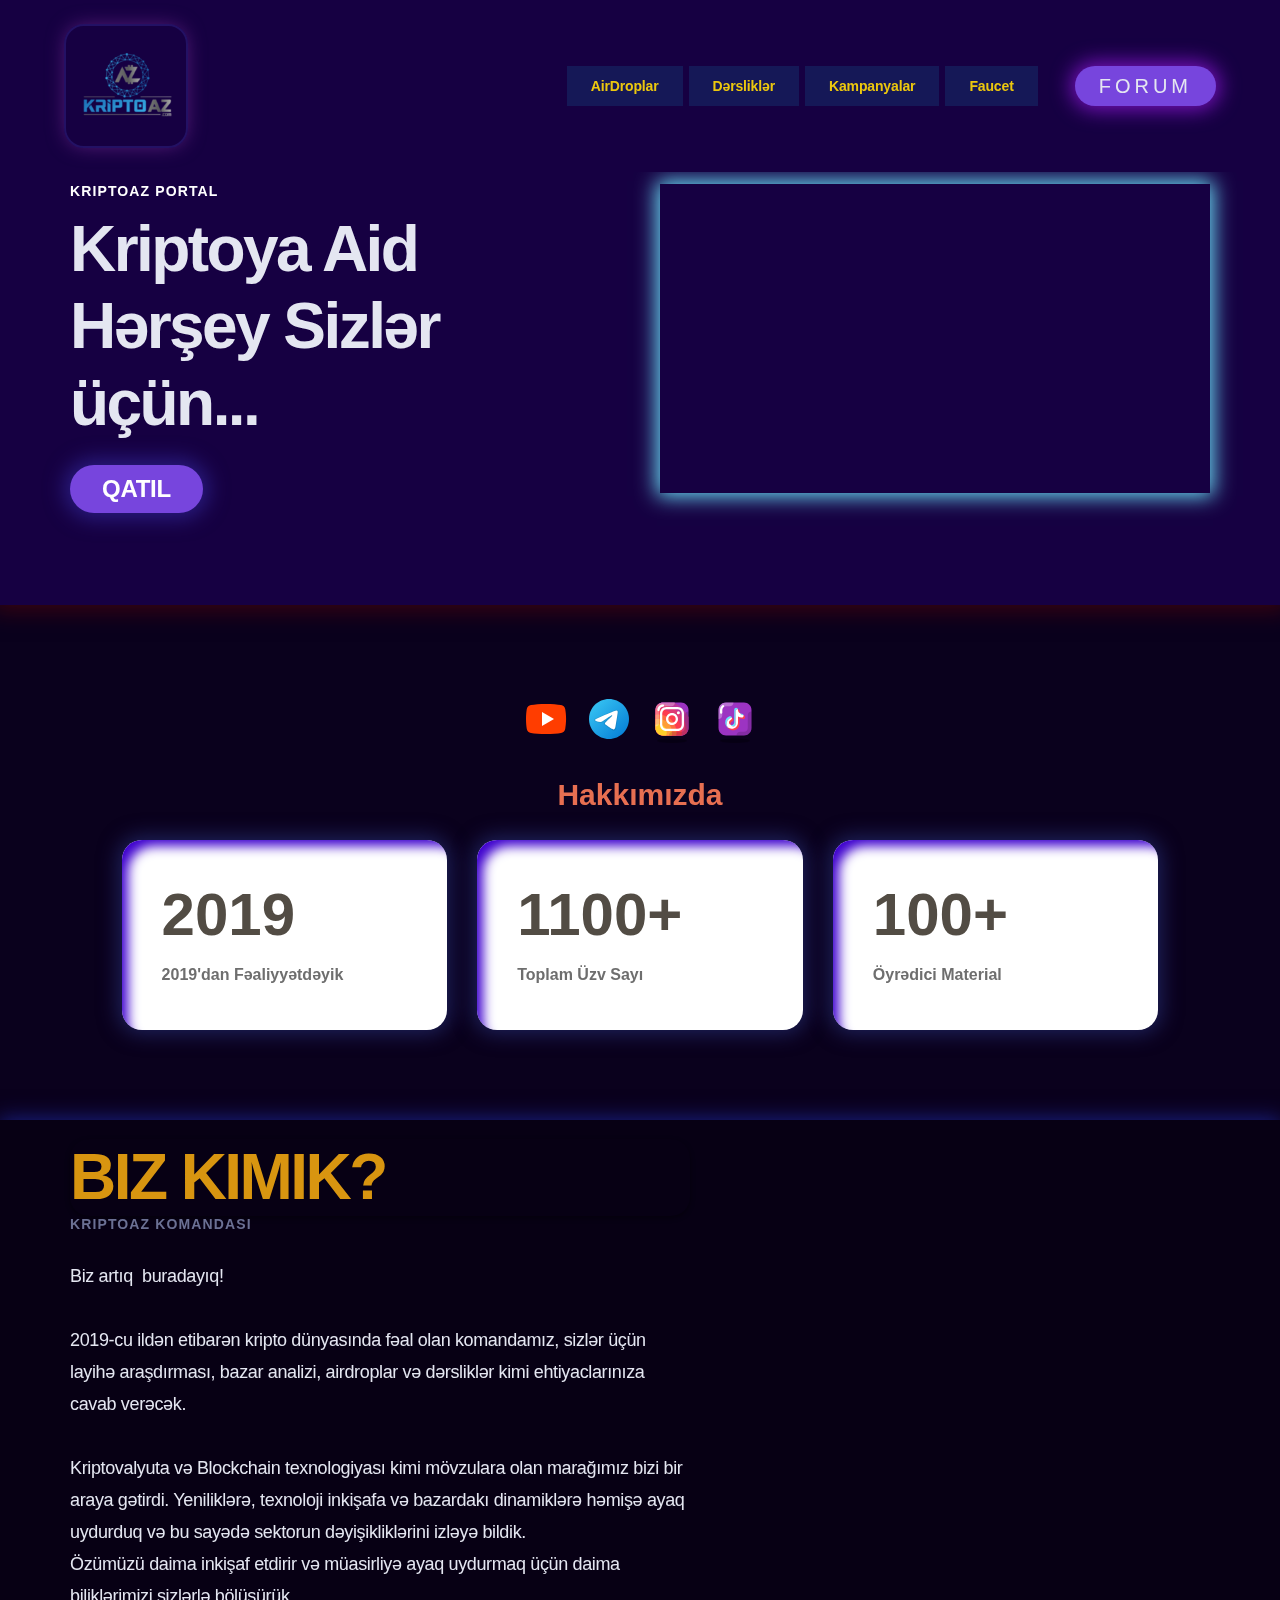
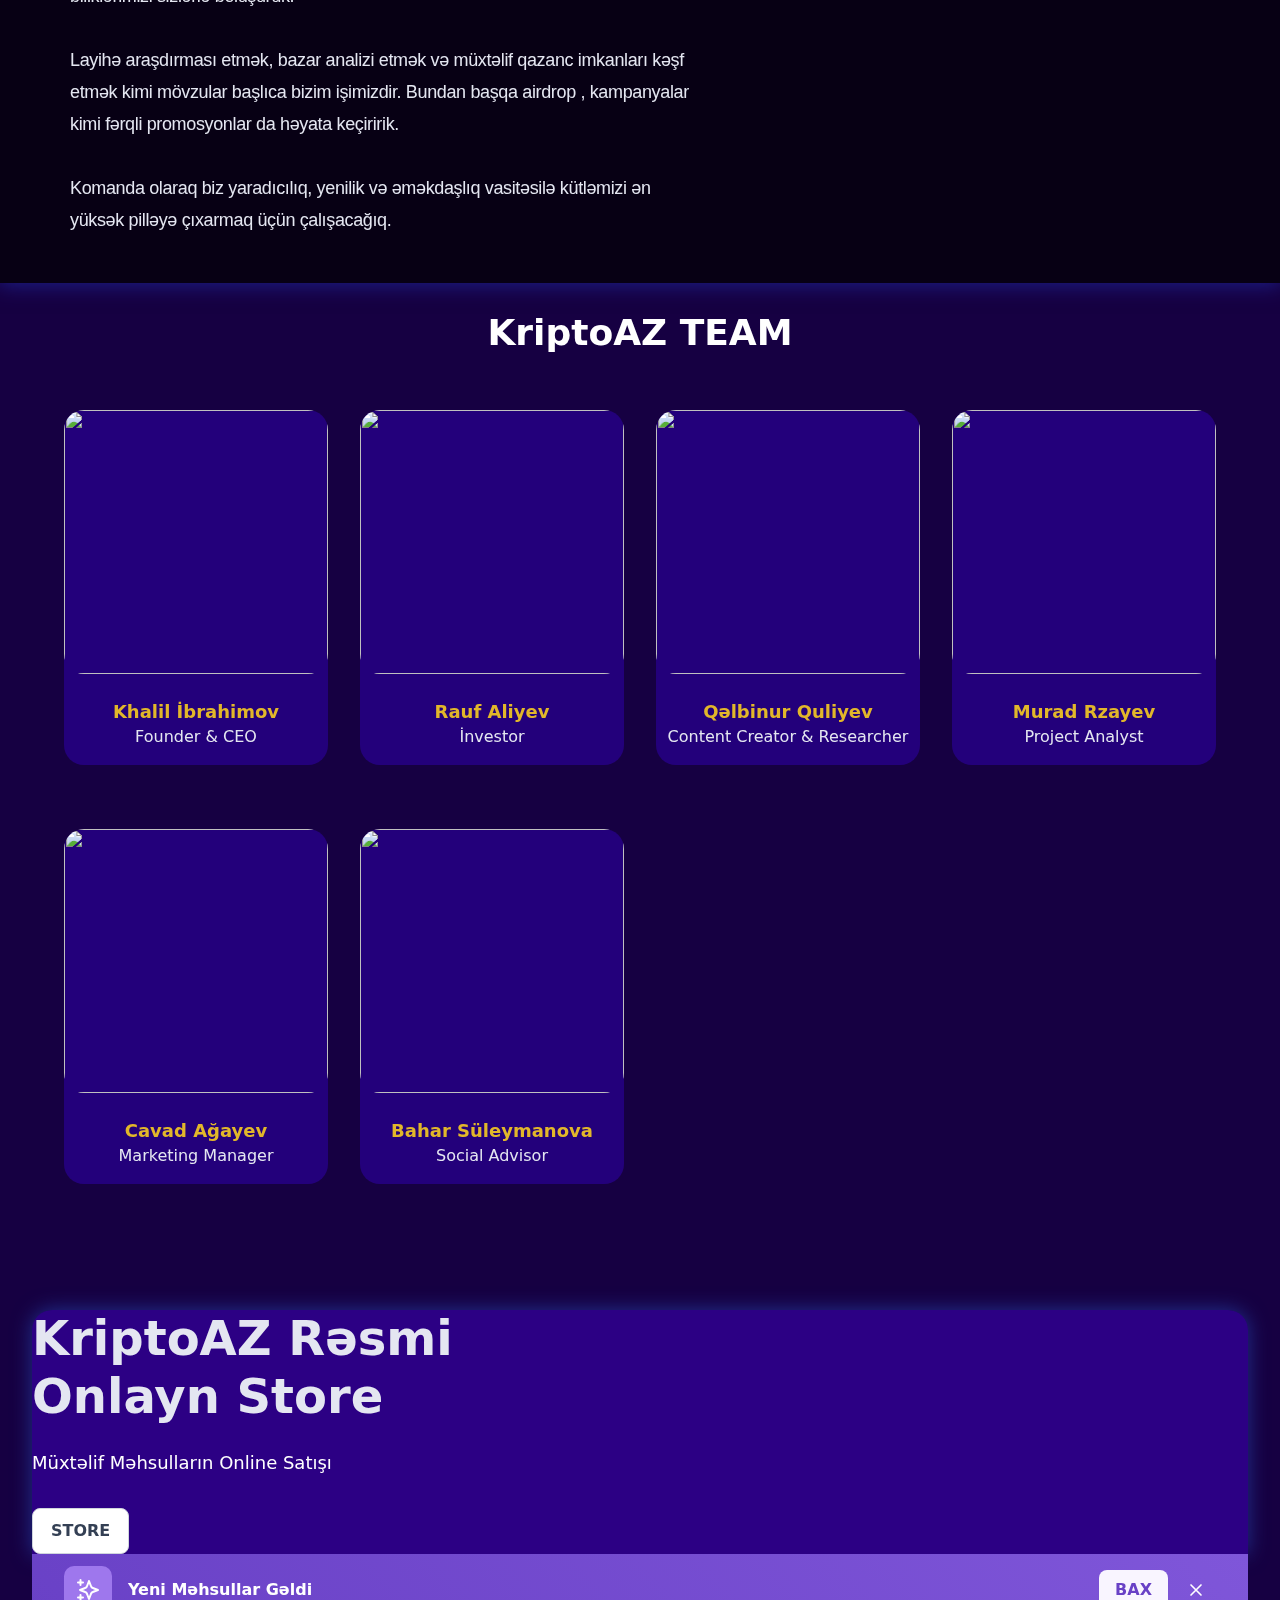
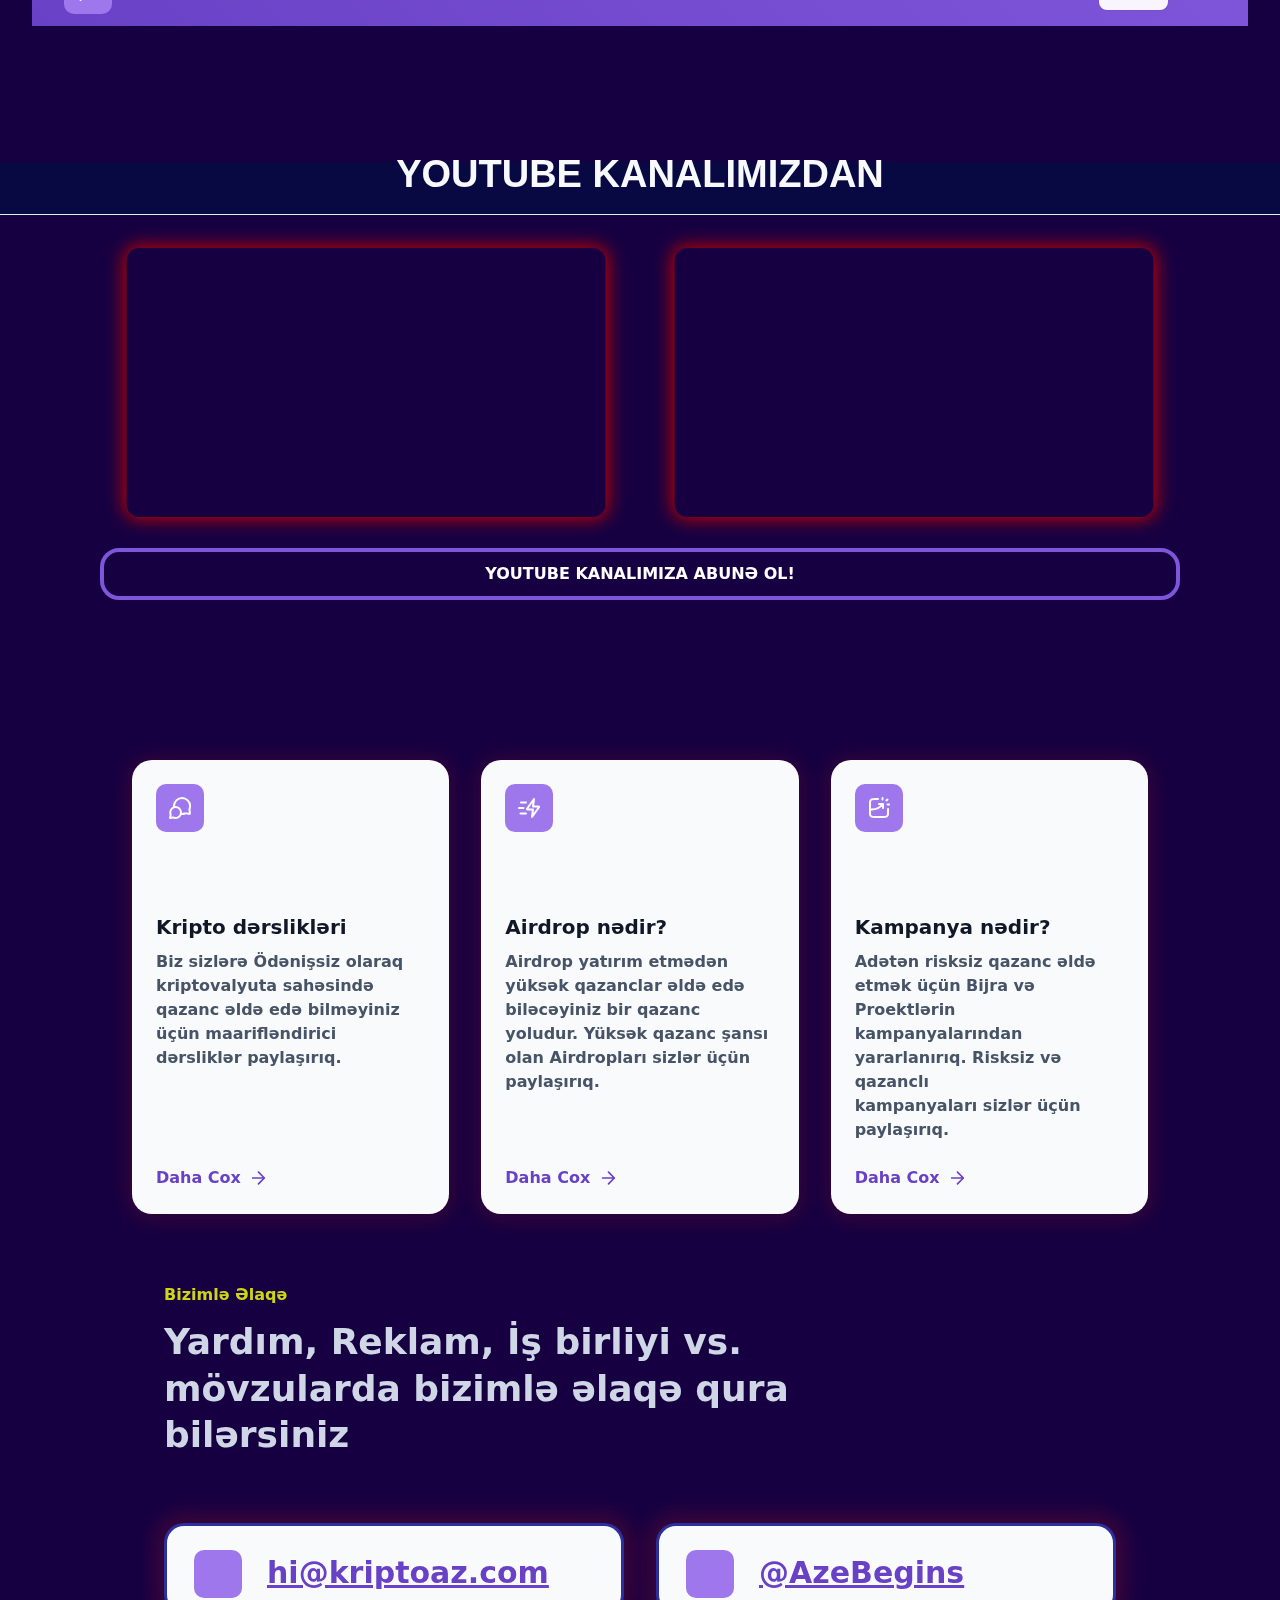
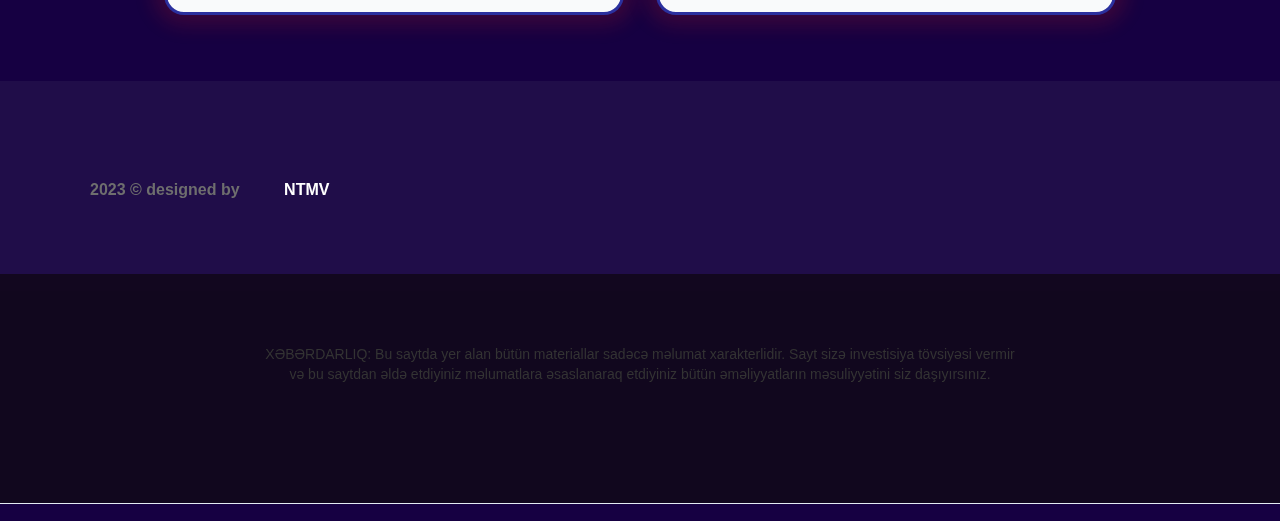
==== commit aade6248: "Update index.html" ====
--- a/index.html
+++ b/index.html
@@ -85,28 +85,28 @@
           <div class="kutup-social-wrapper-flex-3">
             <a href="https://youtube.com/KriptoAzerbaycan" class="kutup-social-link-3 w-inline-block">
               <svg xmlns="http://www.w3.org/2000/svg" x="0px" y="0px"
-width="32" height="32"
+width="48" height="48"
 viewBox="0 0 48 48">
 <path fill="#FF3D00" d="M43.2,33.9c-0.4,2.1-2.1,3.7-4.2,4c-3.3,0.5-8.8,1.1-15,1.1c-6.1,0-11.6-0.6-15-1.1c-2.1-0.3-3.8-1.9-4.2-4C4.4,31.6,4,28.2,4,24c0-4.2,0.4-7.6,0.8-9.9c0.4-2.1,2.1-3.7,4.2-4C12.3,9.6,17.8,9,24,9c6.2,0,11.6,0.6,15,1.1c2.1,0.3,3.8,1.9,4.2,4c0.4,2.3,0.9,5.7,0.9,9.9C44,28.2,43.6,31.6,43.2,33.9z"></path><path fill="#FFF" d="M20 31L20 17 32 24z"></path>
 </svg>
             </a>
             <a href="https://t.me/KriptoAzerbaijan" class="kutup-social-link-3 w-inline-block">
               <svg xmlns="http://www.w3.org/2000/svg" x="0px" y="0px"
-width="32" height="32"
+width="48" height="48"
 viewBox="0 0 48 48">
 <linearGradient id="BiF7D16UlC0RZ_VqXJHnXa_oWiuH0jFiU0R_gr1" x1="9.858" x2="38.142" y1="9.858" y2="38.142" gradientUnits="userSpaceOnUse"><stop offset="0" stop-color="#33bef0"></stop><stop offset="1" stop-color="#0a85d9"></stop></linearGradient><path fill="url(#BiF7D16UlC0RZ_VqXJHnXa_oWiuH0jFiU0R_gr1)" d="M44,24c0,11.045-8.955,20-20,20S4,35.045,4,24S12.955,4,24,4S44,12.955,44,24z"></path><path d="M10.119,23.466c8.155-3.695,17.733-7.704,19.208-8.284c3.252-1.279,4.67,0.028,4.448,2.113	c-0.273,2.555-1.567,9.99-2.363,15.317c-0.466,3.117-2.154,4.072-4.059,2.863c-1.445-0.917-6.413-4.17-7.72-5.282	c-0.891-0.758-1.512-1.608-0.88-2.474c0.185-0.253,0.658-0.763,0.921-1.017c1.319-1.278,1.141-1.553-0.454-0.412	c-0.19,0.136-1.292,0.935-1.745,1.237c-1.11,0.74-2.131,0.78-3.862,0.192c-1.416-0.481-2.776-0.852-3.634-1.223	C8.794,25.983,8.34,24.272,10.119,23.466z" opacity=".05"></path><path d="M10.836,23.591c7.572-3.385,16.884-7.264,18.246-7.813c3.264-1.318,4.465-0.536,4.114,2.011	c-0.326,2.358-1.483,9.654-2.294,14.545c-0.478,2.879-1.874,3.513-3.692,2.337c-1.139-0.734-5.723-3.754-6.835-4.633	c-0.86-0.679-1.751-1.463-0.71-2.598c0.348-0.379,2.27-2.234,3.707-3.614c0.833-0.801,0.536-1.196-0.469-0.508	c-1.843,1.263-4.858,3.262-5.396,3.625c-1.025,0.69-1.988,0.856-3.664,0.329c-1.321-0.416-2.597-0.819-3.262-1.078	C9.095,25.618,9.075,24.378,10.836,23.591z" opacity=".07"></path><path fill="#fff" d="M11.553,23.717c6.99-3.075,16.035-6.824,17.284-7.343c3.275-1.358,4.28-1.098,3.779,1.91	c-0.36,2.162-1.398,9.319-2.226,13.774c-0.491,2.642-1.593,2.955-3.325,1.812c-0.833-0.55-5.038-3.331-5.951-3.984	c-0.833-0.595-1.982-1.311-0.541-2.721c0.513-0.502,3.874-3.712,6.493-6.21c0.343-0.328-0.088-0.867-0.484-0.604	c-3.53,2.341-8.424,5.59-9.047,6.013c-0.941,0.639-1.845,0.932-3.467,0.466c-1.226-0.352-2.423-0.772-2.889-0.932	C9.384,25.282,9.81,24.484,11.553,23.717z"></path>
 </svg>
             </a>
             <a href="https://instagram.com/Kriptoaz_com" class="kutup-social-link-3 w-inline-block">
               <svg xmlns="http://www.w3.org/2000/svg" x="0px" y="0px"
-width="32" height="32"
+width="48" height="48"
 viewBox="0 0 64 64">
 <path fill="#9c34c2" d="M54,20v24c0,2.25-0.74,4.32-2,5.99V50c-1.69,2.24-4.29,3.75-7.25,3.97C44.51,53.99,44.25,54,44,54H20	c-5.52,0-10-4.48-10-10V20c0-0.25,0.01-0.51,0.03-0.75c0.22-2.96,1.73-5.56,3.97-7.25h0.01c1.67-1.26,3.74-2,5.99-2h24	C49.52,10,54,14.48,54,20z"></path><path fill="#bc379c" d="M54,29.36V44c0,2.25-0.74,4.32-2,5.99V50c-1.69,2.24-4.29,3.75-7.25,3.97 C44.51,53.99,44.25,54,44,54H20c-5.52,0-10-4.48-10-10V20c0-0.25,0.01-0.51,0.03-0.75c0.22-2.96,1.73-5.56,3.97-7.25h0.01 c1.67-1.26,3.74-2,5.99-2h14.64C42.93,14.29,49.71,21.07,54,29.36z"></path><path fill="#dd3975" d="M52,49.99V50c-1.69,2.24-4.29,3.75-7.25,3.97C44.51,53.99,44.25,54,44,54H20c-5.52,0-10-4.48-10-10 V20c0-0.25,0.01-0.51,0.03-0.75c0.22-2.96,1.73-5.56,3.97-7.25h0.01C34.99,12.01,51.99,29.01,52,49.99z"></path><path fill="#fd3c4f" d="M45,50c0,1.34-0.09,2.67-0.25,3.97C44.51,53.99,44.25,54,44,54H20c-5.52,0-10-4.48-10-10V20 c0-0.25,0.01-0.51,0.03-0.75C11.33,19.09,12.66,19,14,19C31.12,19,45,32.88,45,50z"></path><path fill="#fe6d42" d="M38,50c0,1.36-0.11,2.7-0.34,4H20c-5.52,0-10-4.48-10-10V26.34c1.3-0.23,2.64-0.34,4-0.34 C27.25,26,38,36.75,38,50z"></path><path fill="#fe9d36" d="M32,50c0,1.37-0.15,2.71-0.46,4H20c-5.52,0-10-4.48-10-10V32.46c1.29-0.31,2.63-0.46,4-0.46 C23.94,32,32,40.06,32,50z"></path><path fill="#ffce29" d="M25,50c0,1.41-0.27,2.76-0.75,4H20c-5.52,0-10-4.48-10-10v-4.25c1.24-0.48,2.59-0.75,4-0.75 C20.08,39,25,43.92,25,50z"></path><ellipse cx="32" cy="61" opacity=".3" rx="20" ry="3"></ellipse><g><path fill="#fff" d="M31,15c2.761,0,5-2.238,5-5H20c-5.523,0-10,4.477-10,10v22c2.761,0,5-2.238,5-5V20 c0-2.757,2.243-5,5-5H31z" opacity=".3"></path><path d="M54,44V22c-2.761,0-5,2.238-5,5v17c0,2.757-2.243,5-5,5H33c-2.761,0-5,2.238-5,5h16 C49.523,54,54,49.523,54,44z" opacity=".15"></path></g><path fill="#fff" d="M14,21.5c-0.829,0-1.5-0.671-1.5-1.5c0-4.136,3.364-7.5,7.5-7.5c0.829,0,1.5,0.671,1.5,1.5	s-0.671,1.5-1.5,1.5c-2.481,0-4.5,2.019-4.5,4.5C15.5,20.829,14.829,21.5,14,21.5z"></path><path fill="#fff" d="M39.5,48h-15c-4.687,0-8.5-3.813-8.5-8.5v-15c0-4.687,3.813-8.5,8.5-8.5h15	c4.687,0,8.5,3.813,8.5,8.5v15C48,44.187,44.187,48,39.5,48z M24.5,19c-3.033,0-5.5,2.467-5.5,5.5v15c0,3.033,2.467,5.5,5.5,5.5h15	c3.033,0,5.5-2.467,5.5-5.5v-15c0-3.033-2.467-5.5-5.5-5.5H24.5z"></path><path fill="#fff" d="M32,40c-4.411,0-8-3.589-8-8s3.589-8,8-8s8,3.589,8,8S36.411,40,32,40z M32,27c-2.757,0-5,2.243-5,5	s2.243,5,5,5s5-2.243,5-5S34.757,27,32,27z"></path><circle cx="40.5" cy="23.5" r="2" fill="#fff"></circle>
 </svg>
             </a>
             <a href="https://www.tiktok.com/@kriptoaz.com" class="kutup-social-link-3 w-inline-block">
               <svg xmlns="http://www.w3.org/2000/svg" x="0px" y="0px"
-width="32" height="32"
+width="48" height="48"
 viewBox="0 0 64 64">
 <path fill="#9c34c2" d="M54,20c0-5.523-4.477-10-10-10H32H20c-5.523,0-10,4.477-10,10v24.008c0,5.523,4.477,10,10,10h12h12 c5.523,0,10-4.477,10-10V20z"></path><ellipse cx="32" cy="61" opacity=".3" rx="20" ry="3"></ellipse><path fill="#fff" d="M14.01,12H14c-2.24,1.69-3.75,4.29-3.97,7.25C10.01,19.49,10,19.75,10,20v12 c2.761,0,5-2.239,5-5v-7c0-0.108,0.003-0.221,0.017-0.38c0.102-1.375,0.778-2.65,1.862-3.525c0.048-0.033,0.095-0.068,0.142-0.103 C17.881,15.343,18.911,15,20,15h5c2.761,0,5-2.239,5-5H20C17.75,10,15.68,10.74,14.01,12z" opacity=".3"></path><path d="M54,44V22c-2.761,0-5,2.238-5,5v17c0,2.757-2.243,5-5,5h-5c-2.761,0-5,2.238-5,5h10 C49.523,54,54,49.523,54,44z" opacity=".15"></path><path fill="none" stroke="#fff" stroke-linecap="round" stroke-linejoin="round" stroke-miterlimit="10" stroke-width="3" d="M13.5,23.5V20c0-0.153,0.005-0.312,0.018-0.459c0.135-1.809,1.003-3.46,2.396-4.594l0.204-0.152"></path><path fill="#68e5fd" d="M41,25c-2.757,0-5-2.243-5-5v-0.5c0-1.381-1.119-2.5-2.5-2.5S31,18.119,31,19.5v17	c0,1.93-1.57,3.5-3.5,3.5S24,38.43,24,36.5c0-1.476,0.933-2.801,2.321-3.297c1.3-0.465,1.978-1.896,1.512-3.196	c-0.465-1.301-1.895-1.979-3.195-1.512C21.266,29.701,19,32.918,19,36.5c0,4.687,3.813,8.5,8.5,8.5s8.5-3.813,8.5-8.5v-7.853	C37.473,29.502,39.178,30,41,30c1.381,0,2.5-1.119,2.5-2.5S42.381,25,41,25z"></path><path fill="#fd3c4f" d="M43,27c-2.757,0-5-2.243-5-5v-0.5c0-1.381-1.119-2.5-2.5-2.5S33,20.119,33,21.5v17	c0,1.93-1.57,3.5-3.5,3.5S26,40.43,26,38.5c0-1.476,0.933-2.801,2.321-3.297c1.3-0.465,1.978-1.896,1.512-3.196	c-0.465-1.301-1.895-1.979-3.195-1.512C23.266,31.701,21,34.918,21,38.5c0,4.687,3.813,8.5,8.5,8.5s8.5-3.813,8.5-8.5v-7.853	C39.473,31.502,41.178,32,43,32c1.381,0,2.5-1.119,2.5-2.5S44.381,27,43,27z"></path><path fill="#fff" d="M38.627,24.373C37.071,23.525,36,21.894,36,20v-0.5c0-0.156-0.019-0.307-0.046-0.454	C35.807,19.019,35.656,19,35.5,19c-1.381,0-2.5,1.119-2.5,2.5v17c0,1.93-1.57,3.5-3.5,3.5c-1.486,0-2.75-0.934-3.257-2.243	C24.934,39.25,24,37.986,24,36.5c0-1.476,0.933-2.801,2.321-3.297c1.17-0.418,1.828-1.62,1.609-2.803	c-0.419-0.078-0.862-0.059-1.293,0.095C23.266,31.701,21,34.918,21,38.5c0,1.834,0.59,3.529,1.581,4.919	C23.971,44.41,25.666,45,27.5,45c4.687,0,8.5-3.813,8.5-8.5v-7.853C37.473,29.502,39.178,30,41,30c1.381,0,2.5-1.119,2.5-2.5	c0-0.156-0.019-0.307-0.046-0.454C43.307,27.019,43.156,27,43,27C41.106,27,39.475,25.929,38.627,24.373z"></path>
 </svg>
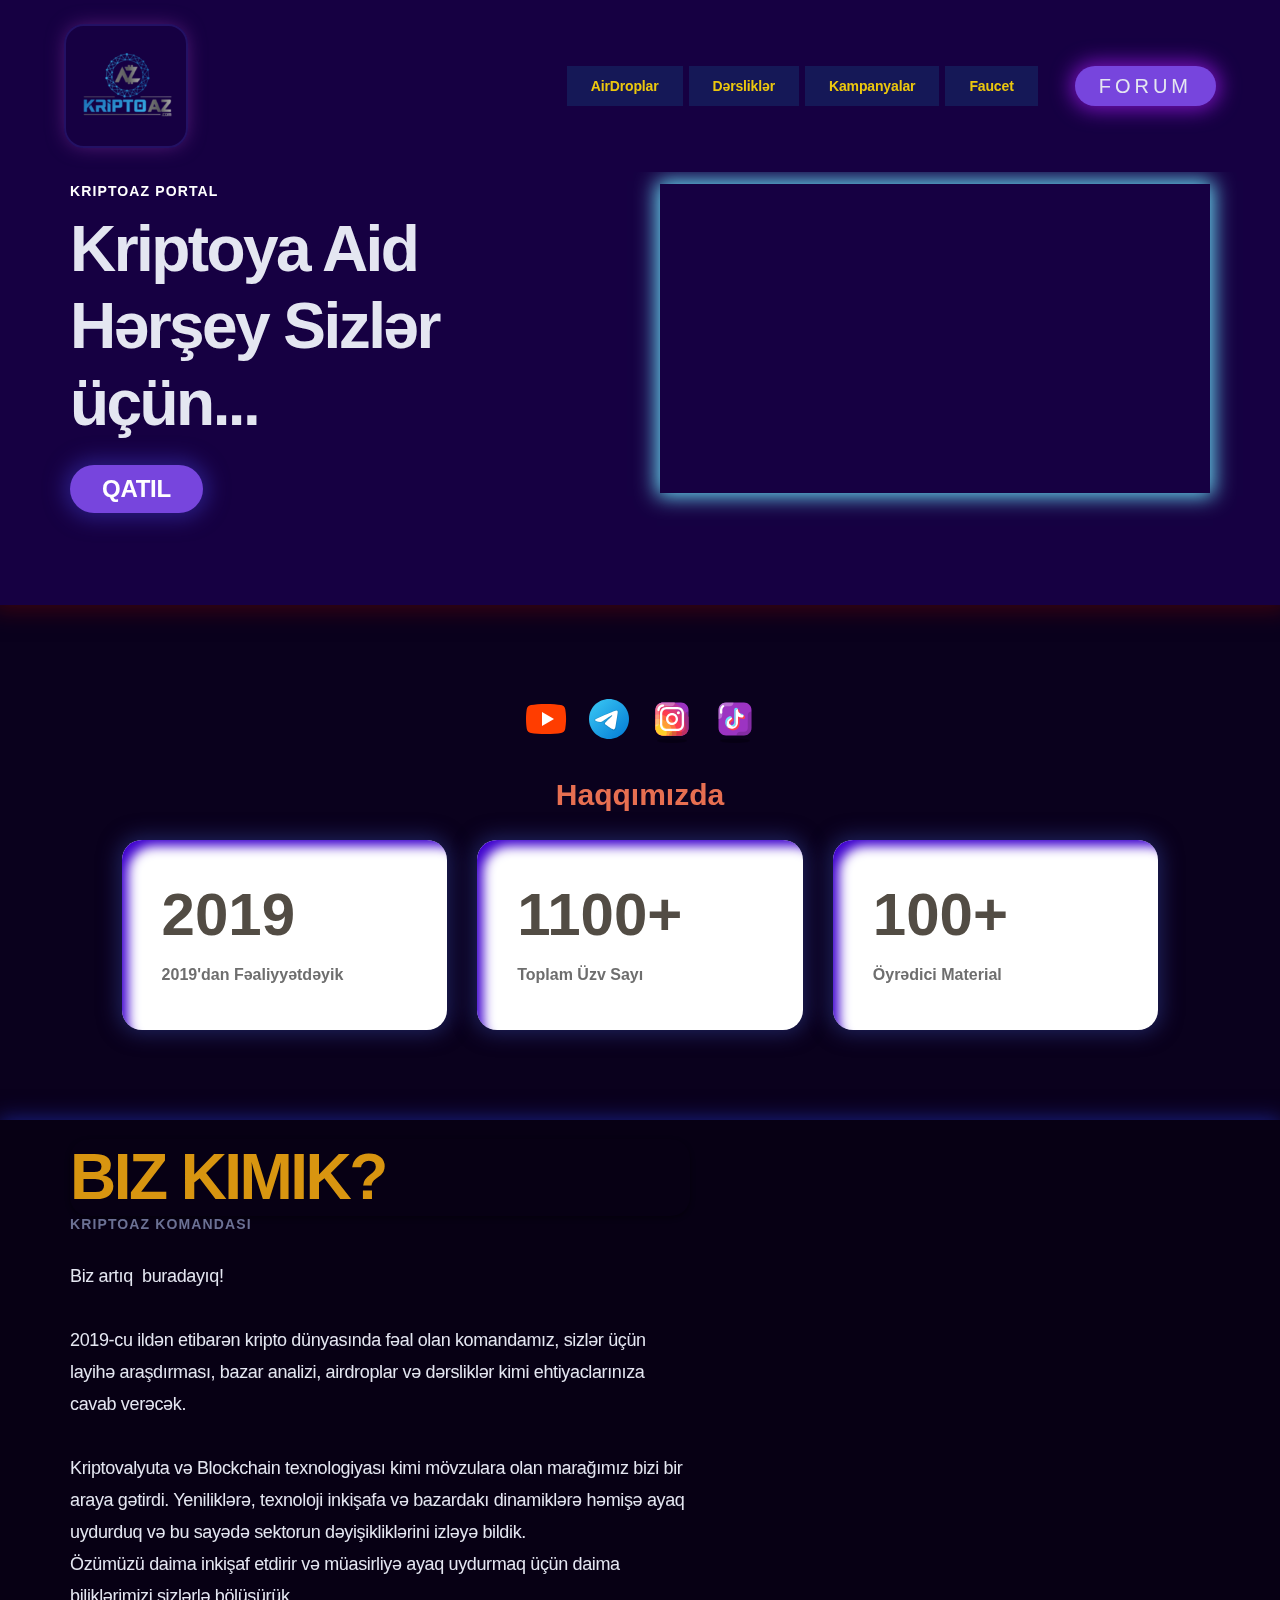
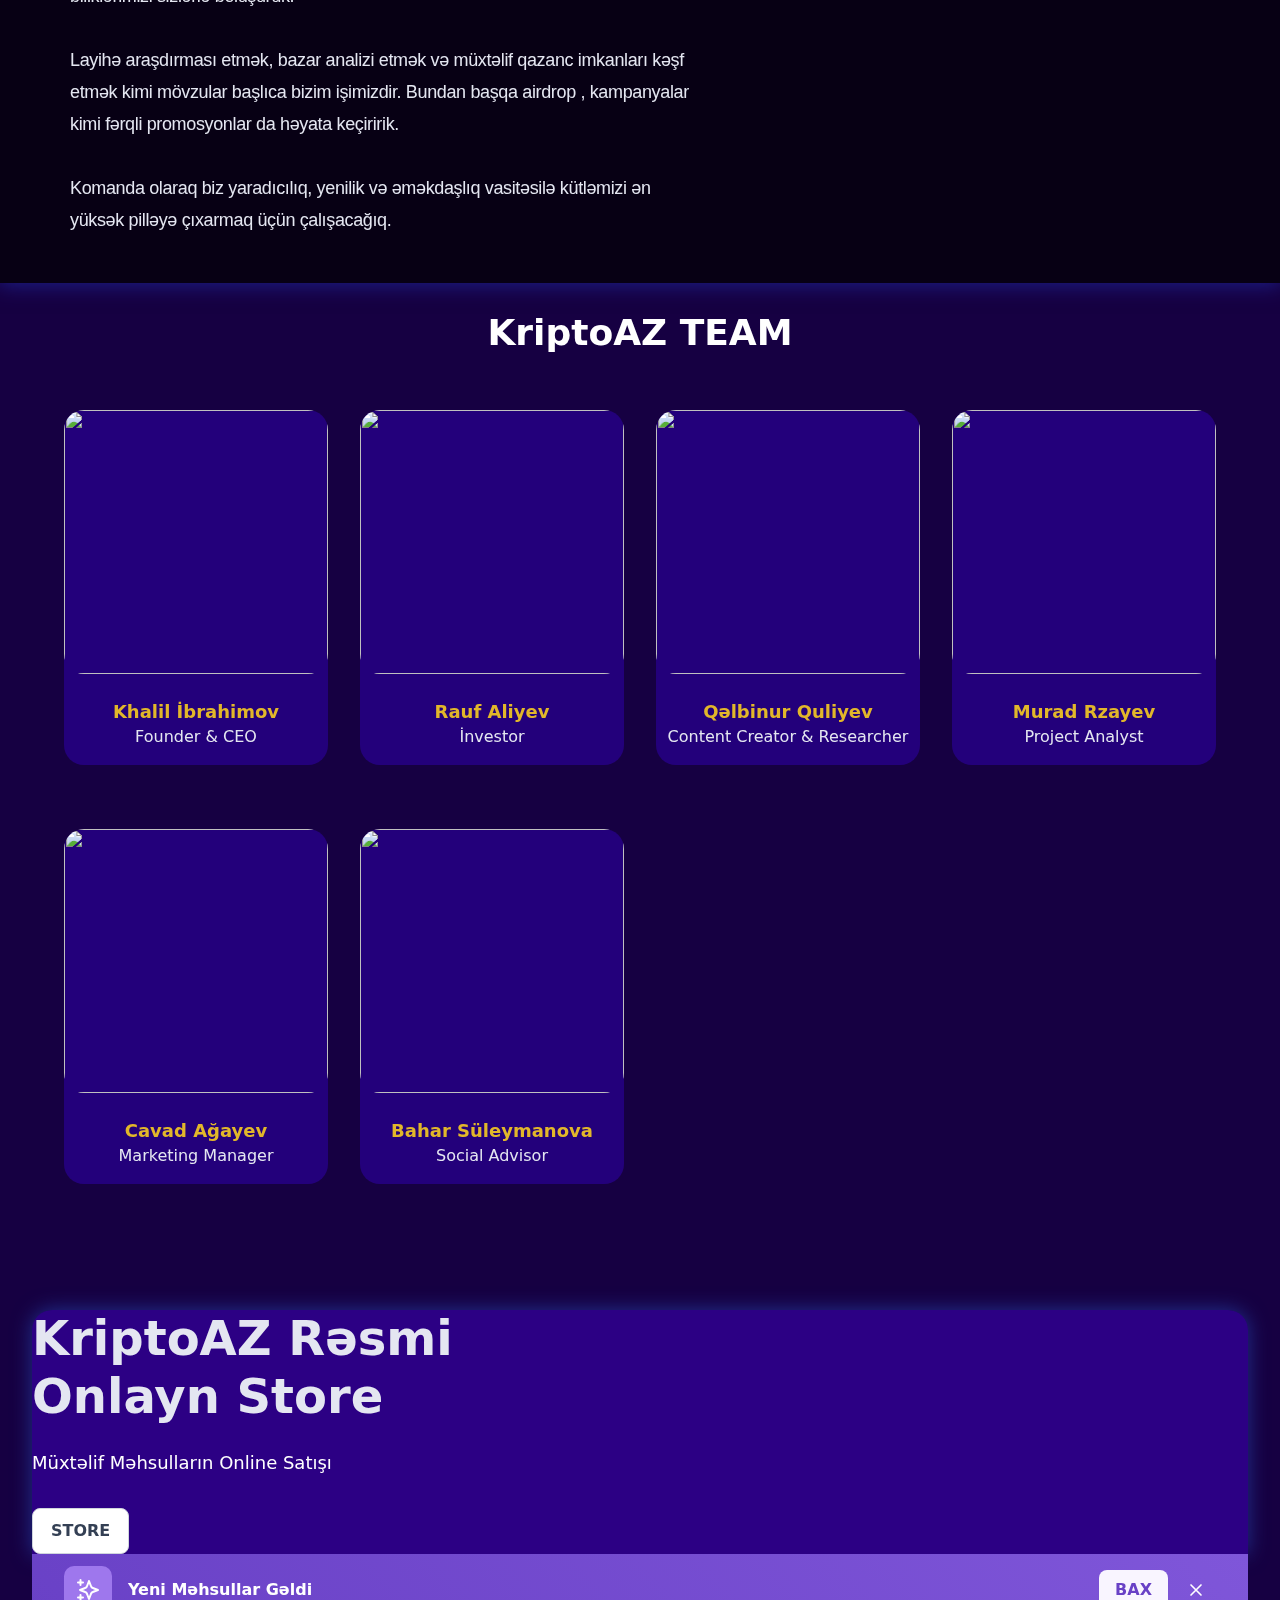
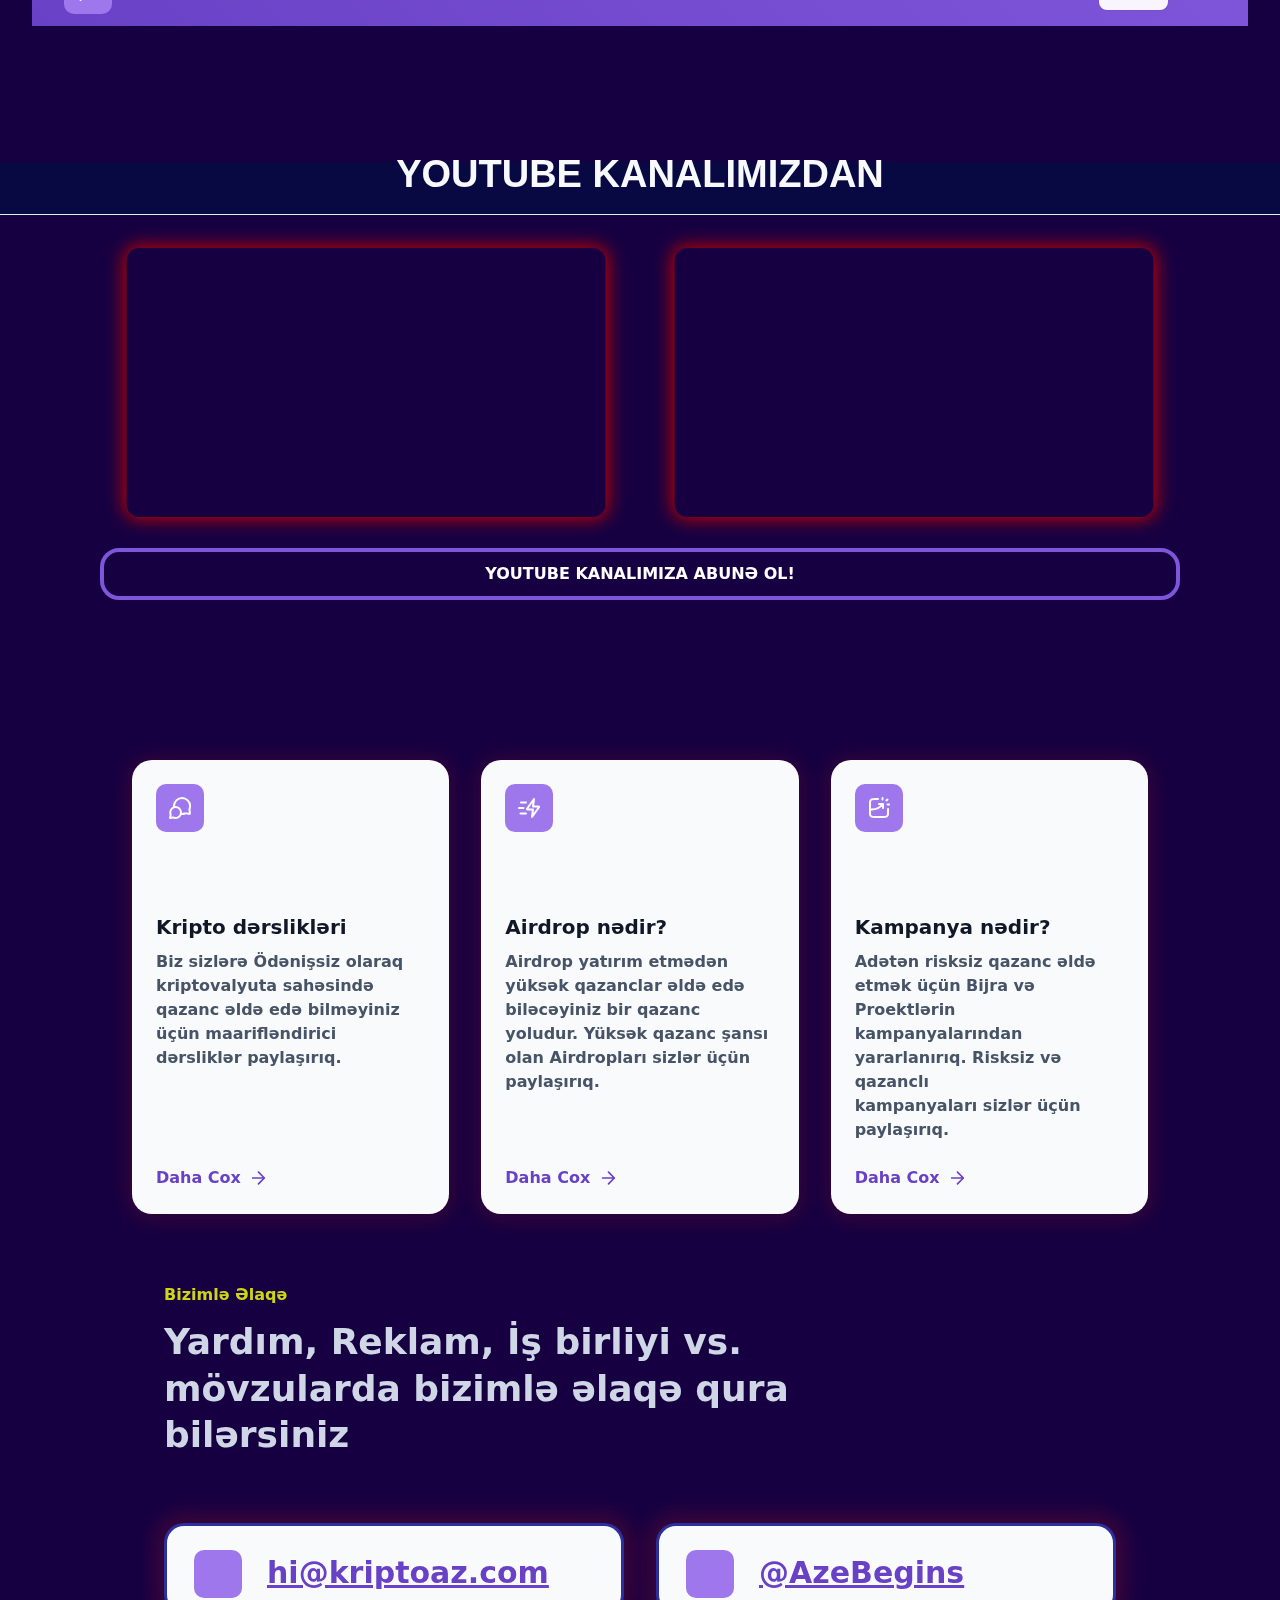
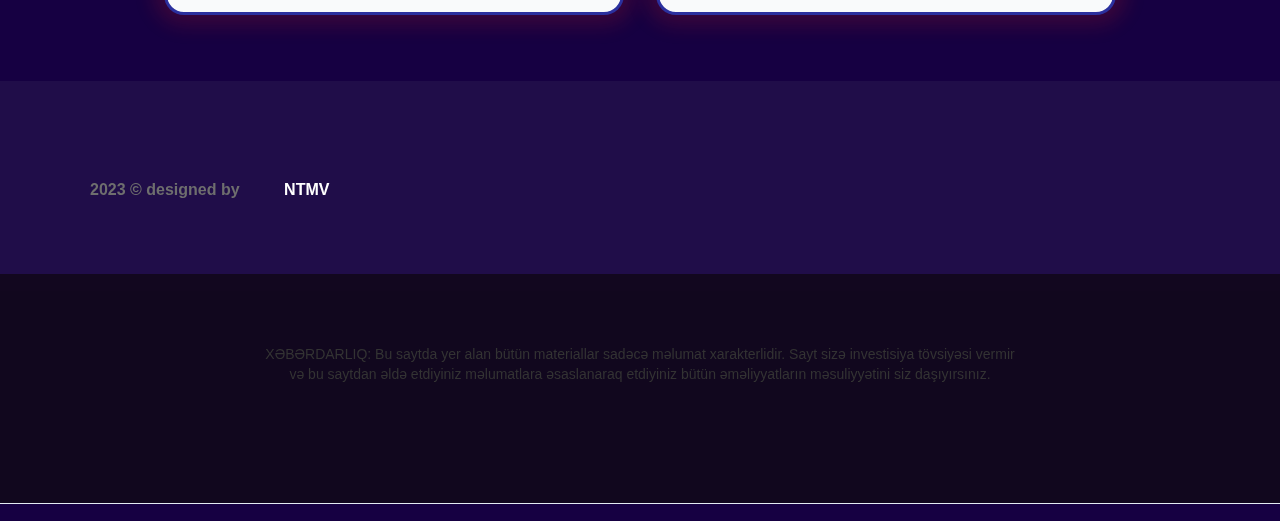
==== commit 1545e404: "Update index.html" ====
--- a/index.html
+++ b/index.html
@@ -116,7 +116,7 @@
       </div>
       <div class="kutup-large-container">
         <div class="kutup-max-w-width-640px">
-          <div class="kutup-small-top-text">Hakkımızda</div>
+          <div class="kutup-small-top-text">Haqqımızda</div>
           <div class="kutup-divider-20px"></div>
         </div>
         <div class="kutup-statistics-grid">
